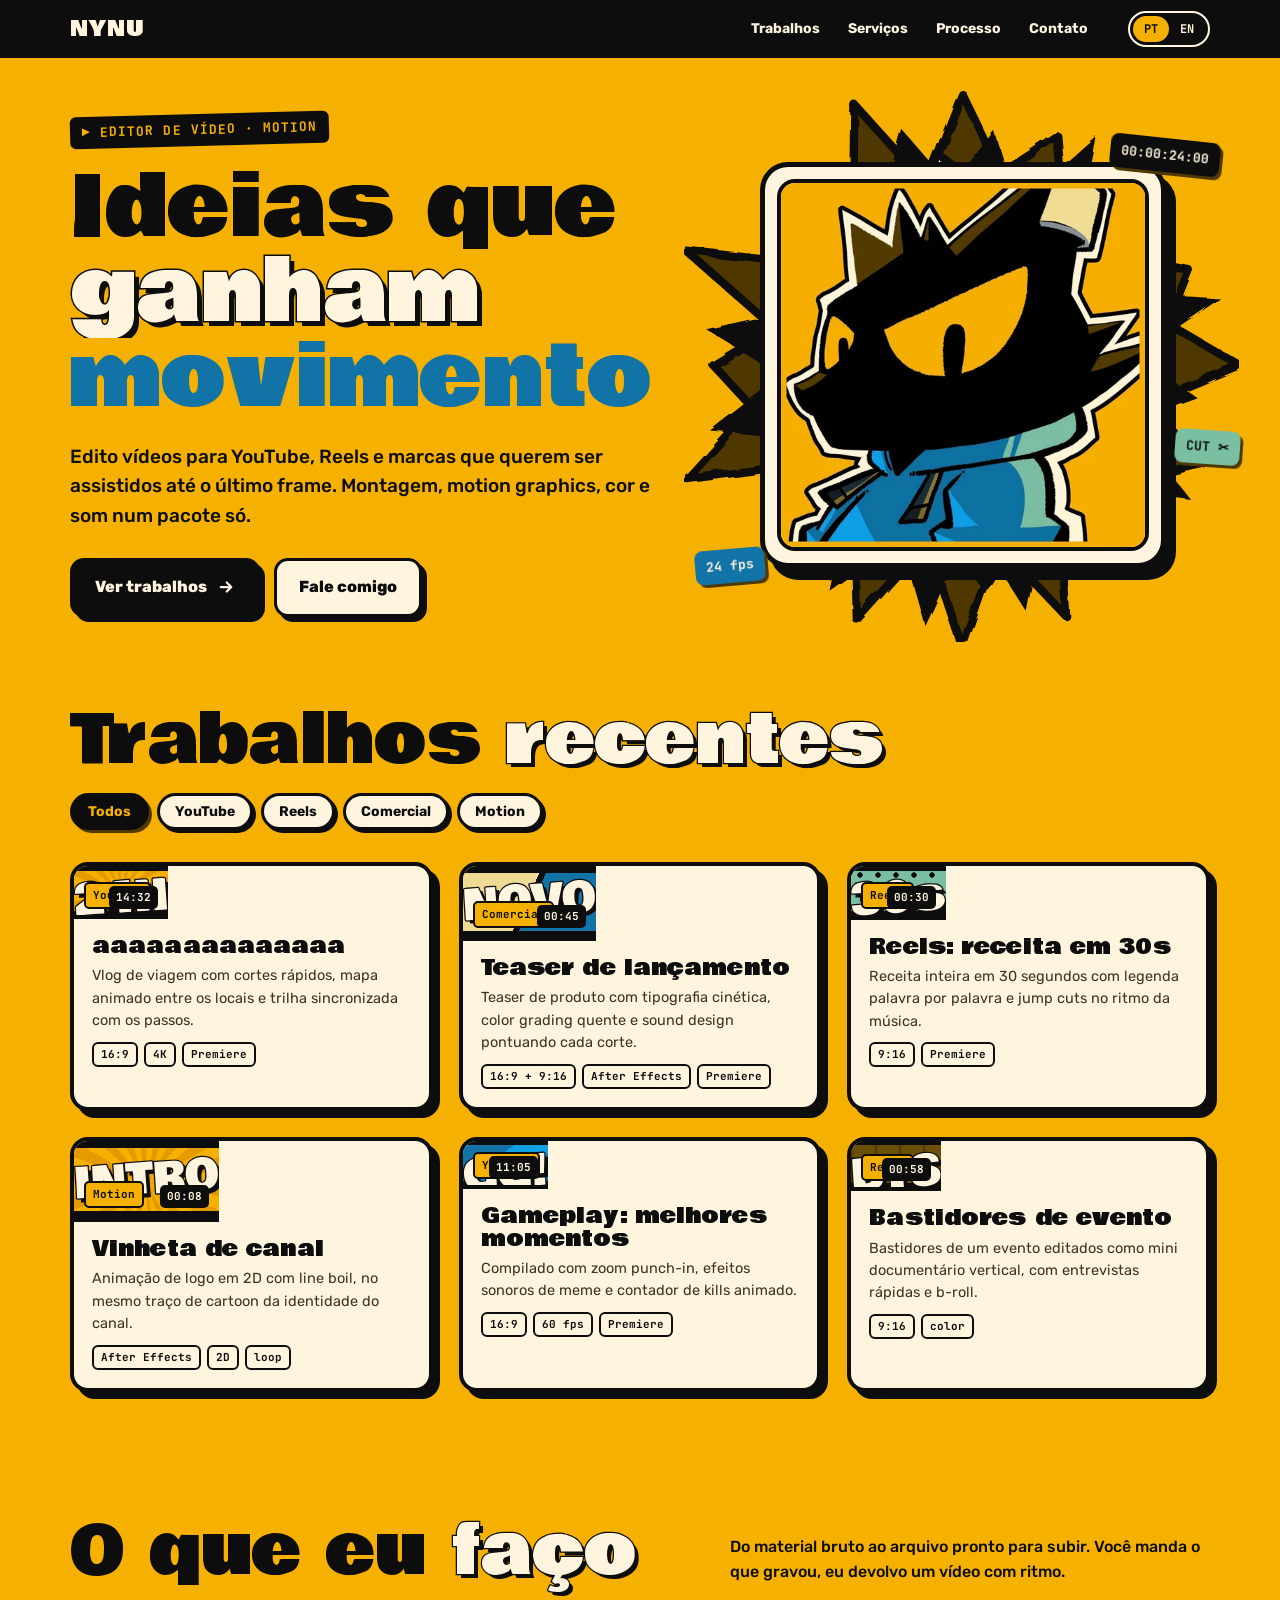
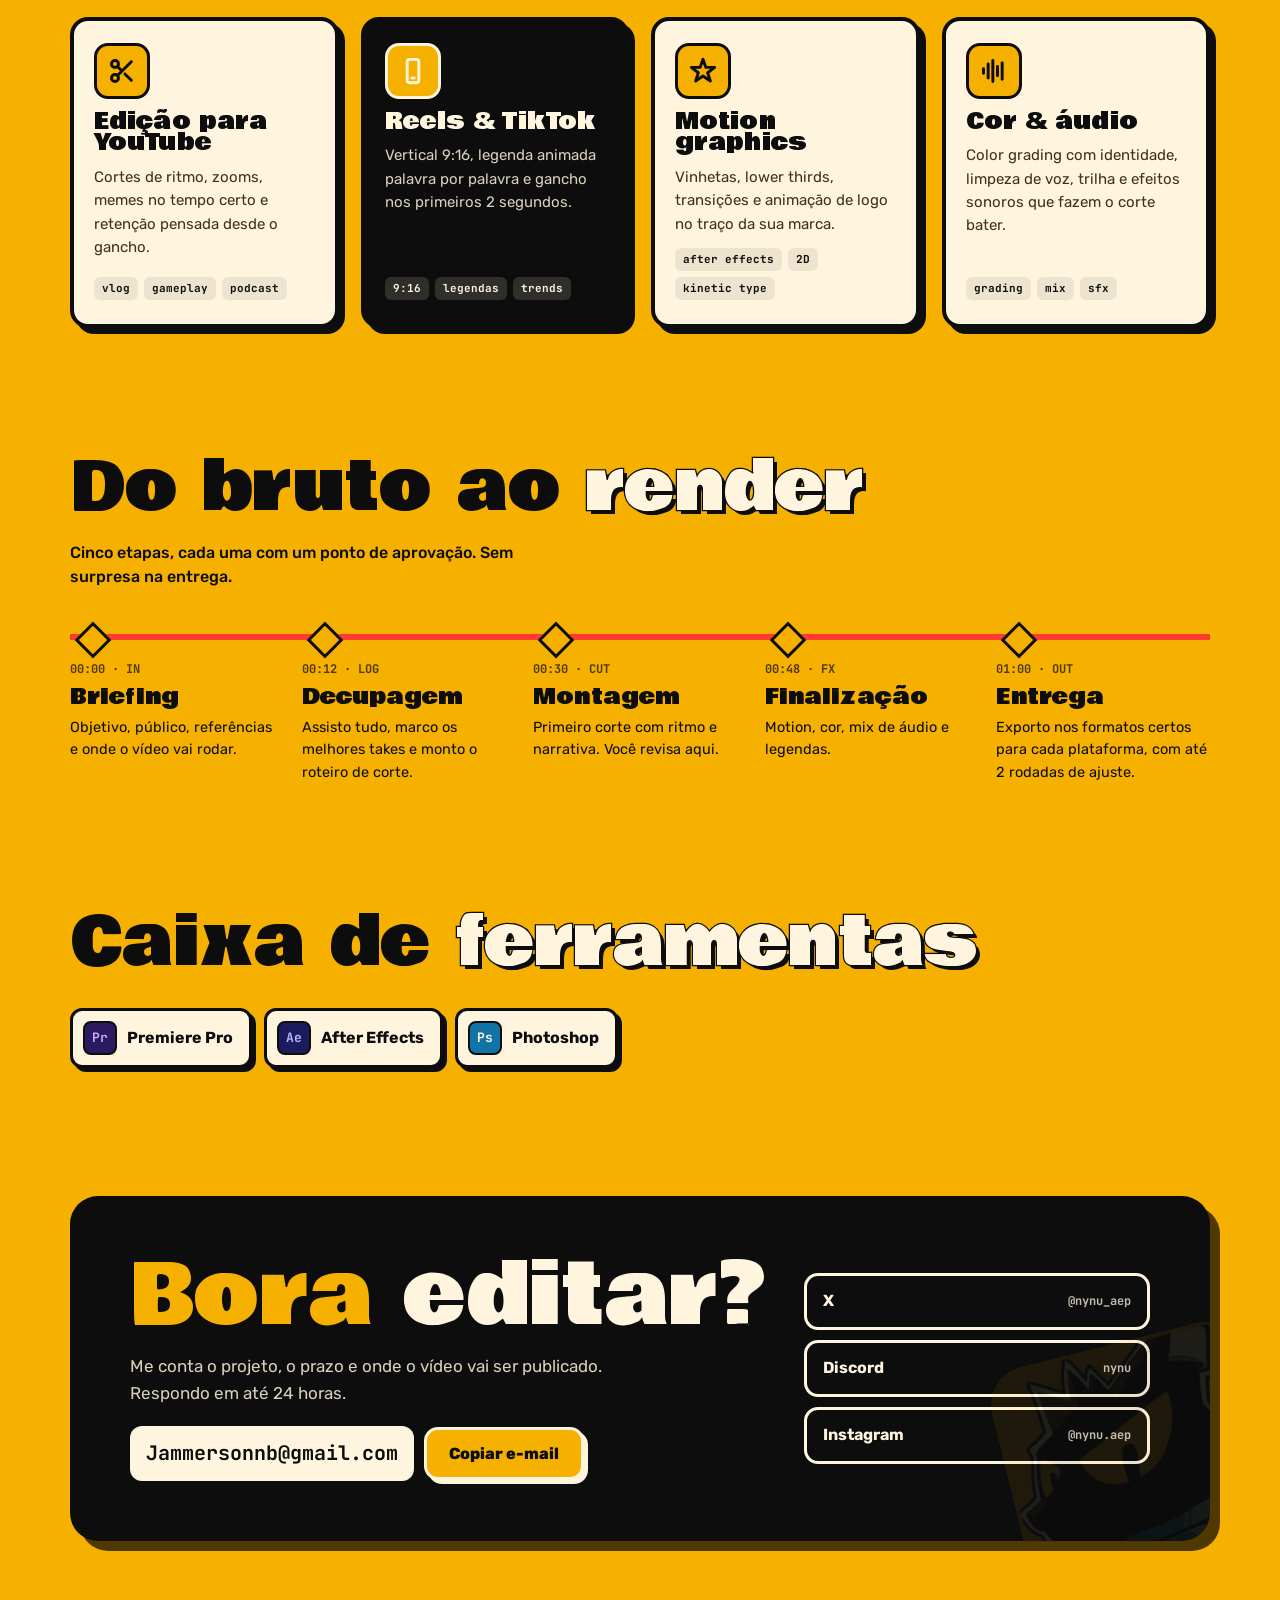
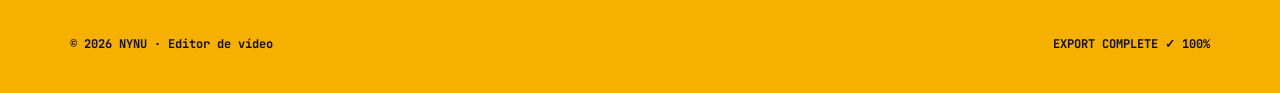
==== index.html @ 165b5ae9 "Add files via upload" ====
<!doctype html>
<html lang="pt-BR">
<head>
<meta charset="utf-8">
<meta name="viewport" content="width=device-width,initial-scale=1,viewport-fit=cover">
<title>NYNU | Editor de vídeo</title>
<meta name="description" content="NYNU, editor de vídeo: YouTube, Reels, motion graphics, cor e som.">
<meta property="og:title" content="NYNU | Editor de vídeo">
<meta property="og:image" content="assets/logo.webp">
<link rel="icon" type="image/png" href="assets/favicon.png">
<link rel="apple-touch-icon" href="assets/favicon.png">
<link rel="preconnect" href="https://fonts.googleapis.com">
<link rel="preconnect" href="https://fonts.gstatic.com" crossorigin>
<link rel="stylesheet" href="https://fonts.googleapis.com/css2?family=Bowlby+One&family=Rubik:wght@400;500;700;800&family=JetBrains+Mono:wght@500;700&display=swap">
<link rel="stylesheet" href="assets/site.css">
</head>
<body>

<svg width="0" height="0" style="position:absolute" aria-hidden="true">
  <filter id="boil"><feTurbulence id="boilNoise" type="fractalNoise" baseFrequency="0.035" numOctaves="2" seed="1"/><feDisplacementMap in="SourceGraphic" scale="7"/></filter>
</svg>

<header>
  <div class="wrap">
    <a class="brand" href="#top"><b>NYNU</b></a>
    <nav aria-label="Seções">
      <a href="#trabalhos" data-en="Work">Trabalhos</a>
      <a href="#servicos" data-en="Services">Serviços</a>
      <a href="#processo" data-en="Process">Processo</a>
      <a href="#contato" data-en="Contact">Contato</a>
    </nav>
    <button class="lang" id="lang" type="button" aria-label="Switch to English"><i class="knob" aria-hidden="true"></i><span>PT</span><span>EN</span></button>
  </div>
</header>

<main id="top">
  <section class="hero">
    <div class="wrap">
      <div>
        <span class="eyebrow" data-en="▶ Video editor · Motion">▶ Editor de vídeo · Motion</span>
        <h1>
          <span class="ln"><span data-en="Ideas">Ideias que</span></span>
          <span class="ln"><span class="stroke" data-en="set in">ganham</span></span>
          <span class="ln"><span class="blue" data-en="motion">movimento</span></span>
        </h1>
        <p class="lede" data-en="I edit videos for YouTube, Reels and brands that want to be watched to the very end. Editing, motion graphics, color and sound in one package.">Edito vídeos para YouTube, Reels e marcas que querem ser assistidos até o último frame. Montagem, motion graphics, cor e som num pacote só.</p>
        <div class="ctas">
          <a class="btn magnet" href="#trabalhos" data-en="See my work &lt;svg viewBox=&quot;0 0 24 24&quot; fill=&quot;none&quot; stroke=&quot;currentColor&quot; stroke-width=&quot;3&quot; stroke-linecap=&quot;round&quot; stroke-linejoin=&quot;round&quot;&gt;&lt;path d=&quot;M5 12h14M13 6l6 6-6 6&quot;/&gt;&lt;/svg&gt;">Ver trabalhos <svg viewBox="0 0 24 24" fill="none" stroke="currentColor" stroke-width="3" stroke-linecap="round" stroke-linejoin="round"><path d="M5 12h14M13 6l6 6-6 6"/></svg></a>
          <a class="btn alt magnet" href="#contato" data-en="Talk to me">Fale comigo</a>
        </div>
      </div>
      <div class="stage" id="stage">
        <svg class="burst" id="burst" viewBox="-100 -100 200 200" aria-hidden="true"></svg>
        <div class="sticker"><img src="assets/logo.webp" alt="Logo NYNU: personagem preto de olho amarelo e moletom azul"></div>
        <span class="tag t1">00:00:24:00</span>
        <span class="tag t2">24 fps</span>
        <span class="tag t3">CUT ✂</span>
      </div>
    </div>
  </section>

  <section class="block" id="trabalhos">
    <div class="wrap">
      <div class="sec-head reveal">
        <h2 data-en="Recent &lt;em&gt;work&lt;/em&gt;">Trabalhos <em>recentes</em></h2>
        <div class="chips" role="group" aria-label="Filtrar trabalhos">
          <button class="chip" type="button" data-f="all" aria-pressed="true" data-en="All">Todos</button>
          <button class="chip" type="button" data-f="youtube" aria-pressed="false">YouTube</button>
          <button class="chip" type="button" data-f="reels" aria-pressed="false">Reels</button>
          <button class="chip" type="button" data-f="comercial" aria-pressed="false" data-en="Commercial">Comercial</button>
          <button class="chip" type="button" data-f="motion" aria-pressed="false">Motion</button>
        </div>
      </div>
      <div class="grid" id="grid"></div>
    </div>
  </section>

  <section class="block" id="servicos">
    <div class="wrap">
      <div class="sec-head reveal">
        <h2 data-en="What I &lt;em&gt;do&lt;/em&gt;">O que eu <em>faço</em></h2>
        <p data-en="From raw footage to a file ready to upload. You send what you shot, I send back a video with rhythm.">Do material bruto ao arquivo pronto para subir. Você manda o que gravou, eu devolvo um vídeo com ritmo.</p>
      </div>
      <div class="svc">
        <article class="reveal">
          <div class="ico"><svg viewBox="0 0 24 24" fill="none" stroke="currentColor" stroke-width="2.5" stroke-linecap="round" stroke-linejoin="round"><circle cx="6" cy="6" r="3"/><circle cx="6" cy="18" r="3"/><path d="M20 4 8.1 15.9M14.5 14.5 20 20M8.1 8.1 12 12"/></svg></div>
          <h3 data-en="YouTube editing">Edição para YouTube</h3>
          <p data-en="Rhythmic cuts, zooms, perfectly timed memes and retention planned from the hook.">Cortes de ritmo, zooms, memes no tempo certo e retenção pensada desde o gancho.</p>
          <ul><li>vlog</li><li>gameplay</li><li>podcast</li></ul>
        </article>
        <article class="reveal hl">
          <div class="ico"><svg viewBox="0 0 24 24" fill="none" stroke="currentColor" stroke-width="2.5" stroke-linecap="round" stroke-linejoin="round"><rect x="7" y="2" width="10" height="20" rx="2"/><path d="M11 18h2"/></svg></div>
          <h3>Reels &amp; TikTok</h3>
          <p data-en="Vertical 9:16, word-by-word animated captions and a hook in the first 2 seconds.">Vertical 9:16, legenda animada palavra por palavra e gancho nos primeiros 2 segundos.</p>
          <ul><li>9:16</li><li data-en="captions">legendas</li><li>trends</li></ul>
        </article>
        <article class="reveal">
          <div class="ico"><svg viewBox="0 0 24 24" fill="none" stroke="currentColor" stroke-width="2.5" stroke-linecap="round" stroke-linejoin="round"><path d="M12 2l2.4 6.9H22l-6 4.6 2.3 7.1L12 16.3 5.7 20.6 8 13.5 2 8.9h7.6z"/></svg></div>
          <h3>Motion graphics</h3>
          <p data-en="Intros, lower thirds, transitions and logo animation in your brand’s style.">Vinhetas, lower thirds, transições e animação de logo no traço da sua marca.</p>
          <ul><li>after effects</li><li>2D</li><li>kinetic type</li></ul>
        </article>
        <article class="reveal">
          <div class="ico"><svg viewBox="0 0 24 24" fill="none" stroke="currentColor" stroke-width="2.5" stroke-linecap="round" stroke-linejoin="round"><path d="M3 10v4M7 6v12M11 3v18M15 8v8M19 5v14"/></svg></div>
          <h3 data-en="Color &amp;amp; audio">Cor &amp; áudio</h3>
          <p data-en="Color grading with identity, voice cleanup, music and sound effects that make every cut land.">Color grading com identidade, limpeza de voz, trilha e efeitos sonoros que fazem o corte bater.</p>
          <ul><li>grading</li><li>mix</li><li>sfx</li></ul>
        </article>
      </div>
    </div>
  </section>

  <section class="block" id="processo">
    <div class="wrap">
      <div class="sec-head reveal">
        <h2 data-en="From raw to &lt;em&gt;render&lt;/em&gt;">Do bruto ao <em>render</em></h2>
        <p data-en="Five stages, each with an approval point. No surprises at delivery.">Cinco etapas, cada uma com um ponto de aprovação. Sem surpresa na entrega.</p>
      </div>
      <div class="process">
        <span class="fill" aria-hidden="true"></span>
        <div class="step reveal"><span class="tcode">00:00 · IN</span><h3>Briefing</h3><p data-en="Goal, audience, references and where the video will run.">Objetivo, público, referências e onde o vídeo vai rodar.</p></div>
        <div class="step reveal"><span class="tcode">00:12 · LOG</span><h3 data-en="Logging">Decupagem</h3><p data-en="I watch everything, mark the best takes and build the cut plan.">Assisto tudo, marco os melhores takes e monto o roteiro de corte.</p></div>
        <div class="step reveal"><span class="tcode">00:30 · CUT</span><h3 data-en="Rough cut">Montagem</h3><p data-en="First cut with pacing and story. You review here.">Primeiro corte com ritmo e narrativa. Você revisa aqui.</p></div>
        <div class="step reveal"><span class="tcode">00:48 · FX</span><h3 data-en="Finishing">Finalização</h3><p data-en="Motion, color, audio mix and captions.">Motion, cor, mix de áudio e legendas.</p></div>
        <div class="step reveal"><span class="tcode">01:00 · OUT</span><h3 data-en="Delivery">Entrega</h3><p data-en="Exported in the right formats for each platform, with up to 2 rounds of revisions.">Exporto nos formatos certos para cada plataforma, com até 2 rodadas de ajuste.</p></div>
      </div>
    </div>
  </section>

  <section class="block" id="ferramentas">
    <div class="wrap">
      <div class="sec-head reveal"><h2 data-en="My &lt;em&gt;toolbox&lt;/em&gt;">Caixa de <em>ferramentas</em></h2></div>
      <div class="tools reveal">
        <span class="tool"><i style="background:#2A1B5E;color:#C9A8FF">Pr</i>Premiere Pro</span>
        <span class="tool"><i style="background:#1B1B5E;color:#B6B6FF">Ae</i>After Effects</span>
        <span class="tool"><i style="background:var(--hoodie);color:var(--cream)">Ps</i>Photoshop</span>
      </div>
    </div>
  </section>

  <section class="block" id="contato">
    <div class="wrap">
      <div class="contact reveal">
        <img class="ghost" src="assets/logo.webp" alt="">
        <div>
          <h2 data-en="Let’s &lt;span&gt;edit?&lt;/span&gt;">Bora <span>editar?</span></h2>
          <p data-en="Tell me about the project, the deadline and where the video will be posted. I reply within 24 hours.">Me conta o projeto, o prazo e onde o vídeo vai ser publicado. Respondo em até 24 horas.</p>
          <div class="mail">
            <code id="email">Jammersonnb@gmail.com</code>
            <button class="btn magnet" type="button" id="copy" data-en="Copy email">Copiar e-mail</button>
          </div>
        </div>
        <div class="socials">
          <a href="https://x.com/nynu_aep" target="_blank" rel="noopener">X <span>@nynu_aep</span></a>
          <a href="https://discord.com/users/1232013955065581739" target="_blank" rel="noopener">Discord <span>nynu</span></a>
          <a href="https://www.instagram.com/nynu.aep?obrf=MTV1MzViaDh2anFpdQ==" target="_blank" rel="noopener">Instagram <span>@nynu.aep</span></a>
        </div>
      </div>
    </div>
  </section>
</main>

<footer><div class="wrap"><span data-en="© 2026 NYNU · Video editor">© 2026 NYNU · Editor de vídeo</span><span class="mono">EXPORT COMPLETE ✓ 100%</span></div></footer>

<div class="modal" id="modal" hidden role="dialog" aria-modal="true" aria-labelledby="mTitle">
  <div class="player" id="player" style="position:relative">
    <button class="close" id="close" type="button" aria-label="Fechar">✕</button>
    <div class="thumb" id="mThumb"></div>
    <div class="ctrl"><button type="button" id="mPlay" aria-label="Pausar"><svg width="14" height="14" viewBox="0 0 14 14"><rect x="2" y="1" width="3.5" height="12" fill="#0D0D0D"/><rect x="8.5" y="1" width="3.5" height="12" fill="#0D0D0D"/></svg></button><span id="mTime">00:00</span><div class="bar"><i id="mBar"></i></div><span id="mDur">00:00</span></div>
    <div class="pbody">
      <h3 id="mTitle"></h3>
      <p id="mDesc"></p>
      <div class="row" id="mFacts"></div>
      <div class="row"><a class="btn" id="mLink" href="#" target="_blank" rel="noopener" data-en="Watch full video">Assistir completo</a></div>
    </div>
  </div>
</div>
<div class="toast" id="toast" role="status" aria-live="polite"></div>

<script>
(function(){
const reduce = matchMedia('(prefers-reduced-motion: reduce)').matches;

/* ---------- burst behind the logo ---------- */
(function(){
  const svg=document.getElementById('burst');
  function star(n,rOut,rIn,jit,seed){
    let s=seed,pts=[];
    const rnd=()=>{s=(s*9301+49297)%233280;return s/233280};
    for(let i=0;i<n*2;i++){
      const a=(Math.PI*i)/n - Math.PI/2;
      const r=(i%2?rIn:rOut)*(1+(rnd()-.5)*jit);
      pts.push((Math.cos(a)*r).toFixed(1)+','+(Math.sin(a)*r).toFixed(1));
    }
    return pts.join(' ');
  }
  svg.innerHTML=
    '<polygon points="'+star(16,98,70,.22,7)+'" fill="#4F3900" stroke="#0D0D0D" stroke-width="3" stroke-linejoin="round"/>'+
    '<polygon points="'+star(16,88,64,.2,3)+'" fill="#0D0D0D" transform="rotate(8)"/>'+
    '<polygon points="'+star(12,74,58,.18,11)+'" fill="#FFF5DF" stroke="#0D0D0D" stroke-width="3" stroke-linejoin="round" transform="rotate(-6)"/>';
})();

/* line boil: re-seed the turbulence a few times a second, like hand-drawn animation */
if(!reduce){
  const noise=document.getElementById('boilNoise');let seed=1;
  setInterval(()=>{seed=(seed%4)+1;noise.setAttribute('seed',seed)},160);
}

/* ---------- projects: loaded from projects.json (edited at /admin.html) ---------- */
let projects=[];
const grid=document.getElementById('grid');
let lang='pt';
const esc=s=>String(s==null?'':s).replace(/[&<>"']/g,c=>({'&':'&amp;','<':'&lt;','>':'&gt;','"':'&quot;',"'":'&#39;'}[c]));
const L=(p,f)=>{const v=p[f]||{};return (lang==='en'&&v.en)?v.en:(v.pt||v.en||'')};
const CATS={youtube:{pt:'YouTube',en:'YouTube'},reels:{pt:'Reels',en:'Reels'},comercial:{pt:'Comercial',en:'Commercial'},motion:{pt:'Motion',en:'Motion'}};
const catLabel=c=>(CATS[c]||{pt:c,en:c})[lang];
const facts=p=>(p.facts||[]).filter(Boolean);

/* YouTube: a video link gives its own thumbnail when no image was uploaded */
function ytId(u){const m=String(u||'').match(/(?:youtu\.be\/|youtube\.com\/(?:watch\?(?:.*&)?v=|shorts\/|embed\/|live\/|v\/))([\w-]{11})/i);return m?m[1]:''}
function ytImg(id){return '<img class="art" src="https://i.ytimg.com/vi/'+id+'/maxresdefault.jpg" data-yt="'+id+'" alt="" loading="lazy" onload="ytFix(this)" onerror="ytFix(this,1)">'}
window.ytFix=function(img,err){const hq='https://i.ytimg.com/vi/'+img.dataset.yt+'/hqdefault.jpg';if(err&&img.src===hq){const d=document.createElement('div');d.className='art a-burst';img.replaceWith(d);return}if((err||img.naturalWidth<=120)&&img.src!==hq)img.src=hq};
function thumbHTML(p){
  const yt=!p.thumb&&ytId(p.url);
  const art=p.thumb?'<img class="art" src="'+esc(p.thumb)+'" alt="">':yt?ytImg(yt):'<div class="art '+esc(p.art||'a-burst')+'"></div>';
  return art+'<span class="lb t"></span><span class="lb b"></span>'+(p.word?'<span class="word">'+esc(p.word)+'</span>':'')+'<span class="play"></span><span class="cat">'+esc(catLabel(p.cat))+'</span>'+(p.dur?'<span class="dur">'+esc(p.dur)+'</span>':'')+'<span class="prog"></span>';
}
function renderCards(){
  grid.innerHTML='';
  if(!projects.length){grid.innerHTML='<p class="empty">'+(lang==='en'?'New videos coming soon.':'Novos vídeos em breve.')+'</p>';return}
  projects.forEach((p,i)=>{
    const b=document.createElement('button');
    b.type='button';b.className='card reveal';b.dataset.cat=p.cat;b.dataset.i=i;
    const d=L(p,'desc');const short=d.split('. ')[0];
    b.innerHTML='<div class="thumb">'+thumbHTML(p)+'</div><div class="meta"><h3>'+esc(L(p,'title'))+'</h3>'+(d?'<p>'+esc(short.endsWith('.')?short:short+'.')+'</p>':'')+(facts(p).length?'<div class="facts">'+facts(p).map(f=>'<span>'+esc(f)+'</span>').join('')+'</div>':'')+'</div>';
    b.addEventListener('click',()=>openModal(i,b));
    grid.appendChild(b);
  });
  const active=document.querySelector('.chip[aria-pressed="true"]');
  const f=active?active.dataset.f:'all';
  [...grid.children].forEach(c=>{if(c.dataset.cat)c.hidden=!(f==='all'||c.dataset.cat===f)});
}
grid.innerHTML='<p class="empty">'+(document.documentElement.lang==='en'?'Loading videos…':'Carregando vídeos…')+'</p>';
fetch('projects.json?v='+Date.now(),{cache:'no-store'}).then(r=>{if(!r.ok)throw r;return r.json()})
  .then(d=>{projects=Array.isArray(d.projects)?d.projects:[];renderCards()})
  .catch(()=>{projects=[];renderCards()});

/* filters with a springy FLIP shuffle */
document.querySelectorAll('.chip').forEach(ch=>ch.addEventListener('click',()=>{
  document.querySelectorAll('.chip').forEach(c=>c.setAttribute('aria-pressed',String(c===ch)));
  const f=ch.dataset.f, cards=[...grid.children];
  const first=new Map(cards.map(c=>[c,c.getBoundingClientRect()]));
  cards.forEach(c=>{c.hidden=!(f==='all'||c.dataset.cat===f)});
  if(reduce)return;
  cards.forEach(c=>{
    if(c.hidden)return;
    const a=first.get(c),b=c.getBoundingClientRect();
    if(a.width===0){c.animate([{transform:'scale(.6) rotate(-6deg)',opacity:0},{transform:'none',opacity:1}],{duration:520,easing:'cubic-bezier(.34,1.56,.64,1)'});return}
    const dx=a.left-b.left,dy=a.top-b.top;
    if(dx||dy)c.animate([{transform:'translate('+dx+'px,'+dy+'px)'},{transform:'none'}],{duration:560,easing:'cubic-bezier(.22,1,.36,1)'});
  });
}));

/* modal "player" */
const modal=document.getElementById('modal'),player=document.getElementById('player'),mBar=document.getElementById('mBar'),mTime=document.getElementById('mTime'),mPlay=document.getElementById('mPlay');
let raf=null,opener=null,pPlaying=true,prog=0,pLast=null,durSec=0;
const toSec=s=>{const n=String(s||'').split(':').map(Number);if(n.some(isNaN)||!n.length)return 60;return n.reduce((a,v)=>a*60+v,0)||60};
const mmss=s=>String(Math.floor(s/60)).padStart(2,'0')+':'+String(Math.floor(s%60)).padStart(2,'0');
function tick(ts){
  if(pLast!==null&&pPlaying){prog=(prog+(ts-pLast)/1000*(durSec/12))%durSec}
  pLast=ts;mBar.style.width=(prog/durSec*100)+'%';mTime.textContent=mmss(prog);
  raf=requestAnimationFrame(tick);
}
function openModal(i,from){
  const p=projects[i];opener=from;
  const yt=ytId(p.url),mt=document.getElementById('mThumb'),ctrl=document.querySelector('.player .ctrl');
  if(yt){
    // YouTube link: play the real video right here
    mt.className='thumb yt'+(/\/shorts\//i.test(p.url)?' short':'');
    mt.innerHTML='<iframe src="https://www.youtube-nocookie.com/embed/'+yt+'?autoplay=1&rel=0&playsinline=1" title="'+esc(L(p,'title'))+'" allow="autoplay; encrypted-media; picture-in-picture; fullscreen" allowfullscreen></iframe>';
    ctrl.hidden=true;
  }else{
    mt.className='thumb';mt.innerHTML=thumbHTML(p);ctrl.hidden=false;
  }
  document.getElementById('mTitle').textContent=L(p,'title');
  document.getElementById('mDesc').textContent=L(p,'desc');
  document.getElementById('mDur').textContent=p.dur||'';
  const ml=document.getElementById('mLink');ml.hidden=!p.url;if(p.url)ml.href=p.url;
  ml.textContent=ytId(p.url)?(lang==='en'?'Open on YouTube':'Abrir no YouTube'):(lang==='en'?'Watch full video':'Assistir completo');
  document.getElementById('mFacts').innerHTML=facts(p).map(f=>'<span class="chip" style="cursor:default">'+esc(f)+'</span>').join('');
  durSec=toSec(p.dur);prog=0;pLast=null;pPlaying=true;
  modal.hidden=false;document.body.style.overflow='hidden';
  if(!reduce){
    const r=from.getBoundingClientRect(),pr=player.getBoundingClientRect();
    const sx=r.width/pr.width,dx=(r.left+r.width/2)-(pr.left+pr.width/2),dy=(r.top+r.height/2)-(pr.top+pr.height/2);
    player.animate([{transform:'translate('+dx+'px,'+dy+'px) scale('+sx+')',opacity:.4},{transform:'none',opacity:1}],{duration:560,easing:'cubic-bezier(.34,1.3,.64,1)'});
    modal.animate([{opacity:0},{opacity:1}],{duration:300});
  }
  if(!yt)raf=requestAnimationFrame(tick);
  document.getElementById('close').focus();
}
function closeModal(){
  if(modal.hidden)return;
  const done=()=>{modal.hidden=true;document.getElementById('mThumb').innerHTML='';document.body.style.overflow='';cancelAnimationFrame(raf);opener&&opener.focus()};
  if(reduce)return done();
  player.animate([{transform:'none',opacity:1},{transform:'scale(.85) rotate(3deg)',opacity:0}],{duration:260,easing:'ease-in'}).onfinish=done;
  modal.animate([{opacity:1},{opacity:0}],{duration:260});
}
document.getElementById('close').addEventListener('click',closeModal);
modal.addEventListener('click',e=>{if(e.target===modal)closeModal()});
document.addEventListener('keydown',e=>{if(e.key==='Escape')closeModal()});
mPlay.addEventListener('click',()=>{pPlaying=!pPlaying;mPlay.setAttribute('aria-label',pPlaying?'Pausar':'Reproduzir');mPlay.innerHTML=pPlaying?'<svg width="14" height="14" viewBox="0 0 14 14"><rect x="2" y="1" width="3.5" height="12" fill="#0D0D0D"/><rect x="8.5" y="1" width="3.5" height="12" fill="#0D0D0D"/></svg>':'<svg width="14" height="14" viewBox="0 0 14 14"><path d="M3 1l10 6-10 6z" fill="#0D0D0D"/></svg>'});

/* magnetic buttons */
if(!reduce&&matchMedia('(pointer:fine)').matches){
  document.querySelectorAll('.magnet').forEach(el=>{
    el.addEventListener('pointermove',e=>{const r=el.getBoundingClientRect();const x=(e.clientX-r.left-r.width/2)*.25,y=(e.clientY-r.top-r.height/2)*.35;el.style.transform='translate('+x+'px,'+y+'px)'});
    el.addEventListener('pointerleave',()=>{el.animate([{transform:el.style.transform||'none'},{transform:'none'}],{duration:500,easing:'cubic-bezier(.34,1.56,.64,1)'});el.style.transform=''});
  });
  /* logo sticker follows the pointer a little */
  const stage=document.getElementById('stage'),st=stage.querySelector('.sticker');
  stage.addEventListener('pointermove',e=>{const r=stage.getBoundingClientRect();const x=(e.clientX-r.left)/r.width-.5,y=(e.clientY-r.top)/r.height-.5;st.style.translate=(x*18)+'px '+(y*18)+'px'});
  stage.addEventListener('pointerleave',()=>{st.style.translate=''});
  st.style.transition='transform .5s cubic-bezier(.34,1.56,.64,1), translate .4s cubic-bezier(.22,1,.36,1)';
}

/* language toggle */
const i18n=[...document.querySelectorAll('[data-en]')];
i18n.forEach(el=>{el.dataset.pt=el.innerHTML});
const langBtn=document.getElementById('lang');
function setLang(l,animate){
  lang=l;document.documentElement.lang=l==='en'?'en':'pt-BR';
  const swap=()=>{i18n.forEach(el=>{el.innerHTML=l==='en'?el.dataset.en:el.dataset.pt});renderCards();
    langBtn.setAttribute('aria-label',l==='en'?'Mudar para português':'Switch to English');document.title=l==='en'?'NYNU Edits':'NYNU Edits'};
  if(!animate||reduce)return swap();
  const main=document.querySelector('main');
  main.animate([{opacity:1,filter:'blur(0)'},{opacity:.15,filter:'blur(6px)'}],{duration:180,easing:'ease-in'}).onfinish=()=>{swap();
    main.animate([{opacity:.15,filter:'blur(6px)',transform:'translateY(8px)'},{opacity:1,filter:'blur(0)',transform:'none'}],{duration:380,easing:'cubic-bezier(.22,1,.36,1)'})};
}
langBtn.addEventListener('click',()=>{const n=lang==='en'?'pt':'en';setLang(n,true);try{localStorage.setItem('nynu-lang',n)}catch(e){}});
document.documentElement.lang='pt-BR';
try{const s=localStorage.getItem('nynu-lang');if(s==='en')setLang('en',false)}catch(e){}

/* copy email */
const toast=document.getElementById('toast');let tt;
function showToast(m){toast.textContent=m;toast.classList.add('show');clearTimeout(tt);tt=setTimeout(()=>toast.classList.remove('show'),2200)}
document.getElementById('copy').addEventListener('click',()=>{
  const em=document.getElementById('email');
  navigator.clipboard.writeText(em.textContent).then(()=>showToast(lang==='en'?'Email copied ✓':'E-mail copiado ✓')).catch(()=>{const s=getSelection(),r=document.createRange();r.selectNodeContents(em);s.removeAllRanges();s.addRange(r);showToast(lang==='en'?'Email selected, just copy it':'E-mail selecionado, é só copiar')});
});
})();
</script>
</body>
</html>
---- assets/site.css ----
/* Layout: a "sticker sheet" on mustard yellow — cream sticker cards with thick ink outlines and hard offset shadows,
   tied together by an editing timeline that runs through the page. Single committed look (the logo's world). */
:root{
  --mustard:#F5B000;   /* logo background */
  --ink:#0D0D0D;       /* outlines + silhouette */
  --cream:#FFF5DF;     /* sticker border */
  --cocoa:#4F3900;     /* spike shadows */
  --hoodie:#1173A6;    /* hoodie blue */
  --sky:#11A0E4;       /* hoodie highlight */
  --mint:#7ABFA2;      /* hood lining */
  --khaki:#EFDB94;     /* horn */
  --font-display:"Bowlby One","Arial Black",Impact,sans-serif;
  --font-body:"Rubik",system-ui,-apple-system,"Segoe UI",sans-serif;
  --font-mono:"JetBrains Mono",ui-monospace,Menlo,Consolas,monospace;
  --pop:cubic-bezier(.34,1.56,.64,1);
  --smooth:cubic-bezier(.22,1,.36,1);
  color-scheme:light;
}
*{box-sizing:border-box}
html{-webkit-text-size-adjust:100%}
img{max-width:100%}
[hidden]{display:none!important}
html{scroll-behavior:smooth}
body{margin:0;padding-top:env(safe-area-inset-top,0px);background:var(--mustard);position:relative;isolation:isolate;color:var(--ink);font-family:var(--font-body);font-size:16px;line-height:1.55;overflow-x:hidden}
body::before{content:"";position:fixed;inset:0 0 auto;height:env(safe-area-inset-top,0px);z-index:60;background:var(--ink)}
::selection{background:var(--ink);color:var(--mustard)}
a{color:inherit}
.wrap{max-width:1180px;margin:0 auto;padding-left:max(20px,env(safe-area-inset-left,0px));padding-right:max(20px,env(safe-area-inset-right,0px))}
:focus-visible{outline:3px dashed var(--ink);outline-offset:4px}
h1,h2,h3{font-family:var(--font-display);font-weight:400;line-height:.95;text-wrap:balance;margin:0;letter-spacing:.005em}
.mono{font-family:var(--font-mono);font-variant-numeric:tabular-nums}

/* ---------- header ---------- */
header{position:sticky;top:env(safe-area-inset-top,0px);z-index:50;background:var(--ink);color:var(--cream)}
header .wrap{display:flex;align-items:center;gap:20px;padding-block:10px}
.brand{display:flex;align-items:center;gap:10px;text-decoration:none}
.brand b{display:inline-block;transition:transform .45s var(--pop),color .2s}
.brand:hover b{transform:rotate(-4deg) scale(1.06);color:var(--mustard)}
.lang{position:relative;display:grid;grid-template-columns:1fr 1fr;align-items:center;background:transparent;border:2px solid var(--cream);border-radius:999px;padding:3px;cursor:pointer;font-family:var(--font-mono);font-weight:700;font-size:12px;color:var(--cream);margin-left:8px;flex:none}
.lang span{position:relative;z-index:1;padding:5px 11px;transition:color .3s}
.lang .knob{position:absolute;top:3px;bottom:3px;left:3px;width:calc(50% - 3px);border-radius:999px;background:var(--mustard);transition:transform .45s var(--pop)}
.lang span:nth-of-type(1){color:var(--ink)}
html[lang="en"] .lang .knob{transform:translateX(100%)}
html[lang="en"] .lang span:nth-of-type(1){color:var(--cream)}
html[lang="en"] .lang span:nth-of-type(2){color:var(--ink)}
.lang:hover .knob{filter:brightness(1.1)}
.brand b{font-family:var(--font-display);font-size:22px;letter-spacing:.04em;font-weight:400}
nav{display:flex;gap:4px;margin-left:auto;flex-wrap:wrap}
nav a{text-decoration:none;font-weight:700;font-size:14px;padding:8px 12px;border-radius:999px;position:relative;transition:color .25s}
nav a::after{content:"";position:absolute;inset:0;border-radius:inherit;background:var(--mustard);transform:scale(.4);opacity:0;transition:transform .35s var(--pop),opacity .2s;z-index:-1}
nav a:hover{color:var(--ink)}
nav a:hover::after{transform:scale(1);opacity:1}

/* ---------- hero ---------- */
.hero .wrap{display:grid;grid-template-columns:1.1fr .9fr;gap:40px;align-items:center;padding-block:56px 28px}
.eyebrow{display:inline-flex;align-items:center;gap:10px;font-family:var(--font-mono);font-size:13px;font-weight:700;letter-spacing:.08em;text-transform:uppercase;background:var(--ink);color:var(--mustard);padding:6px 12px;border-radius:6px;transform:rotate(-1.5deg)}
.hero h1{font-size:clamp(40px,6.6vw,88px);margin:22px 0 18px}
.hero h1 .ln{display:block;overflow:hidden;padding-bottom:.06em}
.hero h1 .ln span{display:inline-block;animation:rise .9s var(--smooth) both}
.hero h1 .ln:nth-child(2) span{animation-delay:.12s}
.hero h1 .ln:nth-child(3) span{animation-delay:.24s}
@keyframes rise{from{transform:translateY(105%) rotate(4deg)}to{transform:none}}
.hero h1 .stroke{color:var(--cream);-webkit-text-stroke:3px var(--ink);paint-order:stroke fill;text-shadow:5px 5px 0 var(--ink)}
.hero h1 .blue{color:var(--hoodie)}
.lede{font-size:clamp(17px,1.6vw,19px);max-width:34em;margin:0 0 28px;font-weight:500;animation:fadeUp .8s .35s var(--smooth) both}
@keyframes fadeUp{from{transform:translateY(16px);opacity:.01}to{transform:none;opacity:1}}
.ctas{display:flex;gap:14px;flex-wrap:wrap;animation:fadeUp .8s .45s var(--smooth) both}
.btn{--bg:var(--ink);--fg:var(--cream);display:inline-flex;align-items:center;gap:10px;font-family:var(--font-body);font-weight:800;font-size:16px;text-decoration:none;background:var(--bg);color:var(--fg);border:3px solid var(--ink);border-radius:14px;padding:14px 22px;box-shadow:5px 5px 0 var(--ink);cursor:pointer;transition:box-shadow .25s var(--smooth),background .2s;will-change:transform}
.btn.alt{--bg:var(--cream);--fg:var(--ink)}
.btn:hover{box-shadow:8px 8px 0 var(--ink)}
.btn:active{box-shadow:1px 1px 0 var(--ink)}
.btn svg{width:18px;height:18px;transition:transform .35s var(--pop)}
.btn:hover svg{transform:translateX(4px)}

.stage{position:relative;aspect-ratio:1;max-width:520px;width:100%;justify-self:center}
.burst{position:absolute;inset:-6%;width:112%;height:112%;animation:spin 38s linear infinite;filter:url(#boil)}
@keyframes spin{to{transform:rotate(360deg)}}
.sticker{position:absolute;inset:9%;border-radius:28px;background:var(--cream);padding:12px;border:5px solid var(--ink);box-shadow:10px 12px 0 var(--ink);animation:pop 1s .15s var(--pop) both,float 6s 1.2s ease-in-out infinite;transition:transform .5s var(--pop)}
.sticker img{display:block;width:100%;height:100%;object-fit:cover;border-radius:18px;border:4px solid var(--ink)}
.sticker:hover{animation-play-state:paused;transform:rotate(-5deg) scale(1.04)}
@keyframes pop{from{transform:scale(.6) rotate(-14deg)}}
@keyframes float{0%,100%{transform:translateY(0) rotate(-2deg)}50%{transform:translateY(-14px) rotate(2deg)}}
.tag{position:absolute;font-family:var(--font-mono);font-weight:700;font-size:13px;background:var(--ink);color:var(--cream);padding:7px 11px;border-radius:8px;white-space:nowrap;box-shadow:3px 3px 0 var(--cocoa)}
.tag.t1{top:4%;right:-2%;transform:rotate(6deg);animation:bob 4s ease-in-out infinite}
.tag.t2{bottom:6%;left:-4%;background:var(--hoodie);transform:rotate(-5deg);animation:bob 5s .6s ease-in-out infinite}
.tag.t3{bottom:30%;right:-6%;background:var(--mint);color:var(--ink);transform:rotate(4deg);animation:bob 4.6s 1.1s ease-in-out infinite}
@keyframes bob{50%{translate:0 -8px}}

/* ---------- sections ---------- */
section.block .wrap{padding-block:64px}
.sec-head{display:flex;align-items:end;justify-content:space-between;gap:20px;flex-wrap:wrap;margin-bottom:32px}
.sec-head h2{font-size:clamp(38px,5.4vw,68px)}
.sec-head h2 em{font-style:normal;color:var(--cream);-webkit-text-stroke:2.5px var(--ink);paint-order:stroke fill;text-shadow:4px 4px 0 var(--ink)}
.sec-head p{max-width:30em;margin:0;font-weight:500}
.reveal{animation:revealIn linear both;animation-timeline:view();animation-range:entry 0% entry 70%}
@keyframes revealIn{from{transform:translateY(60px) rotate(-1.5deg) scale(.96)}to{transform:none}}

/* filters */
.chips{display:flex;gap:8px;flex-wrap:wrap}
.chip{font-family:var(--font-body);font-weight:700;font-size:14px;background:var(--cream);color:var(--ink);border:3px solid var(--ink);border-radius:999px;padding:7px 15px;cursor:pointer;box-shadow:3px 3px 0 var(--ink);transition:transform .3s var(--pop),background .2s,box-shadow .2s}
.chip:hover{transform:translateY(-2px)}
.chip[aria-pressed="true"]{background:var(--ink);color:var(--mustard);box-shadow:3px 3px 0 var(--cocoa)}

/* work grid */
.grid{display:grid;grid-template-columns:repeat(3,1fr);gap:26px}
.card{position:relative;background:var(--cream);border:4px solid var(--ink);border-radius:18px;box-shadow:7px 7px 0 var(--ink);overflow:hidden;cursor:pointer;text-align:left;padding:0;font:inherit;color:inherit;display:flex;flex-direction:column;transition:transform .45s var(--pop),box-shadow .35s var(--smooth)}
.card:hover{transform:translate(-4px,-6px) rotate(-.8deg);box-shadow:12px 14px 0 var(--ink)}
.card:nth-child(even):hover{transform:translate(-4px,-6px) rotate(.8deg)}
.thumb{position:relative;aspect-ratio:16/9;max-width:100%;border-bottom:4px solid var(--ink);overflow:hidden;display:grid;place-items:center}
.thumb .art{position:absolute;inset:0;transition:transform .8s var(--smooth)}
.card:hover .thumb .art{transform:scale(1.08) rotate(1deg)}
.thumb .word{position:relative;font-family:var(--font-display);font-size:clamp(28px,3.4vw,42px);color:var(--cream);-webkit-text-stroke:2.5px var(--ink);paint-order:stroke fill;text-shadow:4px 4px 0 var(--ink);transform:rotate(-4deg);transition:transform .5s var(--pop)}
.card:hover .thumb .word{transform:rotate(2deg) scale(1.06)}
.thumb .lb{position:absolute;left:0;right:0;height:9%;background:var(--ink);transition:height .45s var(--smooth)}
.thumb .lb.t{top:0}.thumb .lb.b{bottom:0}
.card:hover .thumb .lb{height:13%}
.thumb .dur,.thumb .cat{position:absolute;bottom:13%;font-family:var(--font-mono);font-size:11px;font-weight:700;padding:3px 7px;border-radius:5px;z-index:2}
.thumb .dur{right:10px;background:var(--ink);color:var(--cream)}
.thumb .cat{left:10px;background:var(--mustard);color:var(--ink);border:2px solid var(--ink)}
.play{position:absolute;width:64px;height:64px;border-radius:50%;background:var(--mustard);border:4px solid var(--ink);display:grid;place-items:center;box-shadow:4px 4px 0 var(--ink);transform:scale(0) rotate(-90deg);transition:transform .45s var(--pop);z-index:3}
.play::after{content:"";margin-left:5px;border-left:18px solid var(--ink);border-top:11px solid transparent;border-bottom:11px solid transparent}
.card:hover .play,.card:focus-visible .play{transform:scale(1) rotate(0)}
.prog{position:absolute;left:0;bottom:0;height:5px;width:0;background:#FF3B30;z-index:4;transition:width 0s}
.card:hover .prog{width:100%;transition:width 3.2s linear}
.meta{padding:16px 18px 18px;display:flex;flex-direction:column;gap:6px}
.meta h3{font-size:22px;line-height:1.05}
.meta p{margin:0;font-size:14.5px;color:#3d3420}
.meta .facts{display:flex;gap:6px;flex-wrap:wrap;margin-top:4px}
.meta .facts span{font-family:var(--font-mono);font-size:11px;font-weight:700;border:2px solid var(--ink);border-radius:6px;padding:2px 7px}

/* thumb art variants */
.a-stripes{background:repeating-linear-gradient(-35deg,var(--hoodie) 0 26px,var(--sky) 26px 52px)}
.a-dots{background:radial-gradient(circle,var(--ink) 2.4px,transparent 3px) 0 0/18px 18px,var(--mint)}
.a-burst{background:repeating-conic-gradient(from 0deg at 50% 55%,var(--mustard) 0 10deg,#E59A00 10deg 20deg)}
.a-split{background:linear-gradient(115deg,var(--khaki) 0 48%,var(--ink) 48% 52%,var(--hoodie) 52%)}
.a-grid{background:linear-gradient(var(--cocoa) 2px,transparent 2px) 0 0/24px 24px,linear-gradient(90deg,var(--cocoa) 2px,transparent 2px) 0 0/24px 24px,#6b4f07}
.a-wave{background:radial-gradient(120% 70% at 50% 120%,var(--sky) 40%,transparent 41%),radial-gradient(120% 70% at 50% 135%,var(--hoodie) 55%,transparent 56%),var(--khaki)}

/* services */
.svc{display:grid;grid-template-columns:repeat(4,1fr);gap:22px}
.svc article{background:var(--cream);border:4px solid var(--ink);border-radius:18px;padding:22px 20px 24px;box-shadow:6px 6px 0 var(--ink);display:flex;flex-direction:column;gap:12px;transition:transform .45s var(--pop),background .3s}
.svc article:hover{transform:translateY(-8px) rotate(-1deg)}
.svc article.hl{background:var(--ink);color:var(--cream)}
.svc article.hl p{color:#d9d0bb}
.svc .ico{width:56px;height:56px;border-radius:14px;border:3px solid var(--ink);display:grid;place-items:center;background:var(--mustard);transition:transform .5s var(--pop)}
.svc article.hl .ico{border-color:var(--cream)}
.svc article:hover .ico{transform:rotate(-12deg) scale(1.12)}
.svc .ico svg{width:28px;height:28px}
.svc h3{font-size:23px}
.svc p{margin:0;font-size:15px;color:#3d3420}
.svc ul{margin:auto 0 0;padding:0;list-style:none;display:flex;flex-wrap:wrap;gap:6px}
.svc li{font-family:var(--font-mono);font-size:11px;font-weight:700;padding:3px 8px;border-radius:6px;background:rgba(0,0,0,.07)}
.svc article.hl li{background:rgba(255,245,223,.14)}

/* process */
.process{position:relative;display:grid;grid-template-columns:repeat(5,1fr);gap:18px;padding-top:34px}
.process::before{content:"";position:absolute;left:0;right:0;top:12px;height:6px;border-radius:3px;background:var(--ink)}
.process .fill{position:absolute;left:0;top:12px;height:6px;border-radius:3px;background:#FF3B30;width:100%;transform-origin:left;animation:grow linear both;animation-timeline:view();animation-range:entry 20% cover 55%}
@keyframes grow{from{transform:scaleX(0)}to{transform:scaleX(1)}}
.step{position:relative}
.step::before{content:"";position:absolute;top:-29px;left:10px;width:20px;height:20px;background:var(--mustard);border:3px solid var(--ink);transform:rotate(45deg);transition:transform .4s var(--pop),background .2s}
.step:hover::before{transform:rotate(225deg) scale(1.25);background:var(--cream)}
.step .tcode{font-family:var(--font-mono);font-size:12px;font-weight:700;color:var(--cocoa)}
.step h3{font-size:22px;margin:6px 0 8px}
.step p{margin:0;font-size:14.5px}

/* tools */
.tools{display:flex;flex-wrap:wrap;gap:12px}
.tool{display:flex;align-items:center;gap:10px;background:var(--cream);border:3px solid var(--ink);border-radius:12px;padding:10px 16px 10px 10px;font-weight:700;box-shadow:4px 4px 0 var(--ink);transition:transform .4s var(--pop)}
.tool:hover{transform:translateY(-4px) rotate(-2deg)}
.tool i{width:34px;height:34px;border-radius:8px;border:2px solid var(--ink);display:grid;place-items:center;font-style:normal;font-family:var(--font-mono);font-size:13px;font-weight:700}

/* contact */
.contact{position:relative;background:var(--ink);color:var(--cream);border-radius:28px;padding:clamp(28px,5vw,60px);display:grid;grid-template-columns:1.3fr .7fr;gap:30px;align-items:center;box-shadow:10px 10px 0 var(--cocoa);overflow:hidden}
.contact h2{font-size:clamp(42px,6.6vw,88px);color:var(--mustard)}
.contact h2 span{color:var(--cream)}
.contact p{max-width:30em;color:#d9d0bb;font-size:17px}
.mail{display:flex;align-items:center;gap:10px;flex-wrap:wrap;margin-top:20px}
.mail code{font-family:var(--font-mono);font-size:clamp(15px,2vw,20px);font-weight:700;background:var(--cream);color:var(--ink);padding:12px 16px;border-radius:12px;user-select:all;overflow-wrap:anywhere}
.mail .btn{--bg:var(--mustard);--fg:var(--ink);border-color:var(--cream);box-shadow:4px 4px 0 var(--cream)}
.socials{display:flex;flex-direction:column;gap:10px}
.socials a{display:flex;align-items:center;justify-content:space-between;gap:12px;text-decoration:none;border:3px solid var(--cream);border-radius:14px;padding:13px 16px;font-weight:700;transition:background .25s,color .25s,transform .4s var(--pop)}
.socials a:hover{background:var(--mustard);color:var(--ink);border-color:var(--mustard);transform:translateX(6px)}
.socials a span{font-family:var(--font-mono);font-size:12px;opacity:.75}
.contact .ghost{position:absolute;right:-60px;bottom:-60px;width:260px;opacity:.08;transform:rotate(-14deg);pointer-events:none;border-radius:40px}
footer .wrap{display:flex;justify-content:space-between;gap:16px;flex-wrap:wrap;padding-block:30px 40px;font-family:var(--font-mono);font-size:12px;font-weight:700}

/* modal */
.modal{position:fixed;inset:0;z-index:100;display:grid;place-items:center;padding:max(16px,env(safe-area-inset-top,0px)) max(16px,env(safe-area-inset-right,0px)) max(16px,env(safe-area-inset-bottom,0px)) max(16px,env(safe-area-inset-left,0px));background:rgba(13,13,13,.7);backdrop-filter:blur(6px)}
.modal[hidden]{display:none!important}
.player{width:min(860px,100%);max-height:100%;overflow:auto;background:var(--cream);border:5px solid var(--ink);border-radius:22px;box-shadow:12px 12px 0 var(--ink)}
.player .thumb{aspect-ratio:16/9}
.player .thumb .word{font-size:clamp(34px,7vw,72px)}
.ctrl{display:flex;align-items:center;gap:12px;padding:12px 18px;background:var(--ink);color:var(--cream);font-family:var(--font-mono);font-size:13px}
.ctrl button{background:var(--mustard);border:0;border-radius:8px;width:36px;height:30px;cursor:pointer;display:grid;place-items:center}
.ctrl .bar{flex:1;height:8px;background:#333;border-radius:4px;overflow:hidden}
.ctrl .bar i{display:block;height:100%;width:0;background:#FF3B30}
.pbody{padding:20px 22px 24px;display:flex;flex-direction:column;gap:10px}
.pbody h3{font-size:clamp(26px,3.6vw,36px)}
.pbody p{margin:0;max-width:60ch}
.pbody .row{display:flex;gap:10px;flex-wrap:wrap;margin-top:8px}
.close{position:absolute;top:12px;right:14px;background:var(--cream);border:3px solid var(--ink);border-radius:50%;width:42px;height:42px;font-size:20px;font-weight:800;cursor:pointer;z-index:5;box-shadow:3px 3px 0 var(--ink);transition:transform .35s var(--pop)}
.close:hover{transform:rotate(90deg)}
.toast{position:fixed;left:50%;bottom:calc(24px + env(safe-area-inset-bottom,0px));translate:-50% 0;background:var(--ink);color:var(--mustard);font-weight:800;padding:12px 18px;border-radius:12px;border:3px solid var(--cream);z-index:120;transition:transform .45s var(--pop),opacity .3s;transform:translateY(140%);opacity:0}
.toast.show{transform:none;opacity:1}

/* empty grid */
.empty{grid-column:1/-1;font-weight:700;font-size:18px;background:var(--cream);border:3px dashed var(--ink);border-radius:16px;padding:28px;text-align:center;margin:0}
img.art{width:100%;height:100%;object-fit:cover;display:block}

/* ---------- admin ---------- */
.admin-fab{position:fixed;right:calc(18px + env(safe-area-inset-right,0px));bottom:calc(18px + env(safe-area-inset-bottom,0px));z-index:90;display:flex;align-items:center;gap:8px;font-family:var(--font-body);font-weight:800;font-size:15px;background:var(--ink);color:var(--mustard);border:3px solid var(--cream);border-radius:999px;padding:12px 18px;box-shadow:4px 4px 0 var(--cocoa);cursor:pointer;transition:transform .4s var(--pop)}
.admin-fab:hover{transform:translateY(-3px) rotate(-2deg)}
.admin-fab .dot{width:9px;height:9px;border-radius:50%;background:#FF3B30}
.drawer{position:fixed;top:0;right:0;bottom:0;z-index:110;width:min(480px,100%);background:var(--cream);border-left:4px solid var(--ink);box-shadow:-10px 0 0 rgba(13,13,13,.25);overflow-y:auto;overscroll-behavior:contain;
  padding:calc(18px + env(safe-area-inset-top,0px)) max(18px,env(safe-area-inset-right,0px)) calc(24px + env(safe-area-inset-bottom,0px)) 18px;display:flex;flex-direction:column;gap:14px}
.drawer.open{animation:drIn .5s var(--smooth)}
@keyframes drIn{from{transform:translateX(100%)}}
.dr-head{display:flex;justify-content:space-between;align-items:flex-start;gap:12px}
.dr-head h2{font-size:34px}
.dr-eyebrow{font-family:var(--font-mono);font-size:11px;font-weight:700;text-transform:uppercase;letter-spacing:.08em;color:var(--cocoa)}
.dr-close{position:static;flex:none}
.dr-bar{position:sticky;top:calc(-18px - env(safe-area-inset-top,0px));z-index:2;display:flex;align-items:center;justify-content:space-between;gap:10px;flex-wrap:wrap;background:var(--ink);color:var(--cream);border-radius:14px;padding:10px 10px 10px 14px;font-weight:700;font-size:14px}
.dr-bar.dirty #drStatus::before{content:"";display:inline-block;width:9px;height:9px;border-radius:50%;background:var(--mustard);margin-right:8px;vertical-align:1px}
.dr-bar .btn{--bg:var(--mustard);--fg:var(--ink);border-color:var(--cream);box-shadow:3px 3px 0 var(--cream);padding:9px 14px;font-size:14px}
.dr-bar .btn:disabled{opacity:.45;cursor:not-allowed;box-shadow:none}
.dr-list{display:flex;flex-direction:column;gap:10px}
.dr-item{display:grid;grid-template-columns:84px minmax(0,1fr) auto;gap:12px;align-items:center;background:#fff;border:3px solid var(--ink);border-radius:14px;padding:8px;box-shadow:3px 3px 0 var(--ink)}
.dr-item .mini{position:relative;aspect-ratio:16/9;width:84px;max-width:100%;border:2px solid var(--ink);border-radius:8px;overflow:hidden}
.dr-item .mini .art{position:absolute;inset:0}
.dr-item b{display:block;font-size:14.5px;line-height:1.2;overflow:hidden;text-overflow:ellipsis;white-space:nowrap}
.dr-item small{font-family:var(--font-mono);font-size:11px;color:#5c5240}
.dr-acts{display:flex;gap:4px;flex-wrap:wrap;justify-content:flex-end}
.ib{width:32px;height:32px;border-radius:8px;border:2px solid var(--ink);background:var(--cream);font-weight:800;cursor:pointer;display:grid;place-items:center;font-size:14px;transition:transform .3s var(--pop),background .2s}
.ib:hover{transform:translateY(-2px);background:var(--mustard)}
.ib:disabled{opacity:.3;cursor:default;transform:none;background:var(--cream)}
.ib.del.confirm{width:auto;padding:0 8px;background:#FF3B30;color:#fff;font-size:12px}
.dr-add{align-self:flex-start;margin-top:4px}
.dr-hint{margin:0;font-size:13.5px;color:#5c5240}
.dr-back{align-self:flex-start;background:none;border:0;font:inherit;font-weight:700;cursor:pointer;padding:0;text-decoration:underline}
#drForm{display:flex;flex-direction:column;gap:14px}
#drForm[hidden]{display:none!important}
#drForm h3{font-size:26px}
.fld{display:flex;flex-direction:column;gap:6px;min-width:0}
.fld>span{font-weight:800;font-size:14px}
.fld em{font-style:normal;font-weight:500;color:#5c5240}
.fld small{font-size:12.5px;color:#5c5240}
.fld input,.fld textarea,.fld select{font:inherit;font-size:15px;color:var(--ink);background:#fff;border:3px solid var(--ink);border-radius:10px;padding:9px 11px;width:100%;min-width:0}
.fld textarea{resize:vertical}
.fld input:focus,.fld textarea:focus,.fld select:focus{outline:none;box-shadow:3px 3px 0 var(--mustard)}
.row2{display:grid;grid-template-columns:1fr 1fr;gap:12px}
.thumb-pick{display:grid;grid-template-columns:minmax(0,1fr) auto;gap:12px;align-items:center}
.thumb-pick .thumb{border:3px solid var(--ink);border-radius:10px}
.thumb-pick .thumb .word{font-size:26px}
.tp-actions{display:flex;flex-direction:column;gap:8px}
.btn.sm{padding:8px 12px;font-size:13px;box-shadow:3px 3px 0 var(--ink);border-radius:10px;justify-content:center}
.swatches{display:flex;gap:8px;flex-wrap:wrap}
.swatch{width:54px;height:34px;border-radius:8px;border:3px solid var(--ink);cursor:pointer;position:relative;padding:0}
.swatch[aria-checked="true"]{box-shadow:0 0 0 3px var(--cream),0 0 0 6px var(--ink)}
.dr-error{margin:0;background:#FFE0DC;border:2px solid #C4281C;color:#7a160d;border-radius:10px;padding:8px 12px;font-weight:700;font-size:14px}
.dr-form-actions{display:flex;gap:10px;flex-wrap:wrap}
@media (max-width:480px){.row2{grid-template-columns:1fr}.dr-item{grid-template-columns:64px minmax(0,1fr)}.dr-item .mini{width:64px}.dr-acts{grid-column:1/-1;justify-content:flex-start}}

/* responsive */
@media (max-width:980px){
  .grid{grid-template-columns:repeat(2,1fr)}
  .svc{grid-template-columns:repeat(2,1fr)}
  .process{grid-template-columns:1fr;padding-top:0;padding-left:44px;gap:26px}
  .process::before,.process .fill{left:12px;right:auto;top:0;bottom:0;width:6px;height:auto}
  .process .fill{transform-origin:top;animation-name:growY}
  .step::before{left:-42px;top:4px}
}
@keyframes growY{from{transform:scaleY(0)}to{transform:scaleY(1)}}
@media (max-width:760px){
  .hero .wrap{grid-template-columns:1fr;padding-block:34px 16px}
  .stage{max-width:380px;order:-1}
  nav{display:none}
  .lang{margin-left:auto}
  .contact{grid-template-columns:1fr}
}
@media (max-width:560px){
  .grid,.svc{grid-template-columns:1fr}
  .tag.t3{display:none}
  .tag.t1{right:0}.tag.t2{left:0}
}
@media (prefers-reduced-motion:reduce){
  *,*::before,*::after{animation:none!important;transition-duration:.01ms!important;scroll-behavior:auto!important}
}
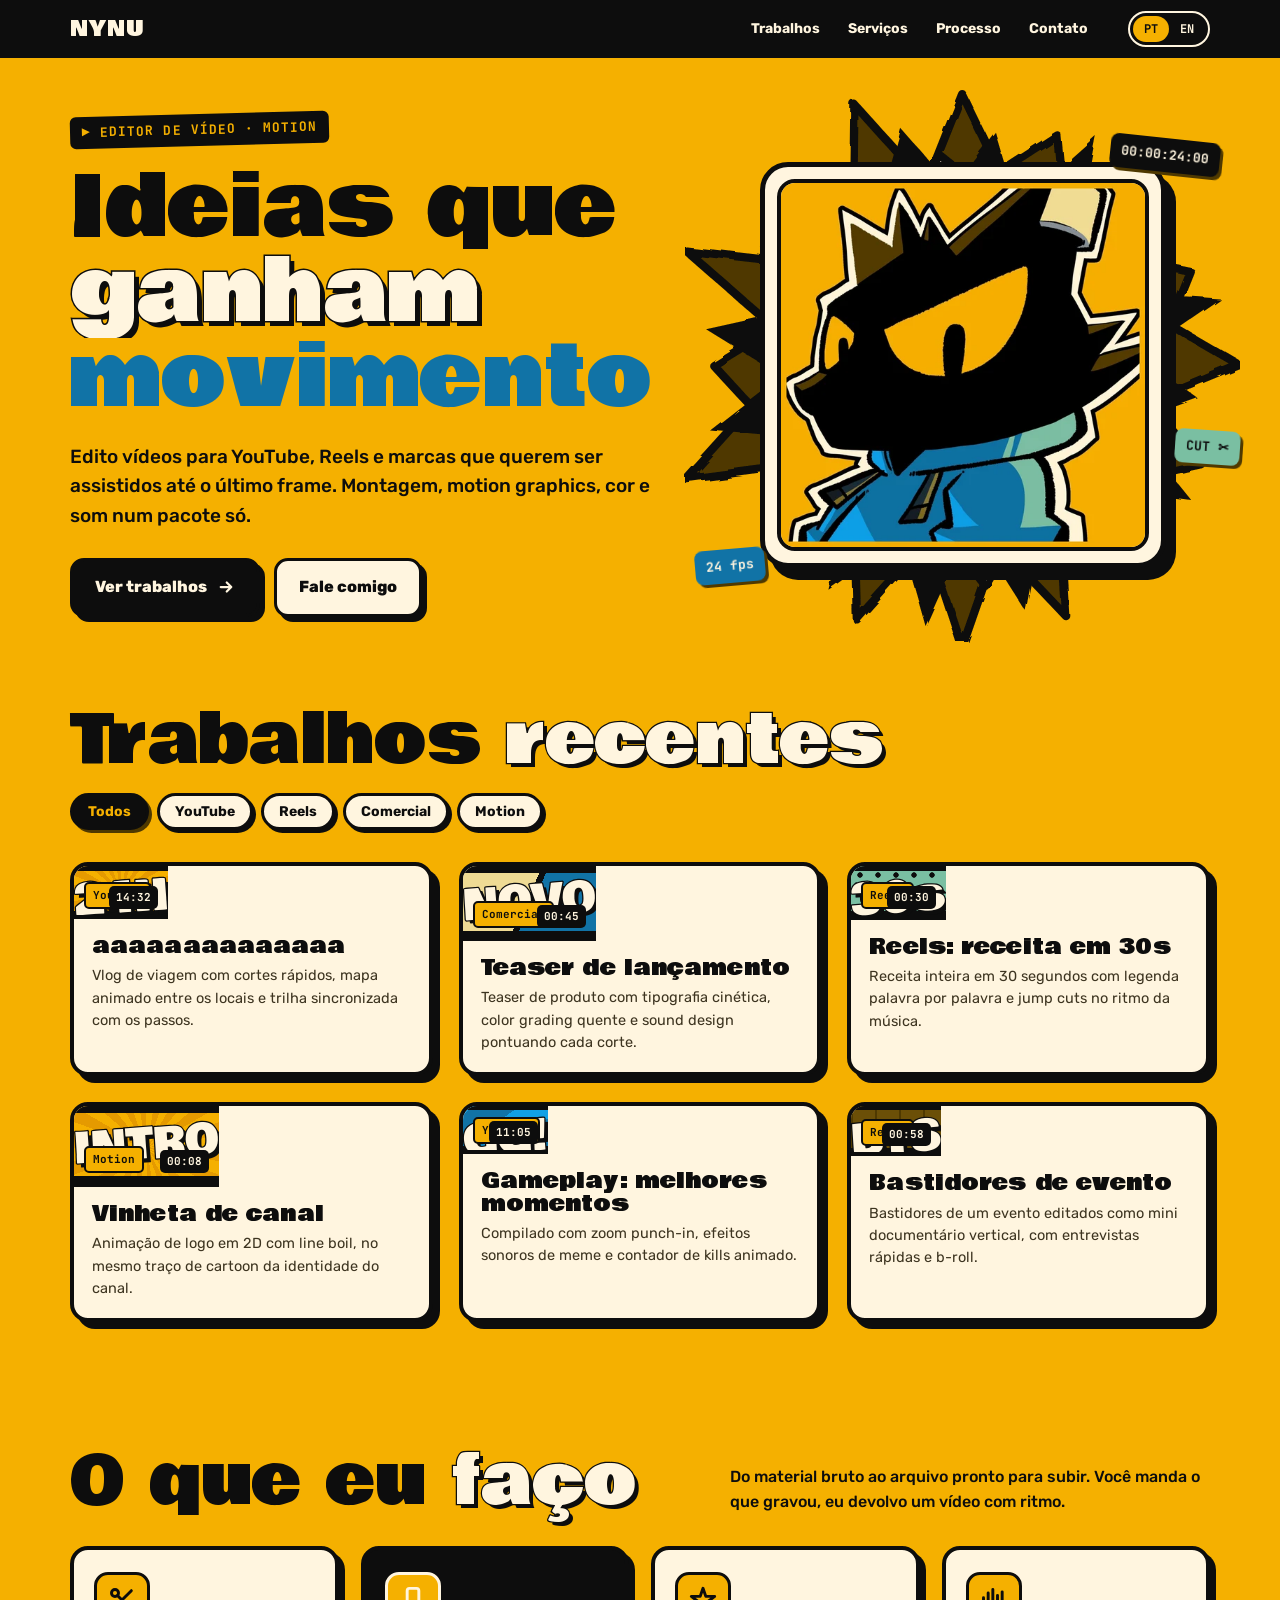
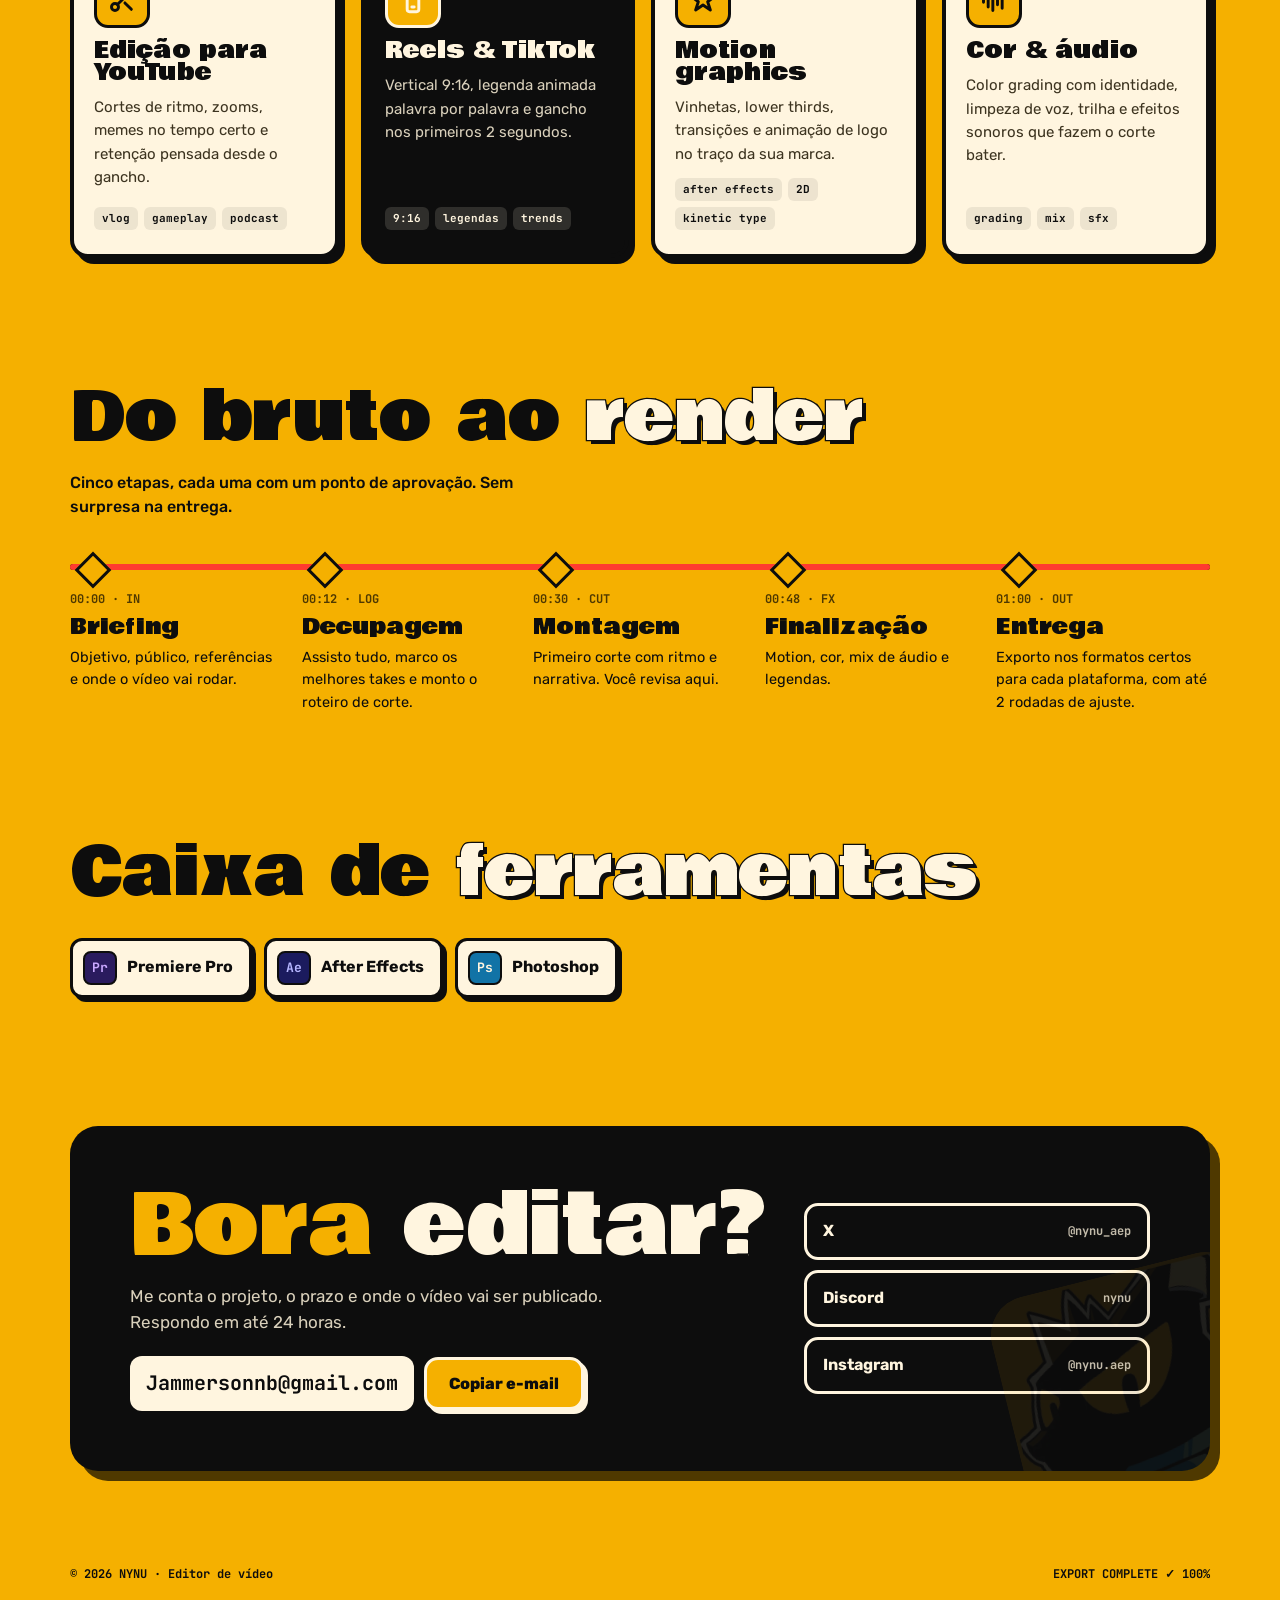
==== commit 14155a53: "Add files via upload" ====
--- a/index.html
+++ b/index.html
@@ -214,7 +214,7 @@
 const L=(p,f)=>{const v=p[f]||{};return (lang==='en'&&v.en)?v.en:(v.pt||v.en||'')};
 const CATS={youtube:{pt:'YouTube',en:'YouTube'},reels:{pt:'Reels',en:'Reels'},comercial:{pt:'Comercial',en:'Commercial'},motion:{pt:'Motion',en:'Motion'}};
 const catLabel=c=>(CATS[c]||{pt:c,en:c})[lang];
-const facts=p=>(p.facts||[]).filter(Boolean);
+const facts=p=>[]; // details chips removed
 
 /* YouTube: a video link gives its own thumbnail when no image was uploaded */
 function ytId(u){const m=String(u||'').match(/(?:youtu\.be\/|youtube\.com\/(?:watch\?(?:.*&)?v=|shorts\/|embed\/|live\/|v\/))([\w-]{11})/i);return m?m[1]:''}
@@ -276,18 +276,21 @@
   const yt=ytId(p.url),mt=document.getElementById('mThumb'),ctrl=document.querySelector('.player .ctrl');
   if(yt){
     // YouTube link: play the real video right here
-    mt.className='thumb yt'+(/\/shorts\//i.test(p.url)?' short':'');
-    mt.innerHTML='<iframe src="https://www.youtube-nocookie.com/embed/'+yt+'?autoplay=1&rel=0&playsinline=1" title="'+esc(L(p,'title'))+'" allow="autoplay; encrypted-media; picture-in-picture; fullscreen" allowfullscreen></iframe>';
+    const short=/\/shorts\//i.test(p.url);
+    mt.className='thumb yt'+(short?' short':'');
+    mt.style.cssText='position:relative;display:block;background:#000;overflow:hidden;'+(short?'aspect-ratio:auto;height:min(70vh,640px);':'aspect-ratio:16/9;');
+    const fs=short?'position:absolute;top:0;bottom:0;left:50%;height:100%;width:auto;aspect-ratio:9/16;transform:translateX(-50%);border:0;':'position:absolute;top:0;left:0;width:100%;height:100%;border:0;';
+    mt.innerHTML='<iframe style="'+fs+'" src="https://www.youtube-nocookie.com/embed/'+yt+'?autoplay=1&rel=0&playsinline=1" title="'+esc(L(p,'title'))+'" allow="autoplay; encrypted-media; picture-in-picture; fullscreen" allowfullscreen></iframe>';
     ctrl.hidden=true;
   }else{
-    mt.className='thumb';mt.innerHTML=thumbHTML(p);ctrl.hidden=false;
+    mt.className='thumb';mt.style.cssText='';mt.innerHTML=thumbHTML(p);ctrl.hidden=false;
   }
   document.getElementById('mTitle').textContent=L(p,'title');
   document.getElementById('mDesc').textContent=L(p,'desc');
   document.getElementById('mDur').textContent=p.dur||'';
   const ml=document.getElementById('mLink');ml.hidden=!p.url;if(p.url)ml.href=p.url;
   ml.textContent=ytId(p.url)?(lang==='en'?'Open on YouTube':'Abrir no YouTube'):(lang==='en'?'Watch full video':'Assistir completo');
-  document.getElementById('mFacts').innerHTML=facts(p).map(f=>'<span class="chip" style="cursor:default">'+esc(f)+'</span>').join('');
+  const mf=document.getElementById('mFacts');mf.innerHTML='';mf.hidden=true;
   durSec=toSec(p.dur);prog=0;pLast=null;pPlaying=true;
   modal.hidden=false;document.body.style.overflow='hidden';
   if(!reduce){
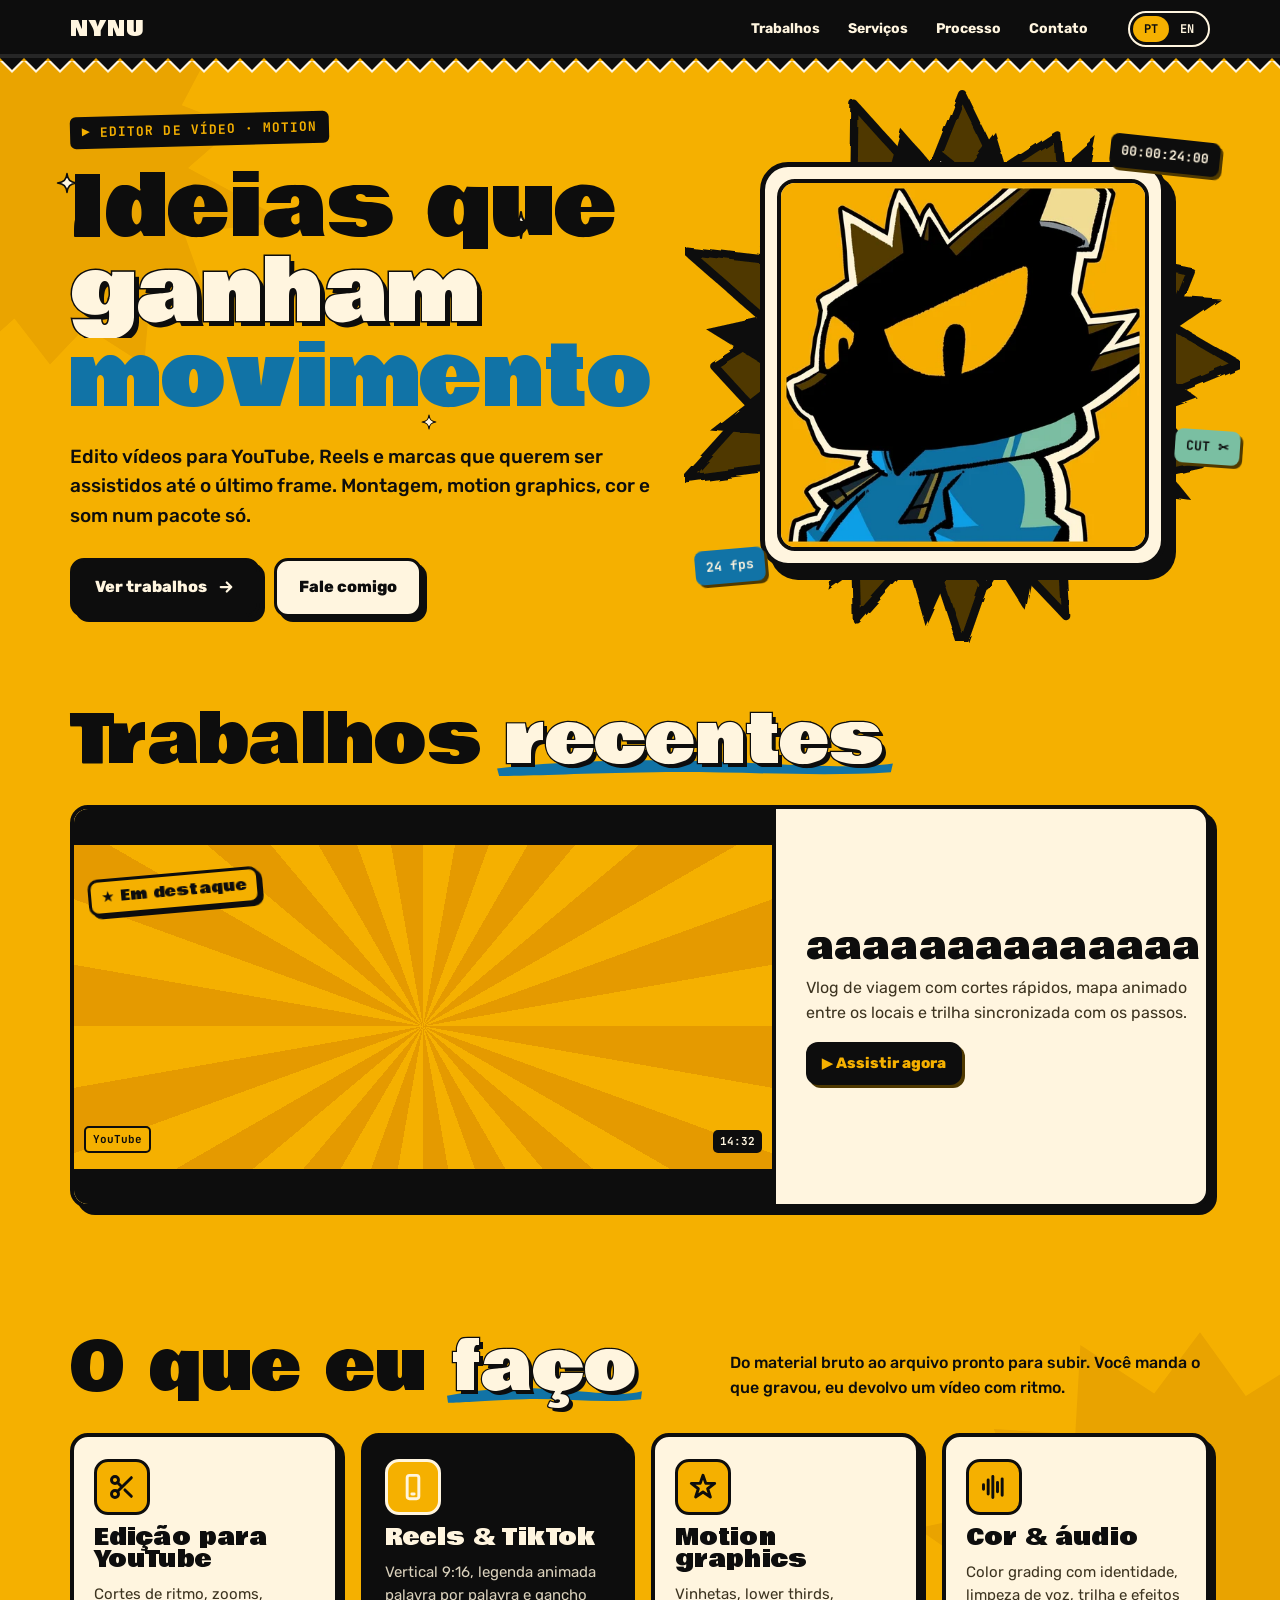
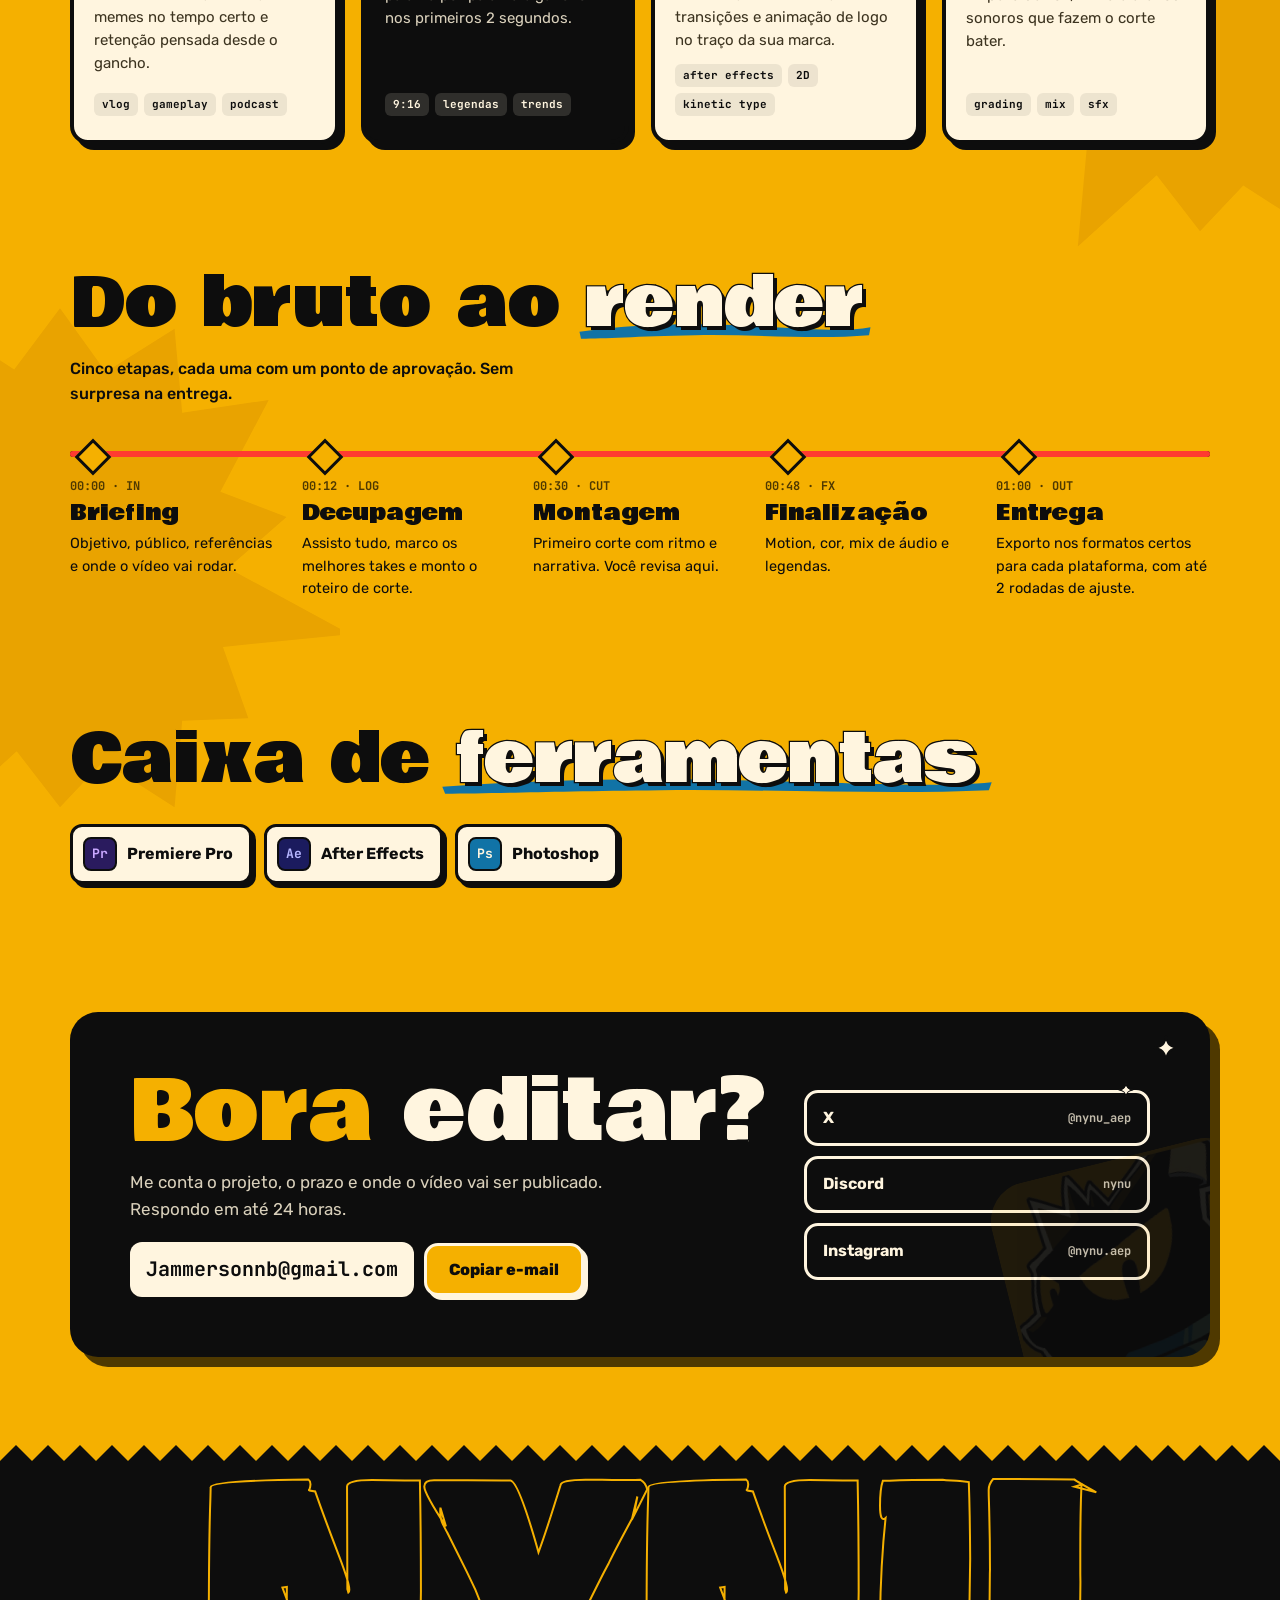
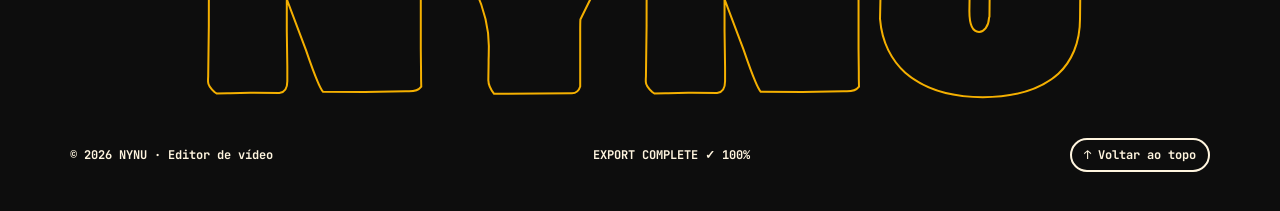
==== commit 7b3a3ae2: "Add files via upload" ====
--- a/index.html
+++ b/index.html
@@ -31,12 +31,17 @@
     </nav>
     <button class="lang" id="lang" type="button" aria-label="Switch to English"><i class="knob" aria-hidden="true"></i><span>PT</span><span>EN</span></button>
   </div>
+  <div class="playbar" aria-hidden="true"><i id="playbar"></i></div>
 </header>
 
 <main id="top">
   <section class="hero">
-    <div class="wrap">
-      <div>
+    <i class="blob blob-hero" aria-hidden="true"></i>
+    <div class="wrap">
+      <div class="hero-copy">
+        <i class="spark" style="--x:-14px;--y:58px;--s:22px;--d:0s" aria-hidden="true"></i>
+        <i class="spark" style="--x:72%;--y:96px;--s:30px;--d:.8s" aria-hidden="true"></i>
+        <i class="spark" style="--x:58%;--y:300px;--s:16px;--d:1.6s" aria-hidden="true"></i>
         <span class="eyebrow" data-en="▶ Video editor · Motion">▶ Editor de vídeo · Motion</span>
         <h1>
           <span class="ln"><span data-en="Ideas">Ideias que</span></span>
@@ -76,6 +81,7 @@
   </section>
 
   <section class="block" id="servicos">
+    <i class="blob blob-right" aria-hidden="true"></i>
     <div class="wrap">
       <div class="sec-head reveal">
         <h2 data-en="What I &lt;em&gt;do&lt;/em&gt;">O que eu <em>faço</em></h2>
@@ -111,6 +117,7 @@
   </section>
 
   <section class="block" id="processo">
+    <i class="blob blob-left" aria-hidden="true"></i>
     <div class="wrap">
       <div class="sec-head reveal">
         <h2 data-en="From raw to &lt;em&gt;render&lt;/em&gt;">Do bruto ao <em>render</em></h2>
@@ -142,6 +149,8 @@
     <div class="wrap">
       <div class="contact reveal">
         <img class="ghost" src="assets/logo.webp" alt="">
+        <i class="spark" style="--x:auto;--y:22px;--r:30px;--s:28px;--d:.4s" aria-hidden="true"></i>
+        <i class="spark" style="--x:auto;--y:70px;--r:76px;--s:16px;--d:1.2s" aria-hidden="true"></i>
         <div>
           <h2 data-en="Let’s &lt;span&gt;edit?&lt;/span&gt;">Bora <span>editar?</span></h2>
           <p data-en="Tell me about the project, the deadline and where the video will be posted. I reply within 24 hours.">Me conta o projeto, o prazo e onde o vídeo vai ser publicado. Respondo em até 24 horas.</p>
@@ -160,7 +169,16 @@
   </section>
 </main>
 
-<footer><div class="wrap"><span data-en="© 2026 NYNU · Video editor">© 2026 NYNU · Editor de vídeo</span><span class="mono">EXPORT COMPLETE ✓ 100%</span></div></footer>
+<footer>
+  <div class="wrap">
+    <div class="foot-word" aria-hidden="true">NYNU</div>
+    <div class="foot-row">
+      <span data-en="© 2026 NYNU · Video editor">© 2026 NYNU · Editor de vídeo</span>
+      <span class="mono">EXPORT COMPLETE ✓ 100%</span>
+      <a class="totop" href="#top" data-en="↑ Back to top">↑ Voltar ao topo</a>
+    </div>
+  </div>
+</footer>
 
 <div class="modal" id="modal" hidden role="dialog" aria-modal="true" aria-labelledby="mTitle">
   <div class="player" id="player" style="position:relative">
@@ -228,11 +246,21 @@
 function renderCards(){
   grid.innerHTML='';
   if(!projects.length){grid.innerHTML='<p class="empty">'+(lang==='en'?'New videos coming soon.':'Novos vídeos em breve.')+'</p>';return}
+  grid.dataset.count=Math.min(projects.length,3);
+  const solo=projects.length===1;
+  // show only the filters that have videos; hide the row when there is nothing to filter
+  const used=new Set(projects.map(p=>p.cat));
+  document.querySelectorAll('.chip').forEach(c=>{if(c.dataset.f!=='all')c.hidden=!used.has(c.dataset.f)});
+  const chipRow=document.querySelector('.chips');if(chipRow)chipRow.hidden=used.size<2;
   projects.forEach((p,i)=>{
     const b=document.createElement('button');
-    b.type='button';b.className='card reveal';b.dataset.cat=p.cat;b.dataset.i=i;
+    b.type='button';b.className='card reveal'+(solo?' featured':'');b.dataset.cat=p.cat;b.dataset.i=i;
     const d=L(p,'desc');const short=d.split('. ')[0];
     b.innerHTML='<div class="thumb">'+thumbHTML(p)+'</div><div class="meta"><h3>'+esc(L(p,'title'))+'</h3>'+(d?'<p>'+esc(short.endsWith('.')?short:short+'.')+'</p>':'')+(facts(p).length?'<div class="facts">'+facts(p).map(f=>'<span>'+esc(f)+'</span>').join('')+'</div>':'')+'</div>';
+    if(solo){
+      b.querySelector('.thumb').insertAdjacentHTML('beforeend','<span class="feat-badge">'+(lang==='en'?'★ Featured':'★ Em destaque')+'</span>');
+      b.querySelector('.meta').insertAdjacentHTML('beforeend','<span class="watch">'+(ytId(p.url)?(lang==='en'?'▶ Watch now':'▶ Assistir agora'):(lang==='en'?'▶ See project':'▶ Ver projeto'))+'</span>');
+    }
     b.addEventListener('click',()=>openModal(i,b));
     grid.appendChild(b);
   });
@@ -244,6 +272,11 @@
 fetch('projects.json?v='+Date.now(),{cache:'no-store'}).then(r=>{if(!r.ok)throw r;return r.json()})
   .then(d=>{projects=Array.isArray(d.projects)?d.projects:[];renderCards()})
   .catch(()=>{projects=[];renderCards()});
+
+/* scroll progress shown as a timeline playhead under the header */
+(function(){const bar=document.getElementById('playbar');let t=0;
+  function upd(){t=0;const max=document.documentElement.scrollHeight-innerHeight;bar.style.transform='scaleX('+(max>0?Math.min(1,scrollY/max):0)+')'}
+  addEventListener('scroll',()=>{if(!t)t=requestAnimationFrame(upd)},{passive:true});addEventListener('resize',upd);upd();})();
 
 /* filters with a springy FLIP shuffle */
 document.querySelectorAll('.chip').forEach(ch=>ch.addEventListener('click',()=>{
--- a/assets/site.css
+++ b/assets/site.css
@@ -21,8 +21,25 @@
 html{-webkit-text-size-adjust:100%}
 img{max-width:100%}
 [hidden]{display:none!important}
-html{scroll-behavior:smooth}
-body{margin:0;padding-top:env(safe-area-inset-top,0px);background:var(--mustard);position:relative;isolation:isolate;color:var(--ink);font-family:var(--font-body);font-size:16px;line-height:1.55;overflow-x:hidden}
+html{scroll-behavior:smooth;overflow-x:hidden;overflow-x:clip;background:var(--ink)}
+
+/* ---------- scrollbar ---------- */
+/* Desktop (mouse): ink track with a mustard handle in the site's sticker style */
+@media (pointer:fine){
+  html{scrollbar-color:var(--mustard) var(--ink);scrollbar-width:auto}
+  ::-webkit-scrollbar{width:14px;height:14px}
+  ::-webkit-scrollbar-track{background:var(--ink)}
+  ::-webkit-scrollbar-thumb{background:var(--mustard);border:3px solid var(--ink);border-radius:999px;box-shadow:inset 0 0 0 2px var(--cream)}
+  ::-webkit-scrollbar-thumb:hover{background:#FFC629}
+  ::-webkit-scrollbar-thumb:active{background:var(--cream)}
+  ::-webkit-scrollbar-corner{background:var(--ink)}
+}
+/* Phones and tablets (touch): no visible scrollbar */
+@media (pointer:coarse){
+  html,body{scrollbar-width:none}
+  ::-webkit-scrollbar{display:none;width:0;height:0}
+}
+body{margin:0;padding-top:env(safe-area-inset-top,0px);background:var(--mustard);position:relative;isolation:isolate;color:var(--ink);font-family:var(--font-body);font-size:16px;line-height:1.55;overflow-x:hidden;overflow-x:clip}
 body::before{content:"";position:fixed;inset:0 0 auto;height:env(safe-area-inset-top,0px);z-index:60;background:var(--ink)}
 ::selection{background:var(--ink);color:var(--mustard)}
 a{color:inherit}
@@ -192,6 +209,10 @@
 .player{width:min(860px,100%);max-height:100%;overflow:auto;background:var(--cream);border:5px solid var(--ink);border-radius:22px;box-shadow:12px 12px 0 var(--ink)}
 .player .thumb{aspect-ratio:16/9}
 .player .thumb .word{font-size:clamp(34px,7vw,72px)}
+.player .thumb.yt{background:#000;display:block}
+.player .thumb.yt iframe{position:absolute;inset:0;width:100%;height:100%;border:0}
+.player .thumb.yt.short{aspect-ratio:auto;height:min(70vh,640px)}
+.player .thumb.yt.short iframe{left:50%;right:auto;width:auto;aspect-ratio:9/16;transform:translateX(-50%)}
 .ctrl{display:flex;align-items:center;gap:12px;padding:12px 18px;background:var(--ink);color:var(--cream);font-family:var(--font-mono);font-size:13px}
 .ctrl button{background:var(--mustard);border:0;border-radius:8px;width:36px;height:30px;cursor:pointer;display:grid;place-items:center}
 .ctrl .bar{flex:1;height:8px;background:#333;border-radius:4px;overflow:hidden}
@@ -280,10 +301,79 @@
   .contact{grid-template-columns:1fr}
 }
 @media (max-width:560px){
+  .stage{max-width:320px}
+  .burst{inset:-4%;width:108%;height:108%}
+  .hero h1{font-size:clamp(40px,12.5vw,60px)}
+  .sec-head{margin-bottom:22px}
+  section.block .wrap{padding-block:44px}
+  .ctas .btn{flex:1 1 auto;justify-content:center}
+  .contact .ghost{width:200px;right:-50px;bottom:-50px}
+  .player{border-width:4px;border-radius:18px;box-shadow:6px 6px 0 var(--ink)}
+  .close{top:8px;right:8px;width:38px;height:38px}
   .grid,.svc{grid-template-columns:1fr}
   .tag.t3{display:none}
   .tag.t1{right:0}.tag.t2{left:0}
 }
+/* ================= design details ================= */
+/* header: timeline playhead for scroll progress + spiky bottom edge like the logo's spikes */
+header::after{content:"";position:absolute;left:0;right:0;top:100%;height:15px;pointer-events:none;
+  background:url("data:image/svg+xml,%3Csvg xmlns='http://www.w3.org/2000/svg' width='24' height='12'%3E%3Cpath d='M0 0h24L12 12z' fill='%230D0D0D'/%3E%3C/svg%3E") 0 0/24px 12px repeat-x,url("data:image/svg+xml,%3Csvg xmlns='http://www.w3.org/2000/svg' width='24' height='12'%3E%3Cpath d='M0 0h24L12 12z' fill='%23FFF5DF'/%3E%3C/svg%3E") 0 3px/24px 12px repeat-x}
+.playbar{position:absolute;left:0;right:0;bottom:0;height:4px;background:#262626;overflow:visible}
+.playbar i{position:absolute;inset:0;background:var(--mustard);transform-origin:left;transform:scaleX(0)}
+.playbar i::after{content:"";position:absolute;right:-1px;top:-4px;width:3px;height:12px;background:#FF3B30;border-radius:2px}
+
+/* soft spiky shapes behind sections */
+section{position:relative}
+.blob{position:absolute;z-index:-1;pointer-events:none;width:min(560px,70vw);aspect-ratio:1;background:url("data:image/svg+xml,%3Csvg xmlns='http://www.w3.org/2000/svg' viewBox='-110 -110 220 220'%3E%3Cpolygon points='0,-102 18,-77 45,-94 48,-61 82,-66 63,-30 89,-20 66,0 114,26 64,31 74,59 48,60 45,94 17,76 0,94 -17,72 -48,100 -44,56 -75,60 -62,30 -94,21 -75,0 -111,-25 -70,-34 -81,-64 -49,-62 -47,-97 -18,-78' fill='%23E9A300'/%3E%3C/svg%3E") center/contain no-repeat;animation:blobSpin 90s linear infinite}
+.blob-hero{left:-180px;top:-120px;width:min(460px,70vw);opacity:.9}
+.blob-right{right:-200px;top:40px}
+.blob-left{left:-220px;top:80px;animation-direction:reverse}
+@keyframes blobSpin{to{rotate:360deg}}
+
+/* twinkling sparkles */
+.hero-copy{position:relative}
+.spark{position:absolute;left:var(--x,auto);right:var(--r,auto);top:var(--y,0);width:var(--s,20px);height:var(--s,20px);pointer-events:none;
+  background:url("data:image/svg+xml,%3Csvg xmlns='http://www.w3.org/2000/svg' viewBox='-2 -2 28 28'%3E%3Cpath d='M12 0C13 8 16 11 24 12C16 13 13 16 12 24C11 16 8 13 0 12C8 11 11 8 12 0Z' fill='%23FFF5DF' stroke='%230D0D0D' stroke-width='2' stroke-linejoin='round'/%3E%3C/svg%3E") center/contain no-repeat;animation:twinkle 2.8s var(--d,0s) ease-in-out infinite}
+@keyframes twinkle{0%,100%{transform:scale(1) rotate(0)}50%{transform:scale(.55) rotate(45deg)}}
+
+/* brush stroke under the highlighted word of each section title, painted on as it scrolls in */
+.sec-head h2 em{position:relative;display:inline-block;z-index:0}
+.sec-head h2 em::after{content:"";position:absolute;z-index:-1;left:-4%;right:-4%;bottom:-.06em;height:.34em;
+  background:url("data:image/svg+xml,%3Csvg xmlns='http://www.w3.org/2000/svg' viewBox='0 0 200 20' preserveAspectRatio='none'%3E%3Cpath d='M3 12C40 5 80 4 120 7S180 12 197 8L196 15C160 19 120 14 80 15S20 18 4 18Z' fill='%231173A6'/%3E%3C/svg%3E") center/100% 100% no-repeat;transform-origin:left;
+  animation:brushIn linear both;animation-timeline:view();animation-range:entry 40% cover 35%}
+@keyframes brushIn{from{transform:scaleX(0)}to{transform:scaleX(1)}}
+
+/* featured card when there is a single video */
+.grid[data-count="1"]{grid-template-columns:1fr}
+.grid[data-count="2"]{grid-template-columns:repeat(2,1fr)}
+.feat-badge{position:absolute;top:16%;left:14px;z-index:3;font-family:var(--font-display);font-size:15px;letter-spacing:.02em;background:var(--mustard);color:var(--ink);
+  border:3px solid var(--ink);border-radius:10px;padding:4px 10px;box-shadow:3px 3px 0 var(--ink);transform:rotate(-5deg)}
+.card.featured .meta{gap:10px}
+.card.featured .watch{align-self:flex-start;margin-top:6px;font-weight:800;font-size:15px;background:var(--ink);color:var(--mustard);border-radius:12px;padding:10px 16px;box-shadow:3px 3px 0 var(--cocoa);transition:transform .35s var(--pop)}
+.card.featured:hover .watch{transform:translateX(4px)}
+@media (min-width:760px){
+  .card.featured{flex-direction:row;align-items:stretch}
+  .card.featured .thumb{flex:0 0 62%;border-bottom:0;border-right:4px solid var(--ink);aspect-ratio:16/9}
+  .card.featured .meta{justify-content:center;padding:28px 30px}
+  .card.featured .meta h3{font-size:clamp(26px,2.8vw,38px)}
+  .card.featured .meta p{font-size:16px}
+}
+
+/* footer: ink band with spiky top edge and a big outlined wordmark */
+footer{position:relative;margin-top:40px;background:var(--ink);color:var(--cream)}
+footer::before{content:"";position:absolute;left:0;right:0;bottom:100%;height:16px;background:url("data:image/svg+xml,%3Csvg xmlns='http://www.w3.org/2000/svg' width='32' height='16'%3E%3Cpath d='M0 16h32L16 0z' fill='%230D0D0D'/%3E%3C/svg%3E") 0 0/32px 16px repeat-x}
+footer .wrap{display:block;padding-block:26px 34px}
+.foot-word{font-family:var(--font-display);font-size:clamp(84px,21vw,280px);line-height:.85;letter-spacing:.02em;color:transparent;-webkit-text-stroke:2px var(--mustard);text-align:center;user-select:none;transition:color .5s}
+footer:hover .foot-word{color:var(--mustard)}
+.foot-row{display:flex;justify-content:space-between;align-items:center;gap:12px 20px;flex-wrap:wrap;margin-top:22px;font-family:var(--font-mono);font-size:12px;font-weight:700}
+.totop{text-decoration:none;border:2px solid var(--cream);border-radius:999px;padding:6px 12px;transition:background .25s,color .25s}
+.totop:hover{background:var(--mustard);color:var(--ink);border-color:var(--mustard)}
+@media (max-width:560px){
+  .grid[data-count="2"]{grid-template-columns:1fr}
+  .blob{opacity:.7}
+  .foot-row{justify-content:center;text-align:center}
+}
+
 @media (prefers-reduced-motion:reduce){
   *,*::before,*::after{animation:none!important;transition-duration:.01ms!important;scroll-behavior:auto!important}
 }
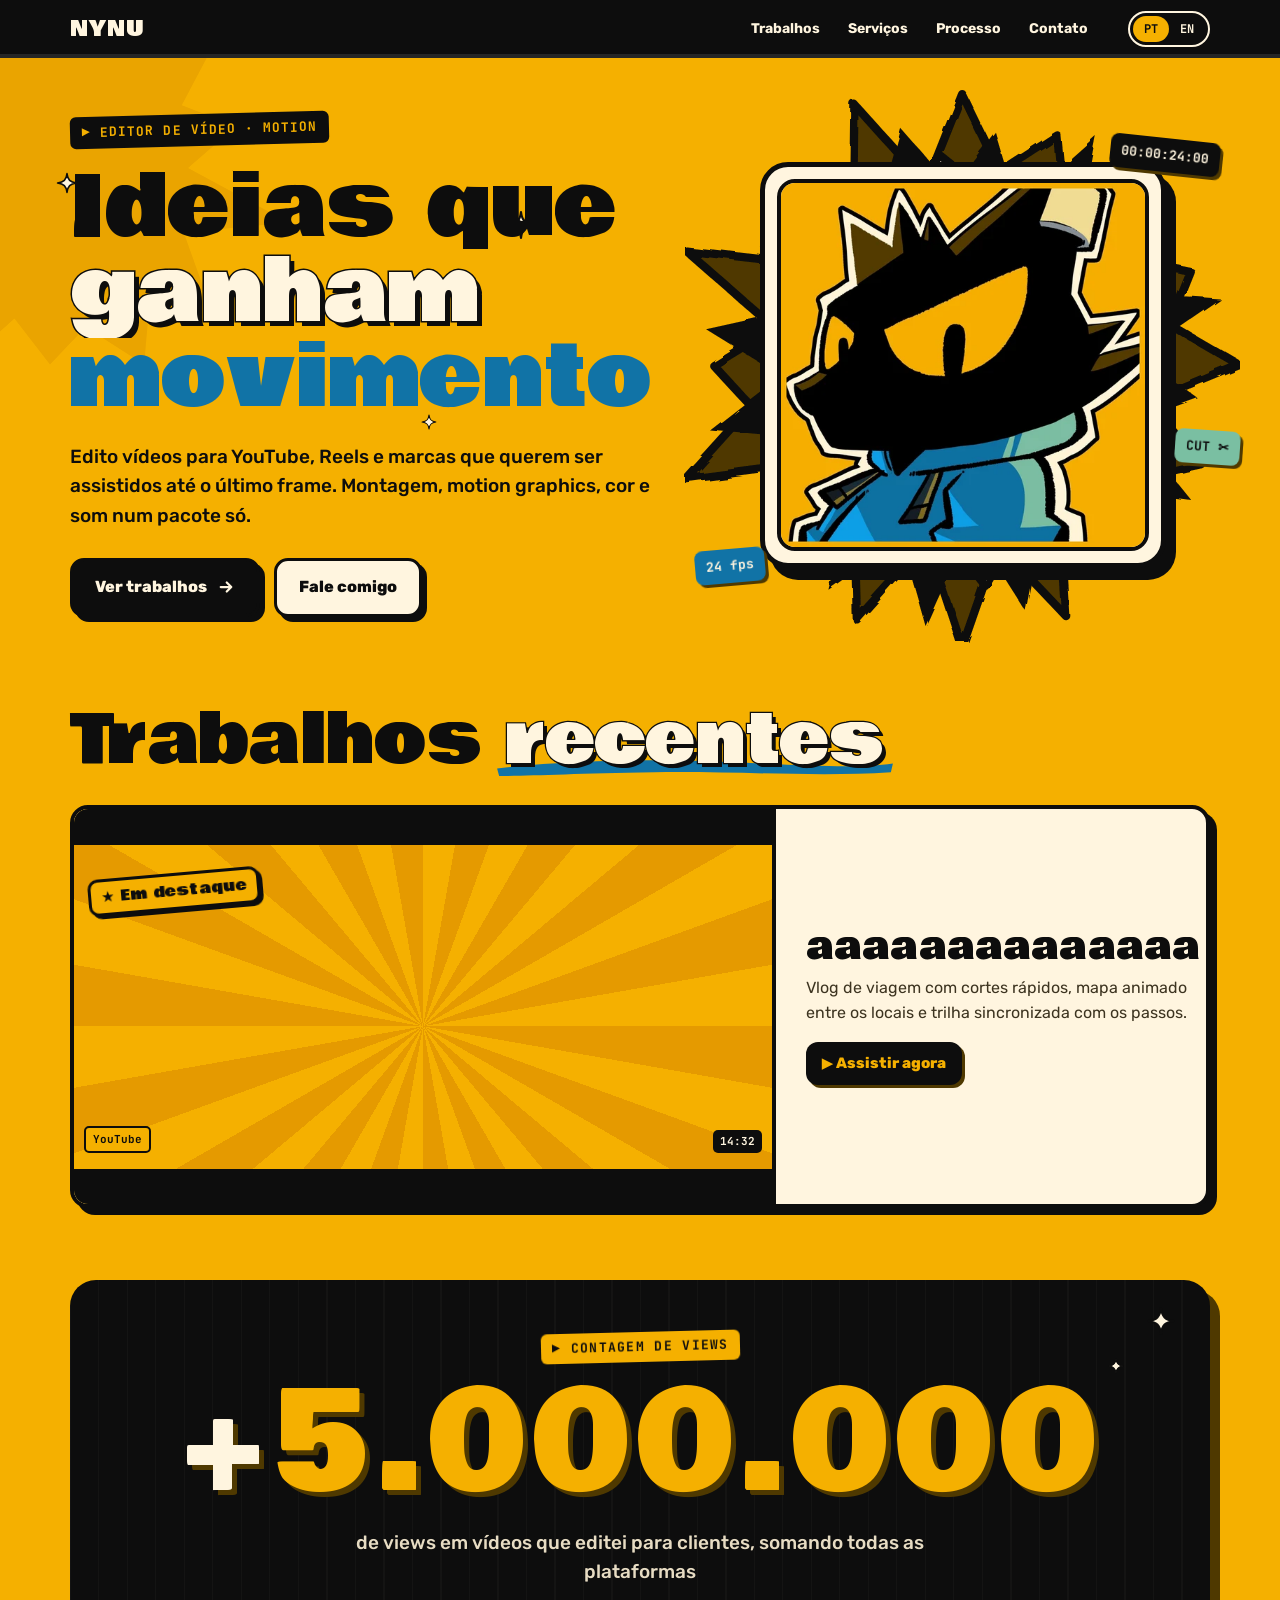
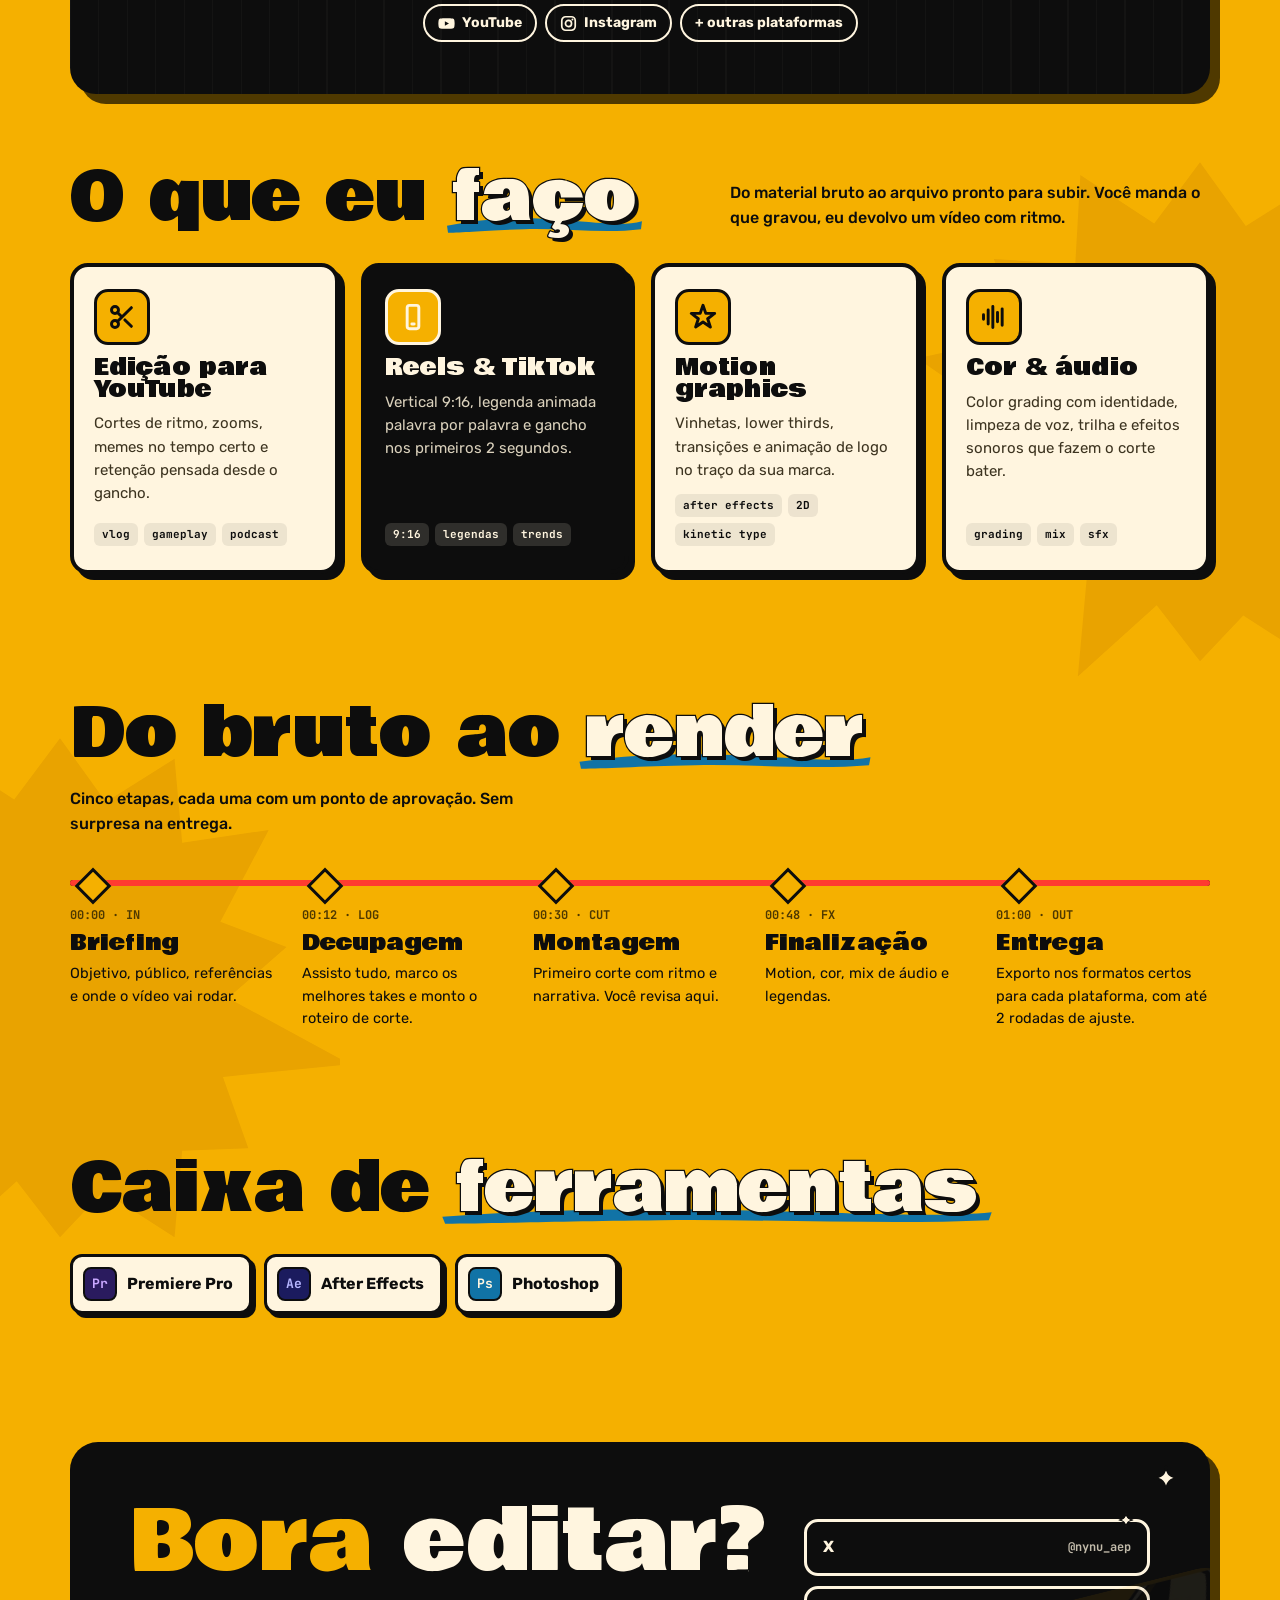
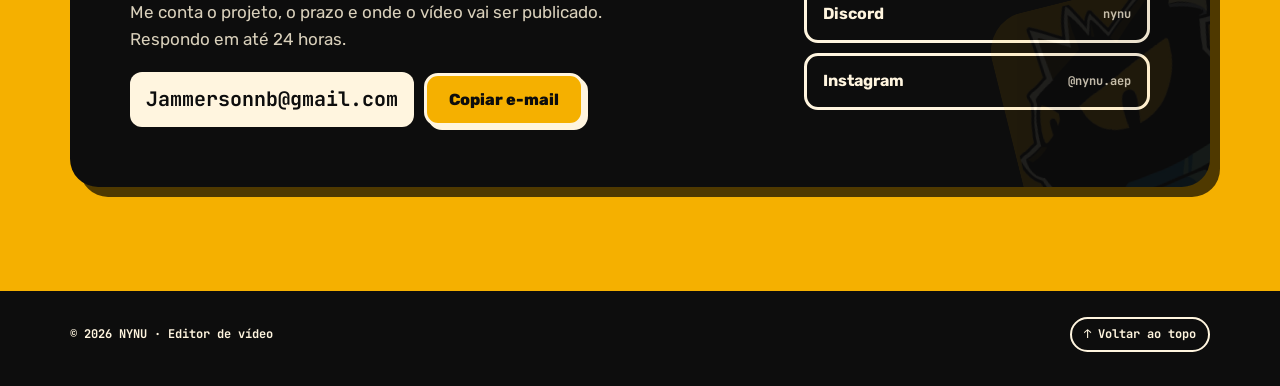
==== commit b05c93b2: "Add files via upload" ====
--- a/index.html
+++ b/index.html
@@ -77,6 +77,23 @@
         </div>
       </div>
       <div class="grid" id="grid"></div>
+    </div>
+  </section>
+
+  <section class="views" id="views" aria-labelledby="viewsTitle">
+    <div class="wrap">
+      <div class="views-card reveal">
+        <i class="spark" style="--x:auto;--r:34px;--y:26px;--s:30px;--d:.3s" aria-hidden="true"></i>
+        <i class="spark" style="--x:auto;--r:86px;--y:78px;--s:16px;--d:1.1s" aria-hidden="true"></i>
+        <span class="views-eyebrow" id="viewsTitle" data-en="▶ View count">▶ Contagem de views</span>
+        <div class="views-num" id="viewsBox" role="img" aria-label="+5.000.000"><span class="views-plus" aria-hidden="true">+</span><span id="viewsNum" class="odo" aria-hidden="true">5.000.000</span></div>
+        <p class="views-label" data-en="views on videos I edited for clients, across every platform">de views em vídeos que editei para clientes, somando todas as plataformas</p>
+        <div class="views-plats">
+          <span><svg viewBox="0 0 24 24" aria-hidden="true"><path d="M23 7.2a3 3 0 0 0-2.1-2.1C19 4.6 12 4.6 12 4.6s-7 0-8.9.5A3 3 0 0 0 1 7.2 31 31 0 0 0 .5 12 31 31 0 0 0 1 16.8a3 3 0 0 0 2.1 2.1c1.9.5 8.9.5 8.9.5s7 0 8.9-.5a3 3 0 0 0 2.1-2.1 31 31 0 0 0 .5-4.8 31 31 0 0 0-.5-4.8zM9.7 15.1V8.9l5.8 3.1z" fill="currentColor"/></svg>YouTube</span>
+          <span><svg viewBox="0 0 24 24" aria-hidden="true"><rect x="2.5" y="2.5" width="19" height="19" rx="5.5" fill="none" stroke="currentColor" stroke-width="2.4"/><circle cx="12" cy="12" r="4.3" fill="none" stroke="currentColor" stroke-width="2.4"/><circle cx="17.6" cy="6.4" r="1.4" fill="currentColor"/></svg>Instagram</span>
+          <span data-en="+ other platforms">+ outras plataformas</span>
+        </div>
+      </div>
     </div>
   </section>
 
@@ -171,10 +188,8 @@
 
 <footer>
   <div class="wrap">
-    <div class="foot-word" aria-hidden="true">NYNU</div>
     <div class="foot-row">
       <span data-en="© 2026 NYNU · Video editor">© 2026 NYNU · Editor de vídeo</span>
-      <span class="mono">EXPORT COMPLETE ✓ 100%</span>
       <a class="totop" href="#top" data-en="↑ Back to top">↑ Voltar ao topo</a>
     </div>
   </div>
@@ -243,9 +258,49 @@
   const art=p.thumb?'<img class="art" src="'+esc(p.thumb)+'" alt="">':yt?ytImg(yt):'<div class="art '+esc(p.art||'a-burst')+'"></div>';
   return art+'<span class="lb t"></span><span class="lb b"></span>'+(p.word?'<span class="word">'+esc(p.word)+'</span>':'')+'<span class="play"></span><span class="cat">'+esc(catLabel(p.cat))+'</span>'+(p.dur?'<span class="dur">'+esc(p.dur)+'</span>':'')+'<span class="prog"></span>';
 }
+/* ---------- view counter: rolling odometer digits ---------- */
+let VIEWS=5000000;
+const fmtN=n=>Math.round(n).toLocaleString(lang==='en'?'en-US':'pt-BR');
+function buildOdo(){
+  const el=document.getElementById('viewsNum');if(!el)return;
+  const txt=fmtN(VIEWS);
+  document.getElementById('viewsBox').setAttribute('aria-label','+'+txt);
+  let html='',k=0;
+  for(const ch of txt){
+    if(/\d/.test(ch)){
+      let strip='';for(let r=0;r<3;r++)for(let n=0;n<10;n++)strip+='<i>'+n+'</i>';
+      html+='<span class="odo-d" data-n="'+ch+'" style="--k:'+(k++)+'"><span class="odo-s">'+strip+'</span></span>';
+    }else html+='<span class="odo-sep">'+ch+'</span>';
+  }
+  el.innerHTML=html;setOdo(true);
+}
+// at rest the final number is shown; "spin" rolls every digit from zero to its value
+function setOdo(final){
+  document.querySelectorAll('#viewsNum .odo-d').forEach(d=>{
+    const s=d.firstChild,n=+d.dataset.n;
+    s.style.transition='none';s.style.transform='translateY(calc(-1.08em * '+(final?20+n:0)+'))';
+  });
+}
+function spinOdo(){
+  if(reduce)return;
+  setOdo(false);void document.getElementById('viewsNum').offsetWidth;
+  document.querySelectorAll('#viewsNum .odo-d').forEach(d=>{
+    const s=d.firstChild,n=+d.dataset.n,k=+d.style.getPropertyValue('--k');
+    s.style.transition='transform '+(1.4+k*.12)+'s cubic-bezier(.16,1,.3,1) '+(k*.07)+'s';
+    s.style.transform='translateY(calc(-1.08em * '+(20+n)+'))';
+  });
+}
+function showViews(){buildOdo()}
+buildOdo();
+if('IntersectionObserver' in window){
+  const vc=document.querySelector('.views-card');
+  // spin each time the card comes into view
+  if(vc)new IntersectionObserver(es=>{if(es[0].isIntersecting)spinOdo()},{threshold:.55}).observe(vc);
+}
 function renderCards(){
   grid.innerHTML='';
   if(!projects.length){grid.innerHTML='<p class="empty">'+(lang==='en'?'New videos coming soon.':'Novos vídeos em breve.')+'</p>';return}
+  if(document.getElementById('viewsNum').dataset.lang!==lang){document.getElementById('viewsNum').dataset.lang=lang;showViews()}
   grid.dataset.count=Math.min(projects.length,3);
   const solo=projects.length===1;
   // show only the filters that have videos; hide the row when there is nothing to filter
@@ -270,7 +325,7 @@
 }
 grid.innerHTML='<p class="empty">'+(document.documentElement.lang==='en'?'Loading videos…':'Carregando vídeos…')+'</p>';
 fetch('projects.json?v='+Date.now(),{cache:'no-store'}).then(r=>{if(!r.ok)throw r;return r.json()})
-  .then(d=>{projects=Array.isArray(d.projects)?d.projects:[];renderCards()})
+  .then(d=>{projects=Array.isArray(d.projects)?d.projects:[];if(Number(d.views)>0)VIEWS=Math.round(Number(d.views));document.getElementById('viewsNum').dataset.lang='';renderCards()})
   .catch(()=>{projects=[];renderCards()});
 
 /* scroll progress shown as a timeline playhead under the header */
--- a/assets/site.css
+++ b/assets/site.css
@@ -315,9 +315,7 @@
   .tag.t1{right:0}.tag.t2{left:0}
 }
 /* ================= design details ================= */
-/* header: timeline playhead for scroll progress + spiky bottom edge like the logo's spikes */
-header::after{content:"";position:absolute;left:0;right:0;top:100%;height:15px;pointer-events:none;
-  background:url("data:image/svg+xml,%3Csvg xmlns='http://www.w3.org/2000/svg' width='24' height='12'%3E%3Cpath d='M0 0h24L12 12z' fill='%230D0D0D'/%3E%3C/svg%3E") 0 0/24px 12px repeat-x,url("data:image/svg+xml,%3Csvg xmlns='http://www.w3.org/2000/svg' width='24' height='12'%3E%3Cpath d='M0 0h24L12 12z' fill='%23FFF5DF'/%3E%3C/svg%3E") 0 3px/24px 12px repeat-x}
+/* header: timeline playhead for scroll progress */
 .playbar{position:absolute;left:0;right:0;bottom:0;height:4px;background:#262626;overflow:visible}
 .playbar i{position:absolute;inset:0;background:var(--mustard);transform-origin:left;transform:scaleX(0)}
 .playbar i::after{content:"";position:absolute;right:-1px;top:-4px;width:3px;height:12px;background:#FF3B30;border-radius:2px}
@@ -359,13 +357,10 @@
   .card.featured .meta p{font-size:16px}
 }
 
-/* footer: ink band with spiky top edge and a big outlined wordmark */
+/* footer: ink band */
 footer{position:relative;margin-top:40px;background:var(--ink);color:var(--cream)}
-footer::before{content:"";position:absolute;left:0;right:0;bottom:100%;height:16px;background:url("data:image/svg+xml,%3Csvg xmlns='http://www.w3.org/2000/svg' width='32' height='16'%3E%3Cpath d='M0 16h32L16 0z' fill='%230D0D0D'/%3E%3C/svg%3E") 0 0/32px 16px repeat-x}
 footer .wrap{display:block;padding-block:26px 34px}
-.foot-word{font-family:var(--font-display);font-size:clamp(84px,21vw,280px);line-height:.85;letter-spacing:.02em;color:transparent;-webkit-text-stroke:2px var(--mustard);text-align:center;user-select:none;transition:color .5s}
-footer:hover .foot-word{color:var(--mustard)}
-.foot-row{display:flex;justify-content:space-between;align-items:center;gap:12px 20px;flex-wrap:wrap;margin-top:22px;font-family:var(--font-mono);font-size:12px;font-weight:700}
+.foot-row{display:flex;justify-content:space-between;align-items:center;gap:12px 20px;flex-wrap:wrap;font-family:var(--font-mono);font-size:12px;font-weight:700}
 .totop{text-decoration:none;border:2px solid var(--cream);border-radius:999px;padding:6px 12px;transition:background .25s,color .25s}
 .totop:hover{background:var(--mustard);color:var(--ink);border-color:var(--mustard)}
 @media (max-width:560px){
@@ -374,6 +369,29 @@
   .foot-row{justify-content:center;text-align:center}
 }
 
+/* view counter */
+.views .wrap{padding-block:8px 8px}
+.views-card{position:relative;overflow:hidden;background:var(--ink);color:var(--cream);border-radius:26px;box-shadow:10px 10px 0 var(--cocoa);
+  padding:clamp(26px,4.5vw,52px);display:grid;justify-items:center;text-align:center;gap:10px}
+.views-card::before{content:"";position:absolute;inset:0;pointer-events:none;opacity:.5;
+  background:repeating-linear-gradient(90deg,rgba(255,245,223,.06) 0 1px,transparent 1px 2.5%)}
+.views-eyebrow{position:relative;font-family:var(--font-mono);font-size:13px;font-weight:700;letter-spacing:.1em;text-transform:uppercase;color:var(--ink);background:var(--mustard);border-radius:6px;padding:5px 11px;transform:rotate(-1.5deg)}
+.views-num{position:relative;display:flex;align-items:center;justify-content:center;font-family:var(--font-display);font-size:clamp(46px,10.5vw,150px);line-height:1;color:var(--mustard);font-variant-numeric:tabular-nums;white-space:nowrap;filter:drop-shadow(5px 5px 0 var(--cocoa))}
+.odo{display:inline-flex;align-items:flex-start}
+.odo-d{display:inline-block;height:1.08em;overflow:hidden;position:relative}
+.odo-s{display:flex;flex-direction:column;will-change:transform}
+.odo-s i{display:block;height:1.08em;line-height:1.08;font-style:normal;text-align:center}
+.odo-sep{display:inline-block;line-height:1.08;height:1.08em}
+.views-plus{color:var(--cream);margin-right:.04em}
+.views-label{position:relative;margin:0;max-width:34em;font-size:clamp(16px,1.6vw,19px);font-weight:500;color:#e7dcc3}
+.views-plats{position:relative;display:flex;flex-wrap:wrap;justify-content:center;gap:8px;margin-top:8px}
+.views-plats span{display:inline-flex;align-items:center;gap:7px;font-weight:700;font-size:14px;border:2px solid var(--cream);border-radius:999px;padding:6px 13px}
+.views-plats svg{width:17px;height:17px}
+.views-card .spark{z-index:1}
+.views-fld{margin-top:4px}
+.views-fld input{max-width:280px;font-family:var(--font-mono);font-weight:700}
+@media (max-width:560px){.views-num{filter:drop-shadow(3px 3px 0 var(--cocoa))}.views-card .spark{display:none}}
+
 @media (prefers-reduced-motion:reduce){
   *,*::before,*::after{animation:none!important;transition-duration:.01ms!important;scroll-behavior:auto!important}
 }
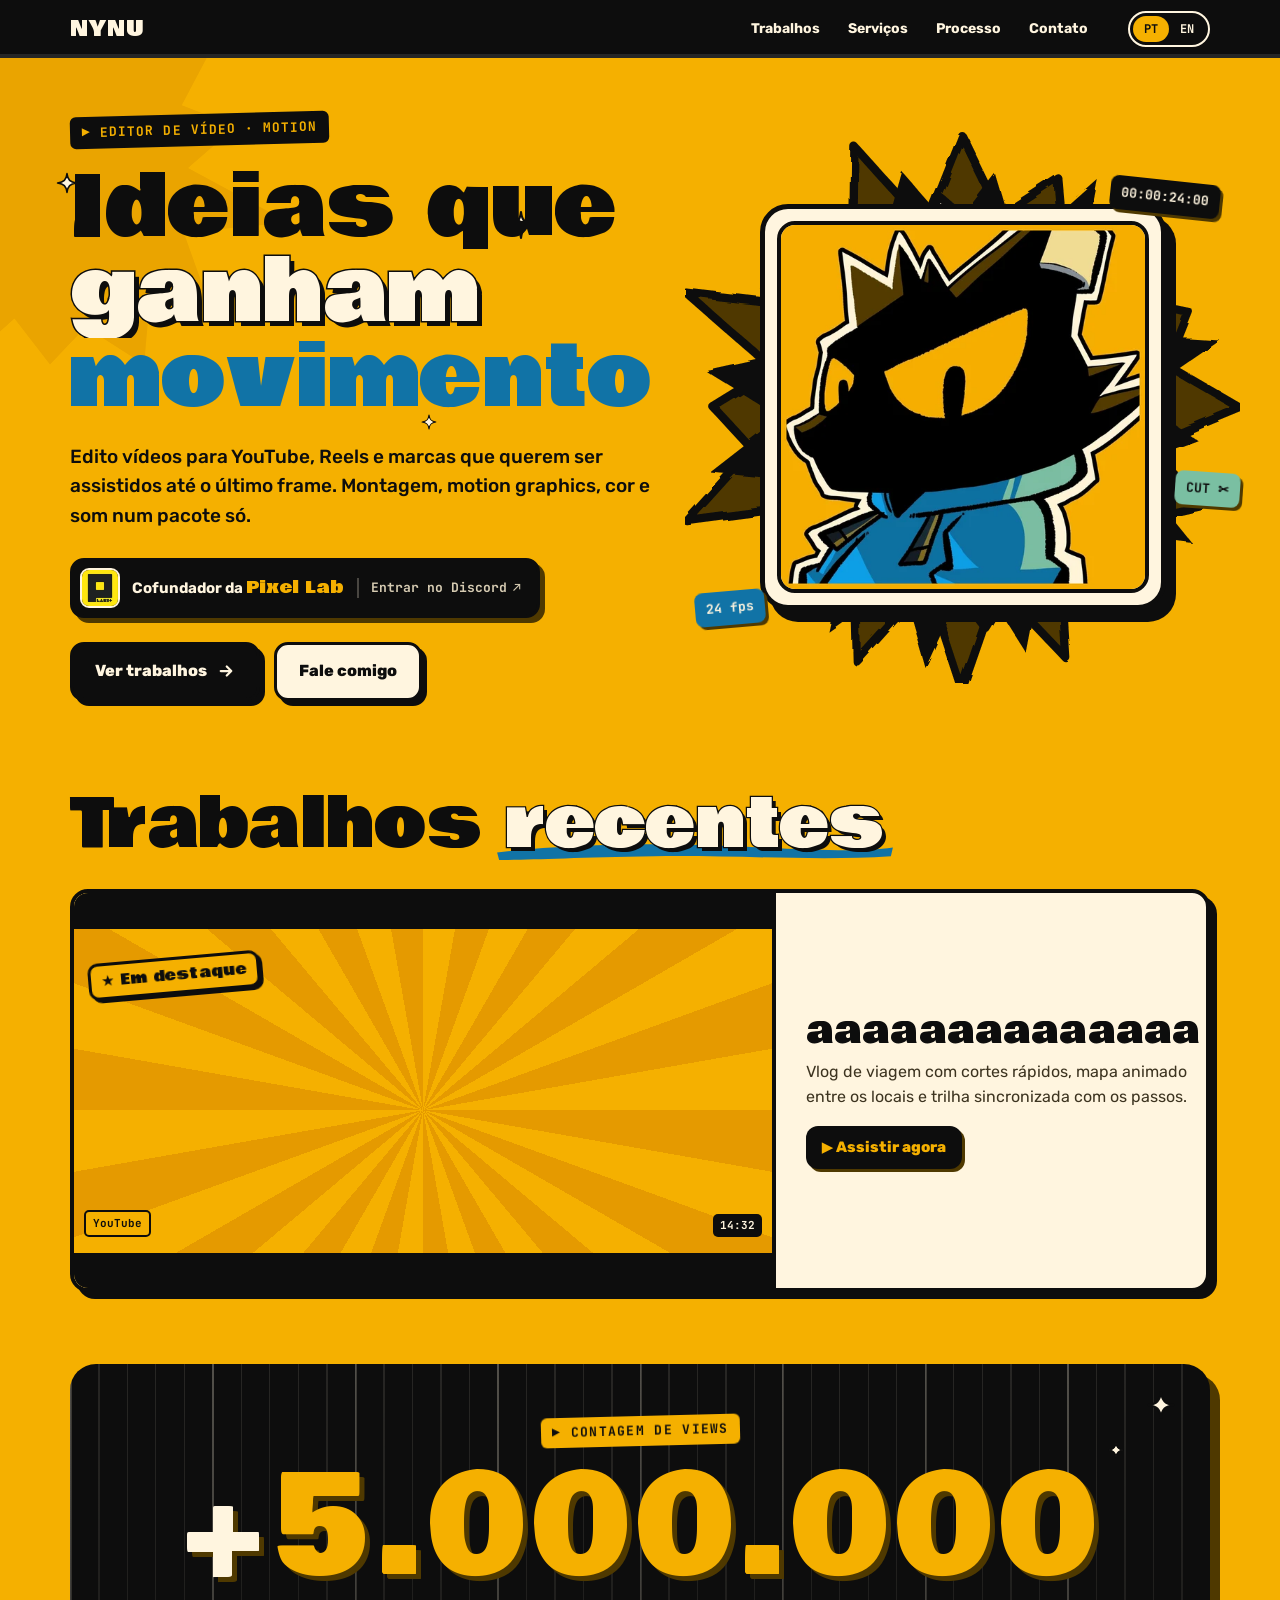
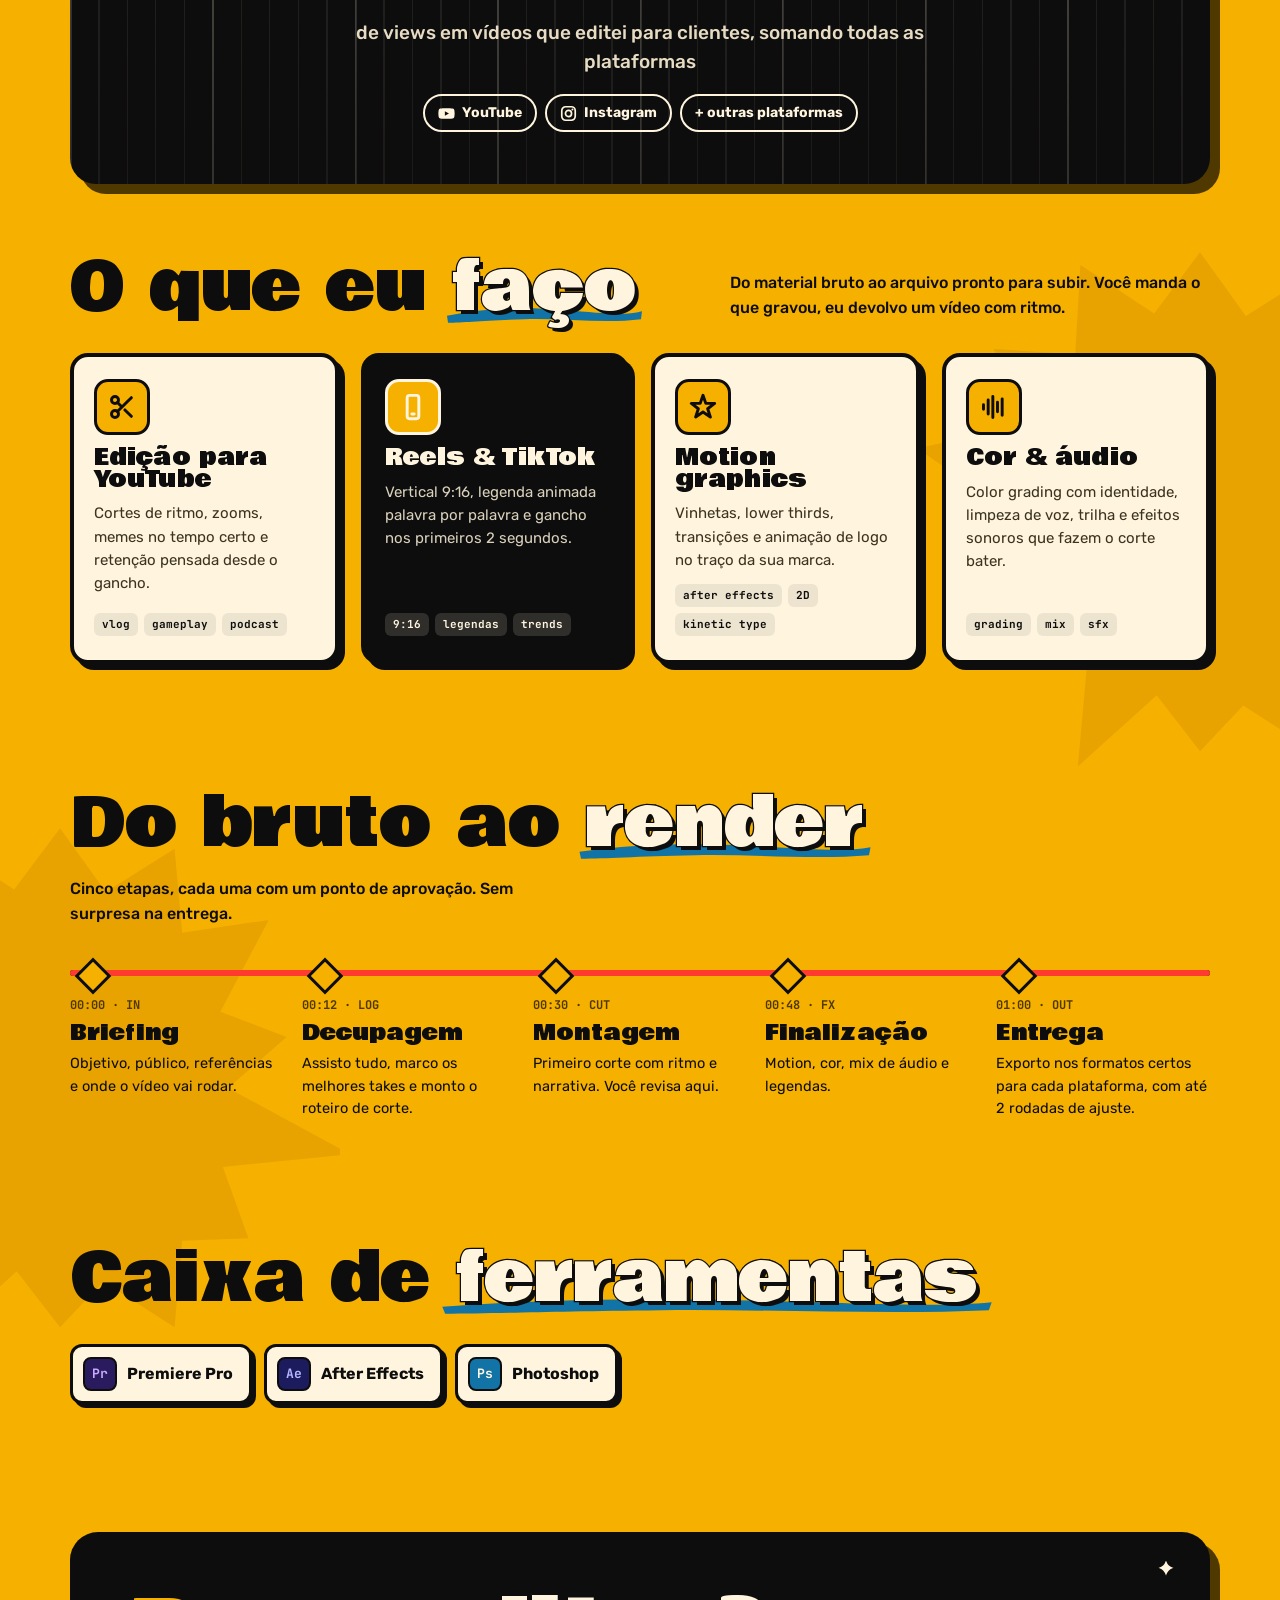
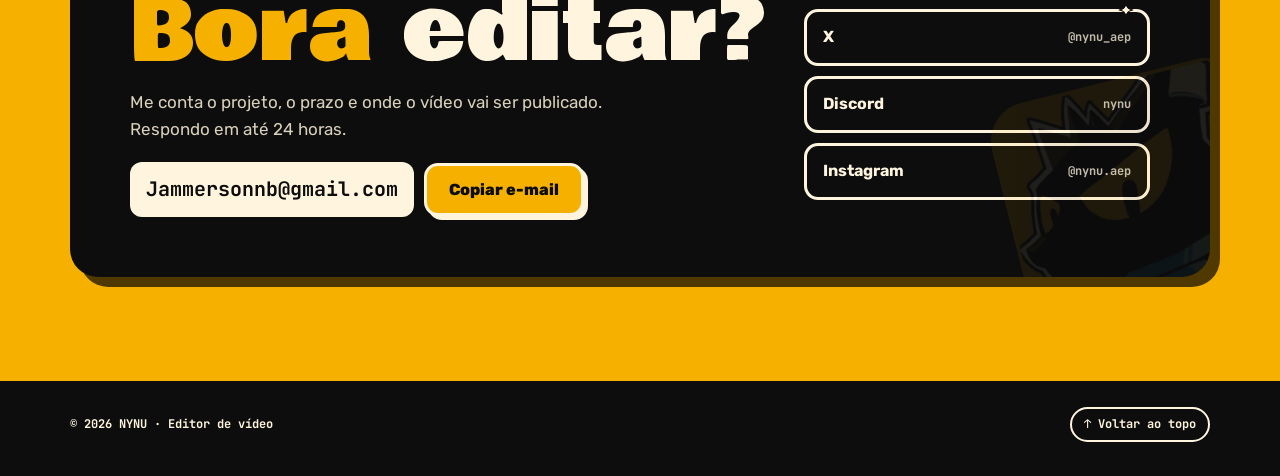
==== commit 74c91675: "Add files via upload" ====
--- a/index.html
+++ b/index.html
@@ -49,6 +49,11 @@
           <span class="ln"><span class="blue" data-en="motion">movimento</span></span>
         </h1>
         <p class="lede" data-en="I edit videos for YouTube, Reels and brands that want to be watched to the very end. Editing, motion graphics, color and sound in one package.">Edito vídeos para YouTube, Reels e marcas que querem ser assistidos até o último frame. Montagem, motion graphics, cor e som num pacote só.</p>
+        <a class="pixel" href="https://discord.gg/P6Qs3hAnWc" target="_blank" rel="noopener">
+          <img src="assets/pixellab.webp" alt="Logo da Pixel Lab" width="40" height="40">
+          <span class="pixel-name"><span data-en="Co-founder of">Cofundador da</span> <b>Pixel Lab</b></span>
+          <span class="pixel-cta"><span data-en="Join the Discord">Entrar no Discord</span> <i aria-hidden="true">↗</i></span>
+        </a>
         <div class="ctas">
           <a class="btn magnet" href="#trabalhos" data-en="See my work &lt;svg viewBox=&quot;0 0 24 24&quot; fill=&quot;none&quot; stroke=&quot;currentColor&quot; stroke-width=&quot;3&quot; stroke-linecap=&quot;round&quot; stroke-linejoin=&quot;round&quot;&gt;&lt;path d=&quot;M5 12h14M13 6l6 6-6 6&quot;/&gt;&lt;/svg&gt;">Ver trabalhos <svg viewBox="0 0 24 24" fill="none" stroke="currentColor" stroke-width="3" stroke-linecap="round" stroke-linejoin="round"><path d="M5 12h14M13 6l6 6-6 6"/></svg></a>
           <a class="btn alt magnet" href="#contato" data-en="Talk to me">Fale comigo</a>
--- a/assets/site.css
+++ b/assets/site.css
@@ -373,13 +373,14 @@
 .views .wrap{padding-block:8px 8px}
 .views-card{position:relative;overflow:hidden;background:var(--ink);color:var(--cream);border-radius:26px;box-shadow:10px 10px 0 var(--cocoa);
   padding:clamp(26px,4.5vw,52px);display:grid;justify-items:center;text-align:center;gap:10px}
-.views-card::before{content:"";position:absolute;inset:0;pointer-events:none;opacity:.5;
-  background:repeating-linear-gradient(90deg,rgba(255,245,223,.06) 0 1px,transparent 1px 2.5%)}
+.views-card::before{content:"";position:absolute;inset:0;pointer-events:none;
+  background:repeating-linear-gradient(90deg,rgba(255,245,223,.2) 0 2px,transparent 2px 12.5%),repeating-linear-gradient(90deg,rgba(255,245,223,.11) 0 1px,transparent 1px 2.5%);
+  -webkit-mask-image:linear-gradient(180deg,#000,rgba(0,0,0,.55));mask-image:linear-gradient(180deg,#000,rgba(0,0,0,.55))}
 .views-eyebrow{position:relative;font-family:var(--font-mono);font-size:13px;font-weight:700;letter-spacing:.1em;text-transform:uppercase;color:var(--ink);background:var(--mustard);border-radius:6px;padding:5px 11px;transform:rotate(-1.5deg)}
-.views-num{position:relative;display:flex;align-items:center;justify-content:center;font-family:var(--font-display);font-size:clamp(46px,10.5vw,150px);line-height:1;color:var(--mustard);font-variant-numeric:tabular-nums;white-space:nowrap;filter:drop-shadow(5px 5px 0 var(--cocoa))}
+.views-num{position:relative;display:flex;align-items:center;justify-content:center;font-family:var(--font-display);font-size:clamp(46px,10.5vw,150px);line-height:1;color:var(--mustard);font-variant-numeric:tabular-nums;white-space:nowrap;text-shadow:5px 5px 0 var(--cocoa)}
 .odo{display:inline-flex;align-items:flex-start}
-.odo-d{display:inline-block;height:1.08em;overflow:hidden;position:relative}
-.odo-s{display:flex;flex-direction:column;will-change:transform}
+.odo-d{display:inline-block;height:calc(1.08em + 6px);overflow:hidden;position:relative;padding-right:6px;margin-right:-6px}
+.odo-s{display:flex;flex-direction:column}
 .odo-s i{display:block;height:1.08em;line-height:1.08;font-style:normal;text-align:center}
 .odo-sep{display:inline-block;line-height:1.08;height:1.08em}
 .views-plus{color:var(--cream);margin-right:.04em}
@@ -390,7 +391,22 @@
 .views-card .spark{z-index:1}
 .views-fld{margin-top:4px}
 .views-fld input{max-width:280px;font-family:var(--font-mono);font-weight:700}
-@media (max-width:560px){.views-num{filter:drop-shadow(3px 3px 0 var(--cocoa))}.views-card .spark{display:none}}
+@media (max-width:560px){.views-num{text-shadow:3px 3px 0 var(--cocoa)}.views-card .spark{display:none}}
+
+/* Pixel Lab badge in the hero */
+.pixel{display:inline-flex;align-items:center;gap:12px;flex-wrap:wrap;max-width:100%;margin:0 0 24px;text-decoration:none;background:var(--ink);color:var(--cream);
+  border:3px solid var(--ink);border-radius:14px;padding:7px 16px 7px 7px;box-shadow:5px 5px 0 var(--cocoa);animation:fadeUp .8s .4s var(--smooth) both;
+  transition:transform .4s var(--pop),box-shadow .3s var(--smooth)}
+.pixel:hover{transform:translate(-2px,-3px);box-shadow:8px 8px 0 var(--cocoa)}
+.pixel img{width:40px;height:40px;border-radius:9px;border:2px solid var(--cream);flex:none;transition:transform .45s var(--pop)}
+.pixel:hover img{transform:rotate(-8deg) scale(1.06)}
+.pixel-name{font-weight:700;font-size:15px}
+.pixel-name b{font-family:var(--font-display);font-weight:400;font-size:17px;letter-spacing:.01em;color:var(--mustard)}
+.pixel-cta{display:inline-flex;align-items:center;gap:6px;font-family:var(--font-mono);font-size:13px;font-weight:700;color:#d6cbb2;padding-left:12px;border-left:2px solid rgba(255,245,223,.25)}
+.pixel-cta i{font-style:normal;display:inline-block;transition:transform .35s var(--pop)}
+.pixel:hover .pixel-cta{color:var(--cream)}
+.pixel:hover .pixel-cta i{transform:translate(3px,-3px)}
+@media (max-width:420px){.pixel-cta{border-left:0;padding-left:0;flex-basis:100%;padding-left:54px;margin-top:-6px}}
 
 @media (prefers-reduced-motion:reduce){
   *,*::before,*::after{animation:none!important;transition-duration:.01ms!important;scroll-behavior:auto!important}
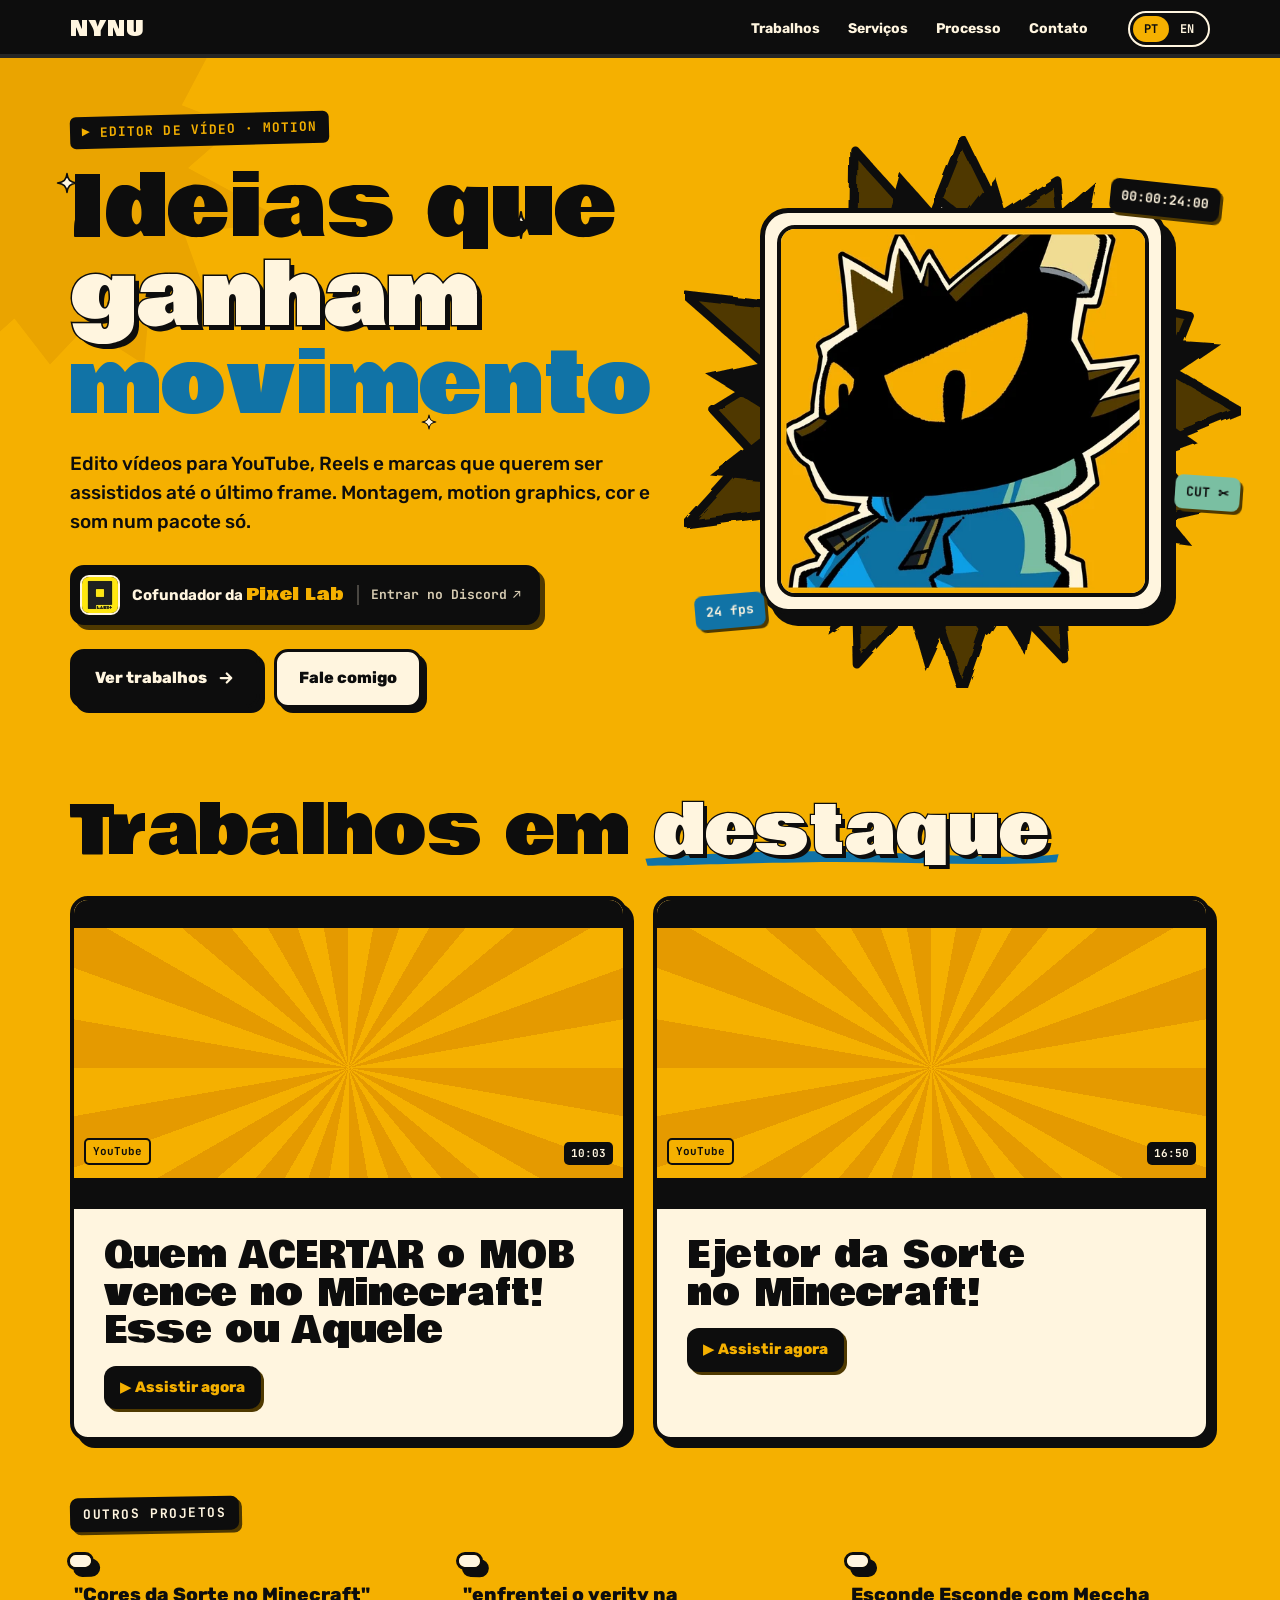
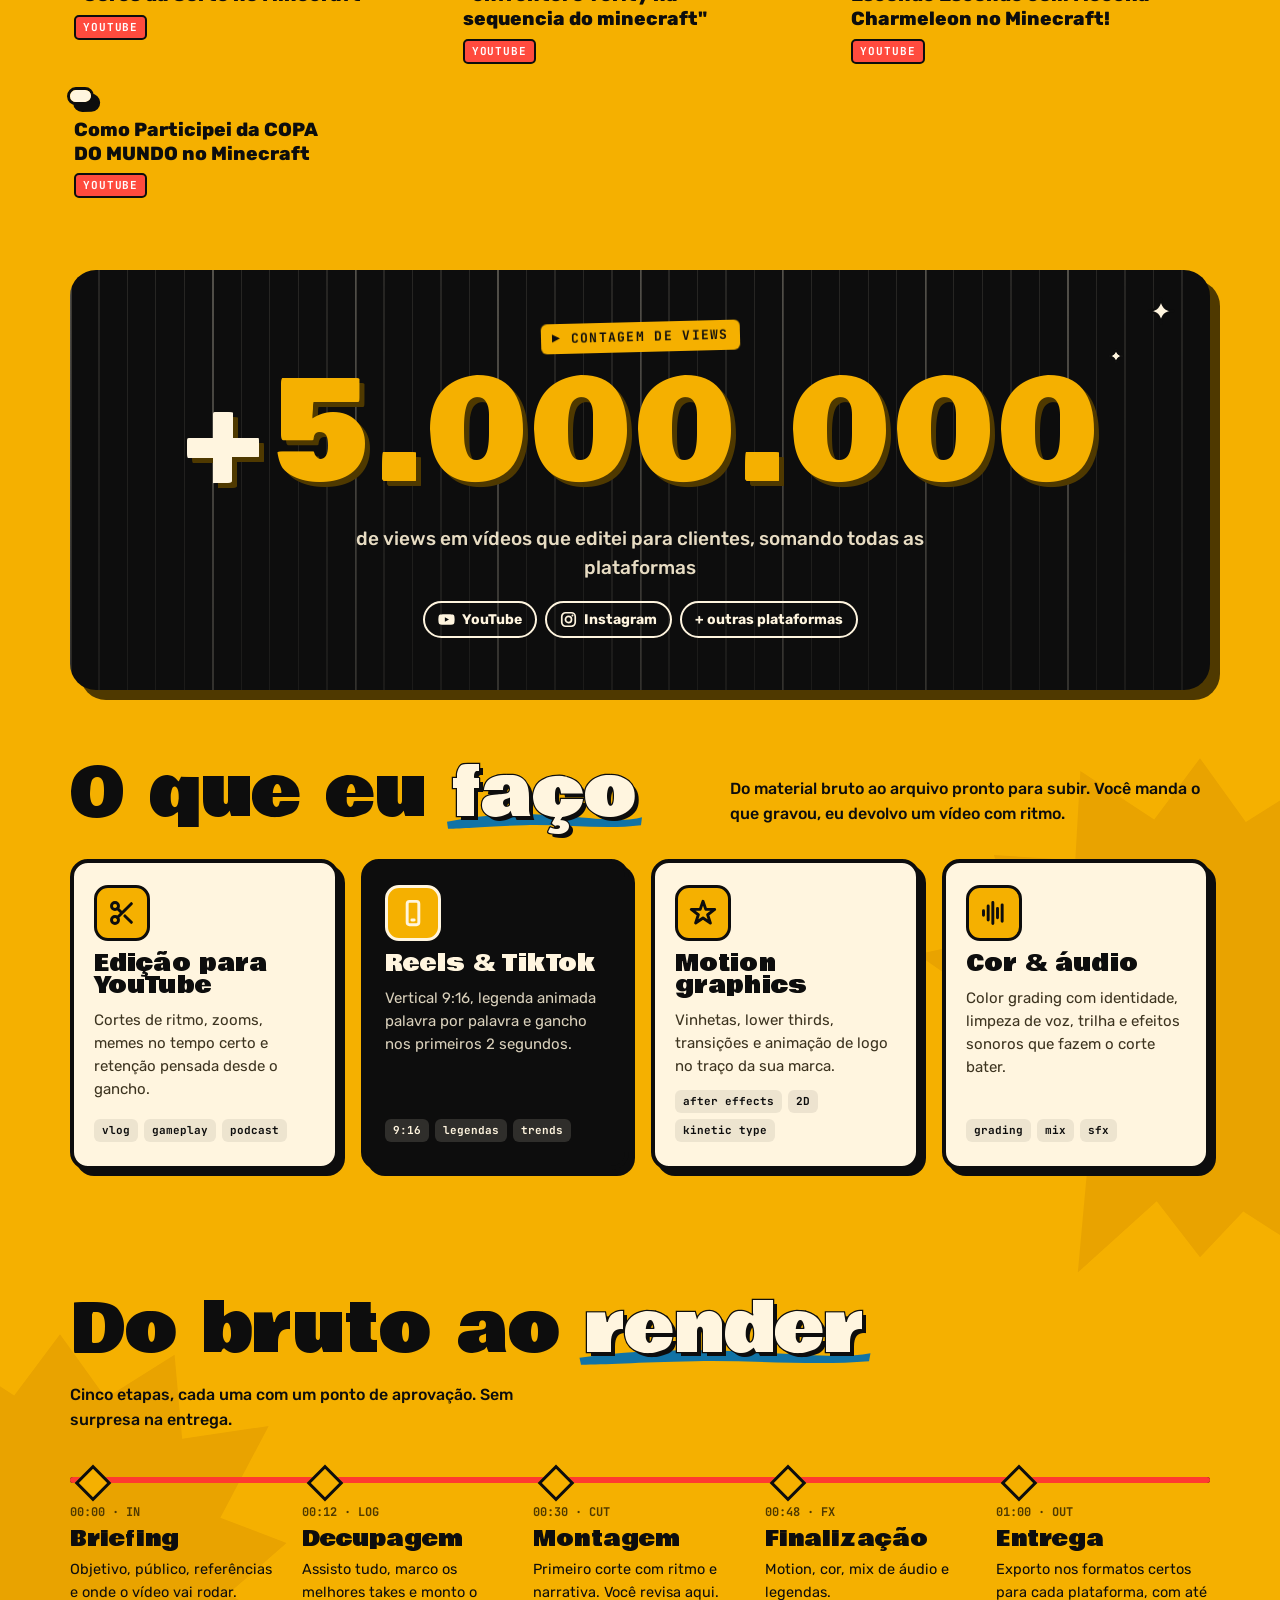
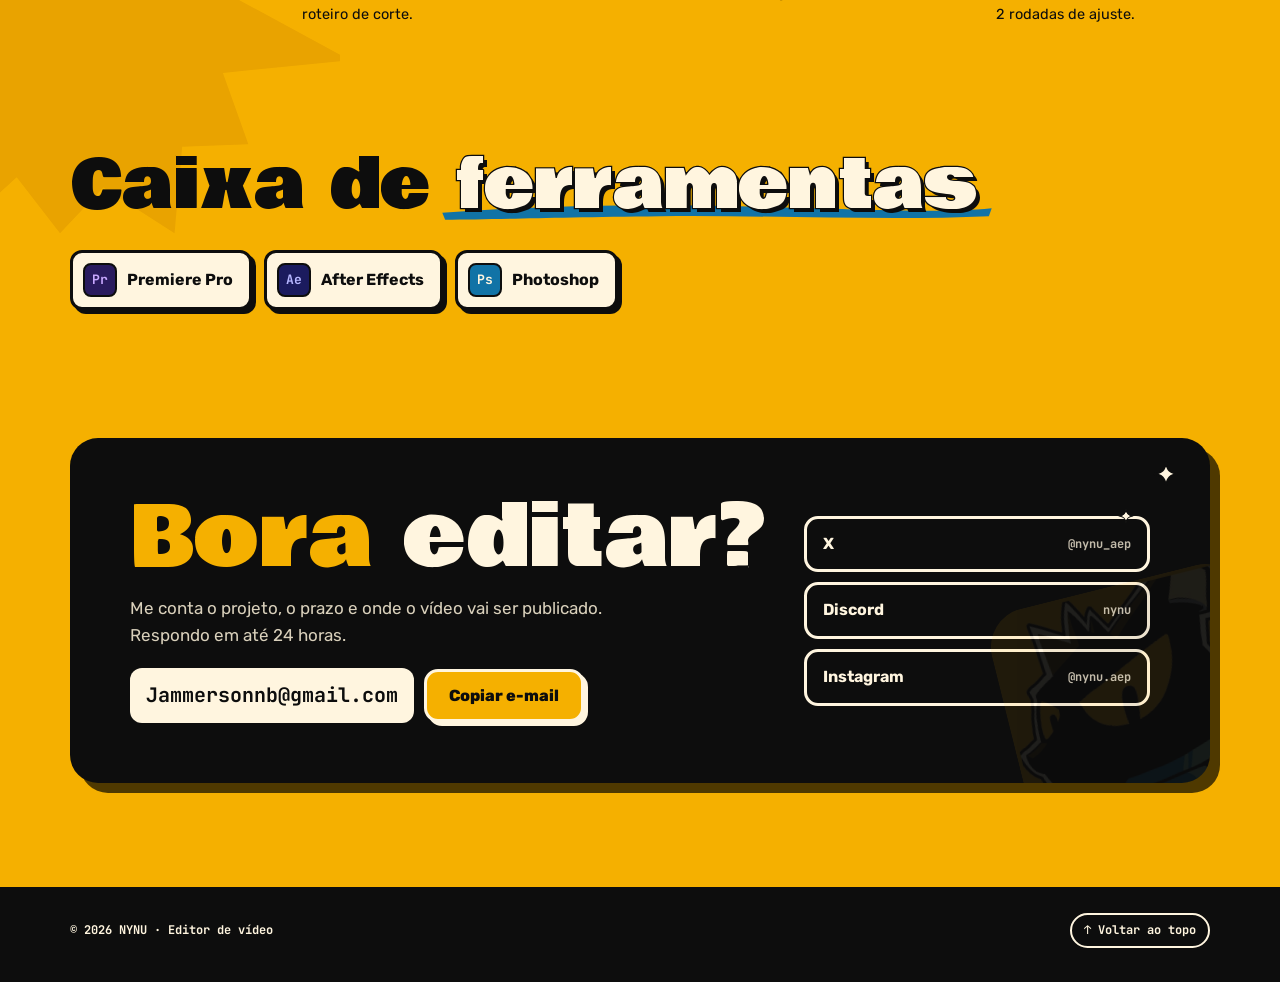
==== commit b1077be9: "Add files via upload" ====
--- a/index.html
+++ b/index.html
@@ -4,9 +4,26 @@
 <meta charset="utf-8">
 <meta name="viewport" content="width=device-width,initial-scale=1,viewport-fit=cover">
 <title>NYNU | Editor de vídeo</title>
-<meta name="description" content="NYNU, editor de vídeo: YouTube, Reels, motion graphics, cor e som.">
+<meta name="description" content="Editor de vídeo e motion. Montagem, motion graphics, cor e som para YouTube, Reels e marcas. +5 milhões de views com clientes.">
+<meta name="theme-color" content="#F5B000">
+<link rel="canonical" href="https://nynuaep.com.br/">
+<!-- link previews (Discord, WhatsApp, X, Instagram, LinkedIn...) -->
+<meta property="og:type" content="website">
+<meta property="og:site_name" content="NYNU">
+<meta property="og:url" content="https://nynuaep.com.br/">
 <meta property="og:title" content="NYNU | Editor de vídeo">
-<meta property="og:image" content="assets/logo.webp">
+<meta property="og:description" content="Ideias que ganham movimento. Montagem, motion graphics, cor e som para YouTube, Reels e marcas. +5 milhões de views com clientes.">
+<meta property="og:locale" content="pt_BR">
+<meta property="og:image" content="https://nynuaep.com.br/assets/og-image.jpg">
+<meta property="og:image:secure_url" content="https://nynuaep.com.br/assets/og-image.jpg">
+<meta property="og:image:type" content="image/jpeg">
+<meta property="og:image:width" content="1200">
+<meta property="og:image:height" content="630">
+<meta property="og:image:alt" content="Logo da NYNU numa moldura amarela, estilo cartoon">
+<meta name="twitter:card" content="summary_large_image">
+<meta name="twitter:title" content="NYNU | Editor de vídeo">
+<meta name="twitter:description" content="Ideias que ganham movimento. +5 milhões de views com clientes.">
+<meta name="twitter:image" content="https://nynuaep.com.br/assets/og-image.jpg">
 <link rel="icon" type="image/png" href="assets/favicon.png">
 <link rel="apple-touch-icon" href="assets/favicon.png">
 <link rel="preconnect" href="https://fonts.googleapis.com">
@@ -72,14 +89,18 @@
   <section class="block" id="trabalhos">
     <div class="wrap">
       <div class="sec-head reveal">
-        <h2 data-en="Recent &lt;em&gt;work&lt;/em&gt;">Trabalhos <em>recentes</em></h2>
-        <div class="chips" role="group" aria-label="Filtrar trabalhos">
+        <h2 id="workTitle" data-en="Recent &lt;em&gt;work&lt;/em&gt;">Trabalhos <em>recentes</em></h2>
+        <div class="chips" id="chips" role="group" aria-label="Filtrar trabalhos">
           <button class="chip" type="button" data-f="all" aria-pressed="true" data-en="All">Todos</button>
           <button class="chip" type="button" data-f="youtube" aria-pressed="false">YouTube</button>
           <button class="chip" type="button" data-f="reels" aria-pressed="false">Reels</button>
           <button class="chip" type="button" data-f="comercial" aria-pressed="false" data-en="Commercial">Comercial</button>
           <button class="chip" type="button" data-f="motion" aria-pressed="false">Motion</button>
         </div>
+      </div>
+      <div class="grid feat-grid" id="gridFeat" hidden></div>
+      <div class="others-head" id="othersHead" hidden>
+        <span class="others-label" data-en="Other projects">Outros projetos</span>
       </div>
       <div class="grid" id="grid"></div>
     </div>
@@ -302,30 +323,51 @@
   // spin each time the card comes into view
   if(vc)new IntersectionObserver(es=>{if(es[0].isIntersecting)spinOdo()},{threshold:.55}).observe(vc);
 }
+function cardEl(p,i,opts){
+  const b=document.createElement('button');
+  b.type='button';b.className='card reveal'+(opts.big?' featured':'')+(opts.tile?' tile':'');b.dataset.cat=p.cat;b.dataset.i=i;
+  const d=L(p,'desc');const short=d.split('. ')[0];
+  // category tag + channel/client, shown under the title
+  const tags='<div class="tile-tags"><span class="ctag ctag-'+esc(p.cat)+'">'+esc(catLabel(p.cat))+'</span>'+(p.client?'<span class="client">'+esc(p.client)+'</span>':'')+'</div>';
+  b.innerHTML='<div class="thumb">'+thumbHTML(p)+'</div><div class="meta"><h3>'+esc(L(p,'title'))+'</h3>'+(opts.tile?tags:(d?'<p>'+esc(short.endsWith('.')?short:short+'.')+'</p>':'')+(p.client?tags:''))+'</div>';
+  if(opts.big){
+    if(opts.badge)b.querySelector('.thumb').insertAdjacentHTML('beforeend','<span class="feat-badge">'+(lang==='en'?'★ Featured':'★ Em destaque')+'</span>');
+    b.querySelector('.meta').insertAdjacentHTML('beforeend','<span class="watch">'+(ytId(p.url)?(lang==='en'?'▶ Watch now':'▶ Assistir agora'):(lang==='en'?'▶ See project':'▶ Ver projeto'))+'</span>');
+  }
+  b.addEventListener('click',()=>openModal(i,b));
+  return b;
+}
+// swaps the section title in both languages (the language toggle reads data-pt / data-en)
+function setWorkTitle(feat){
+  const t=document.getElementById('workTitle');
+  const pt=feat?'Trabalhos em <em>destaque</em>':'Trabalhos <em>recentes</em>',en=feat?'Featured <em>work</em>':'Recent <em>work</em>';
+  t.dataset.pt=pt;t.dataset.en=en;t.innerHTML=lang==='en'?en:pt;
+}
 function renderCards(){
-  grid.innerHTML='';
-  if(!projects.length){grid.innerHTML='<p class="empty">'+(lang==='en'?'New videos coming soon.':'Novos vídeos em breve.')+'</p>';return}
+  const gf=document.getElementById('gridFeat'),oh=document.getElementById('othersHead'),chips=document.getElementById('chips');
+  grid.innerHTML='';gf.innerHTML='';
   if(document.getElementById('viewsNum').dataset.lang!==lang){document.getElementById('viewsNum').dataset.lang=lang;showViews()}
-  grid.dataset.count=Math.min(projects.length,3);
-  const solo=projects.length===1;
-  // show only the filters that have videos; hide the row when there is nothing to filter
-  const used=new Set(projects.map(p=>p.cat));
-  document.querySelectorAll('.chip').forEach(c=>{if(c.dataset.f!=='all')c.hidden=!used.has(c.dataset.f)});
-  const chipRow=document.querySelector('.chips');if(chipRow)chipRow.hidden=used.size<2;
-  projects.forEach((p,i)=>{
-    const b=document.createElement('button');
-    b.type='button';b.className='card reveal'+(solo?' featured':'');b.dataset.cat=p.cat;b.dataset.i=i;
-    const d=L(p,'desc');const short=d.split('. ')[0];
-    b.innerHTML='<div class="thumb">'+thumbHTML(p)+'</div><div class="meta"><h3>'+esc(L(p,'title'))+'</h3>'+(d?'<p>'+esc(short.endsWith('.')?short:short+'.')+'</p>':'')+(facts(p).length?'<div class="facts">'+facts(p).map(f=>'<span>'+esc(f)+'</span>').join('')+'</div>':'')+'</div>';
-    if(solo){
-      b.querySelector('.thumb').insertAdjacentHTML('beforeend','<span class="feat-badge">'+(lang==='en'?'★ Featured':'★ Em destaque')+'</span>');
-      b.querySelector('.meta').insertAdjacentHTML('beforeend','<span class="watch">'+(ytId(p.url)?(lang==='en'?'▶ Watch now':'▶ Assistir agora'):(lang==='en'?'▶ See project':'▶ Ver projeto'))+'</span>');
-    }
-    b.addEventListener('click',()=>openModal(i,b));
-    grid.appendChild(b);
-  });
-  const active=document.querySelector('.chip[aria-pressed="true"]');
-  const f=active?active.dataset.f:'all';
+  if(!projects.length){setWorkTitle(false);gf.hidden=true;oh.hidden=true;grid.innerHTML='<p class="empty">'+(lang==='en'?'New videos coming soon.':'Novos vídeos em breve.')+'</p>';return}
+  const all=projects.map((p,i)=>({p,i}));
+  let feat=all.filter(x=>x.p.featured),rest=all.filter(x=>!x.p.featured);
+  // nothing marked as featured and only one video: show that one big anyway
+  const soloAuto=!feat.length&&projects.length===1;
+  setWorkTitle(feat.length>0);
+  gf.hidden=!feat.length;gf.dataset.count=Math.min(feat.length,2);
+  feat.forEach(x=>gf.appendChild(cardEl(x.p,x.i,{big:true,badge:false})));
+  // the filters only act on the smaller grid; with featured videos they sit beside "Outros projetos"
+  const used=new Set(rest.map(x=>x.p.cat));
+  document.querySelectorAll('#chips .chip').forEach(c=>{if(c.dataset.f!=='all')c.hidden=!used.has(c.dataset.f)});
+  chips.hidden=used.size<2;
+  if(feat.length){if(chips.parentNode!==oh)oh.appendChild(chips)}
+  else{const sh=document.querySelector('#trabalhos .sec-head');if(chips.parentNode!==sh)sh.appendChild(chips)}
+  oh.hidden=!(feat.length&&rest.length);
+  grid.classList.toggle('is-others',feat.length>0);
+  grid.dataset.count=Math.min(rest.length,feat.length?4:3);grid.dataset.n=rest.length;
+  rest.forEach(x=>grid.appendChild(cardEl(x.p,x.i,{big:soloAuto,badge:soloAuto,tile:feat.length>0})));
+  const active=document.querySelector('#chips .chip[aria-pressed="true"]');
+  const f=active&&!active.hidden?active.dataset.f:'all';
+  if(!active||active.hidden)document.querySelectorAll('#chips .chip').forEach(c=>c.setAttribute('aria-pressed',String(c.dataset.f==='all')));
   [...grid.children].forEach(c=>{if(c.dataset.cat)c.hidden=!(f==='all'||c.dataset.cat===f)});
 }
 grid.innerHTML='<p class="empty">'+(document.documentElement.lang==='en'?'Loading videos…':'Carregando vídeos…')+'</p>';
--- a/assets/site.css
+++ b/assets/site.css
@@ -73,7 +73,7 @@
 .hero .wrap{display:grid;grid-template-columns:1.1fr .9fr;gap:40px;align-items:center;padding-block:56px 28px}
 .eyebrow{display:inline-flex;align-items:center;gap:10px;font-family:var(--font-mono);font-size:13px;font-weight:700;letter-spacing:.08em;text-transform:uppercase;background:var(--ink);color:var(--mustard);padding:6px 12px;border-radius:6px;transform:rotate(-1.5deg)}
 .hero h1{font-size:clamp(40px,6.6vw,88px);margin:22px 0 18px}
-.hero h1 .ln{display:block;overflow:hidden;padding-bottom:.06em}
+.hero h1 .ln{display:block;overflow:hidden;padding:.04em .12em .26em 0;margin:-.04em -.12em -.2em 0}
 .hero h1 .ln span{display:inline-block;animation:rise .9s var(--smooth) both}
 .hero h1 .ln:nth-child(2) span{animation-delay:.12s}
 .hero h1 .ln:nth-child(3) span{animation-delay:.24s}
@@ -408,6 +408,47 @@
 .pixel:hover .pixel-cta i{transform:translate(3px,-3px)}
 @media (max-width:420px){.pixel-cta{border-left:0;padding-left:0;flex-basis:100%;padding-left:54px;margin-top:-6px}}
 
+/* featured videos on top, other projects below */
+.grid.feat-grid{grid-template-columns:repeat(2,1fr)}
+.grid.feat-grid[data-count="1"]{grid-template-columns:1fr}
+.feat-grid .meta{padding:20px 22px 22px}
+.feat-grid[data-count="2"] .card.featured{flex-direction:column}
+.feat-grid[data-count="2"] .card.featured .thumb{flex:none;border-right:0;border-bottom:4px solid var(--ink)}
+.feat-grid[data-count="2"] .card.featured .meta{justify-content:flex-start}
+.feat-grid .meta h3{font-size:clamp(22px,2.2vw,30px)}
+.feat-grid .meta p{font-size:15.5px}
+.others-head{display:flex;align-items:center;justify-content:space-between;gap:14px;flex-wrap:wrap;margin:56px 0 24px}
+.others-label{font-family:var(--font-mono);font-size:13px;font-weight:700;letter-spacing:.12em;text-transform:uppercase;background:var(--ink);color:var(--cream);border-radius:8px;padding:7px 13px;box-shadow:3px 3px 0 var(--cocoa);transform:rotate(-1deg)}
+.grid.is-others[data-count]{grid-template-columns:repeat(3,1fr);gap:26px}
+.is-others .meta{padding:16px 18px 18px;gap:6px}
+.is-others .meta h3{font-size:clamp(19px,1.7vw,22px);line-height:1.08}
+.is-others .meta p{font-size:14.5px}
+.is-others .thumb .word{font-size:clamp(26px,3vw,38px)}
+.is-others .play{width:58px;height:58px}
+@media (max-width:980px){.grid.is-others[data-count]{grid-template-columns:repeat(2,1fr)}.grid.feat-grid{grid-template-columns:1fr}}
+@media (max-width:560px){.grid.is-others[data-count]{grid-template-columns:1fr}.others-head{margin-top:40px}}
+
+/* "Outros projetos" as framed thumbnails with the title on the page (no card box) */
+.is-others{row-gap:38px}
+.is-others .card.tile{background:none;border:0;box-shadow:none;overflow:visible;border-radius:0}
+.is-others .card.tile:hover,.is-others .card.tile:nth-child(even):hover{transform:none;box-shadow:none}
+.tile .thumb{border:6px solid var(--cream);border-radius:14px;box-shadow:0 0 0 3px var(--ink),6px 7px 0 3px var(--ink);transform:rotate(-1.4deg);transition:transform .45s var(--pop),box-shadow .35s var(--smooth)}
+.is-others .tile:nth-child(3n+2) .thumb{transform:rotate(1.1deg)}
+.is-others .tile:nth-child(3n) .thumb{transform:rotate(-.6deg)}
+.is-others .tile:hover .thumb{transform:rotate(0) translateY(-4px) scale(1.02);box-shadow:0 0 0 3px var(--ink),9px 11px 0 3px var(--ink)}
+.tile .thumb .lb,.tile .thumb .cat{display:none}
+.tile .thumb .dur{bottom:8px;right:8px}
+.is-others .tile .meta{background:none;padding:16px 4px 0;gap:8px}
+.is-others .tile .meta h3{font-family:var(--font-body);font-weight:800;font-size:clamp(17px,1.5vw,19px);line-height:1.25;letter-spacing:0}
+.tile-tags{display:flex;align-items:center;gap:10px;flex-wrap:wrap}
+.ctag{font-family:var(--font-mono);font-size:11px;font-weight:700;letter-spacing:.08em;text-transform:uppercase;border:2px solid var(--ink);border-radius:5px;padding:2px 7px;color:var(--ink);background:var(--cream)}
+.ctag-youtube{background:#FF4B3E;color:#fff}
+.ctag-reels{background:var(--mint)}
+.ctag-comercial{background:var(--khaki)}
+.ctag-motion{background:var(--sky);color:#fff}
+.client{font-size:14.5px;font-weight:600;color:#3d3420}
+.featured .tile-tags{margin-top:2px}
+
 @media (prefers-reduced-motion:reduce){
   *,*::before,*::after{animation:none!important;transition-duration:.01ms!important;scroll-behavior:auto!important}
 }
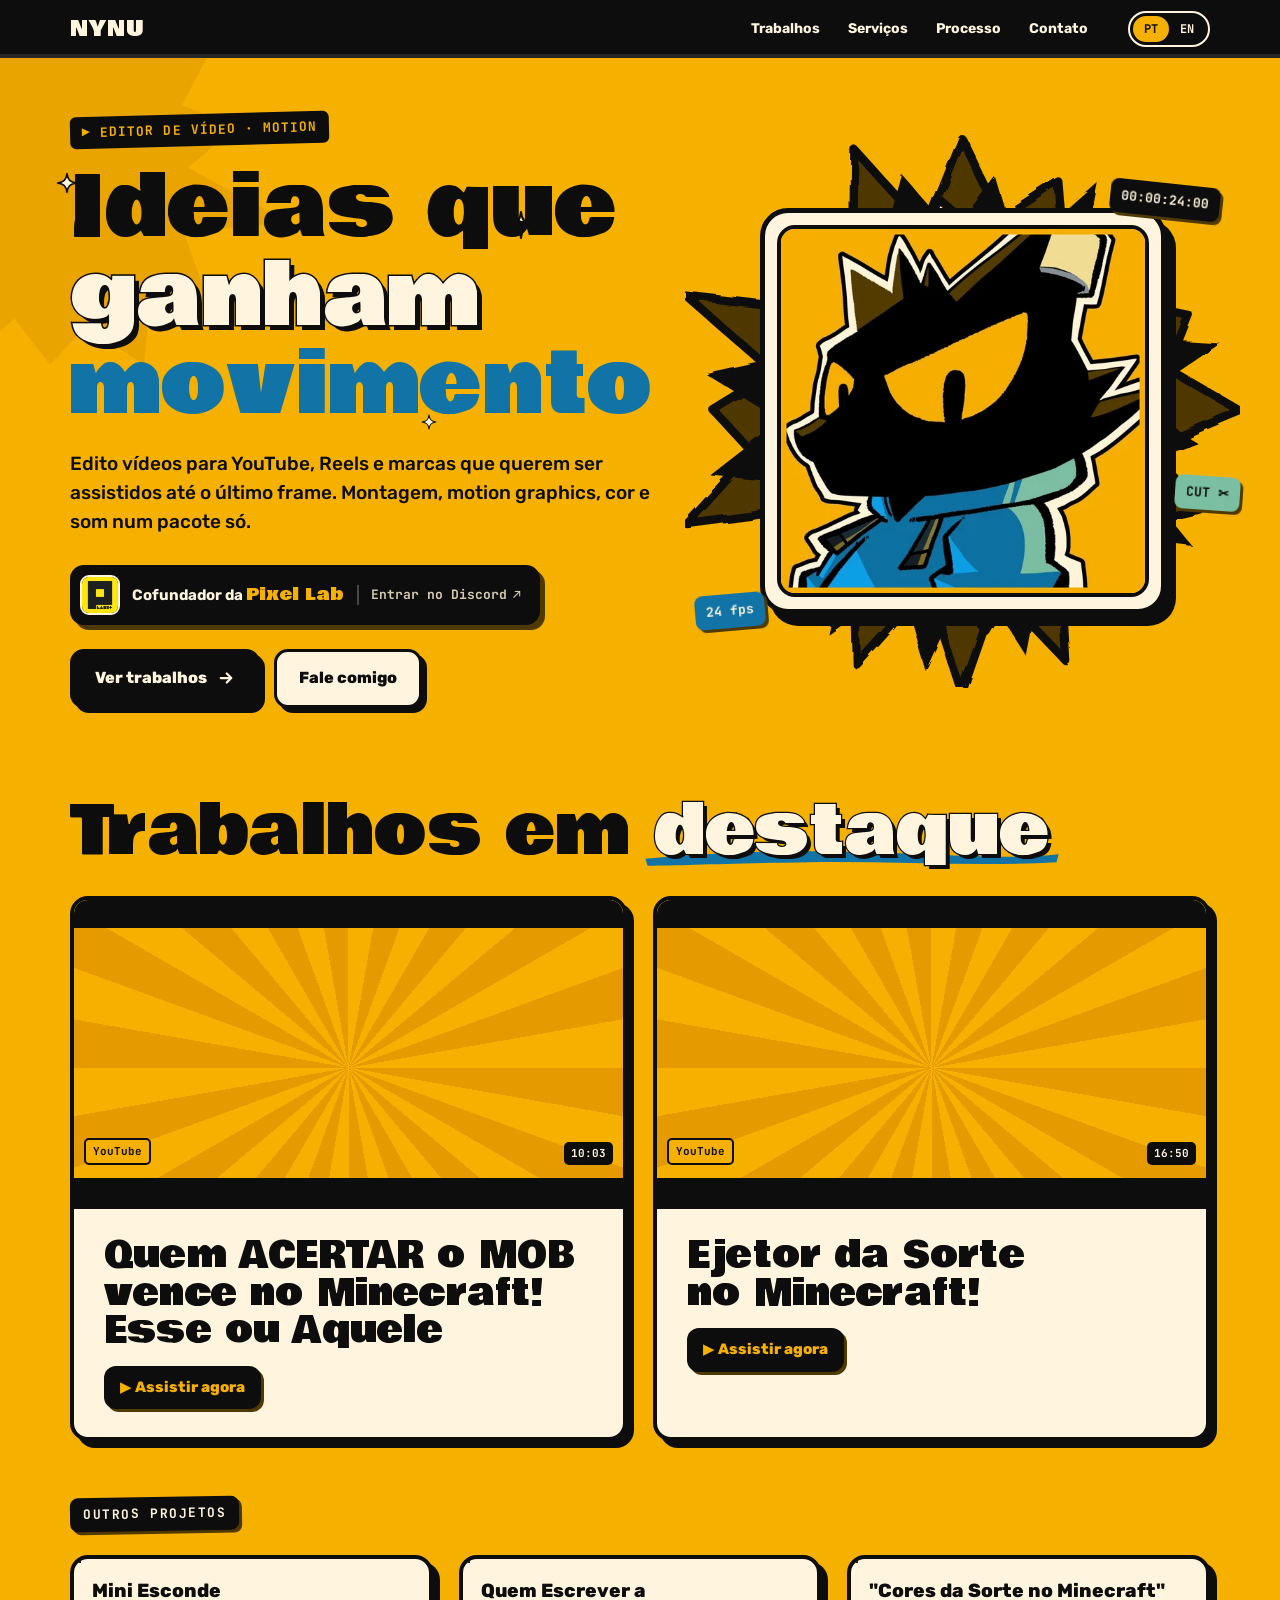
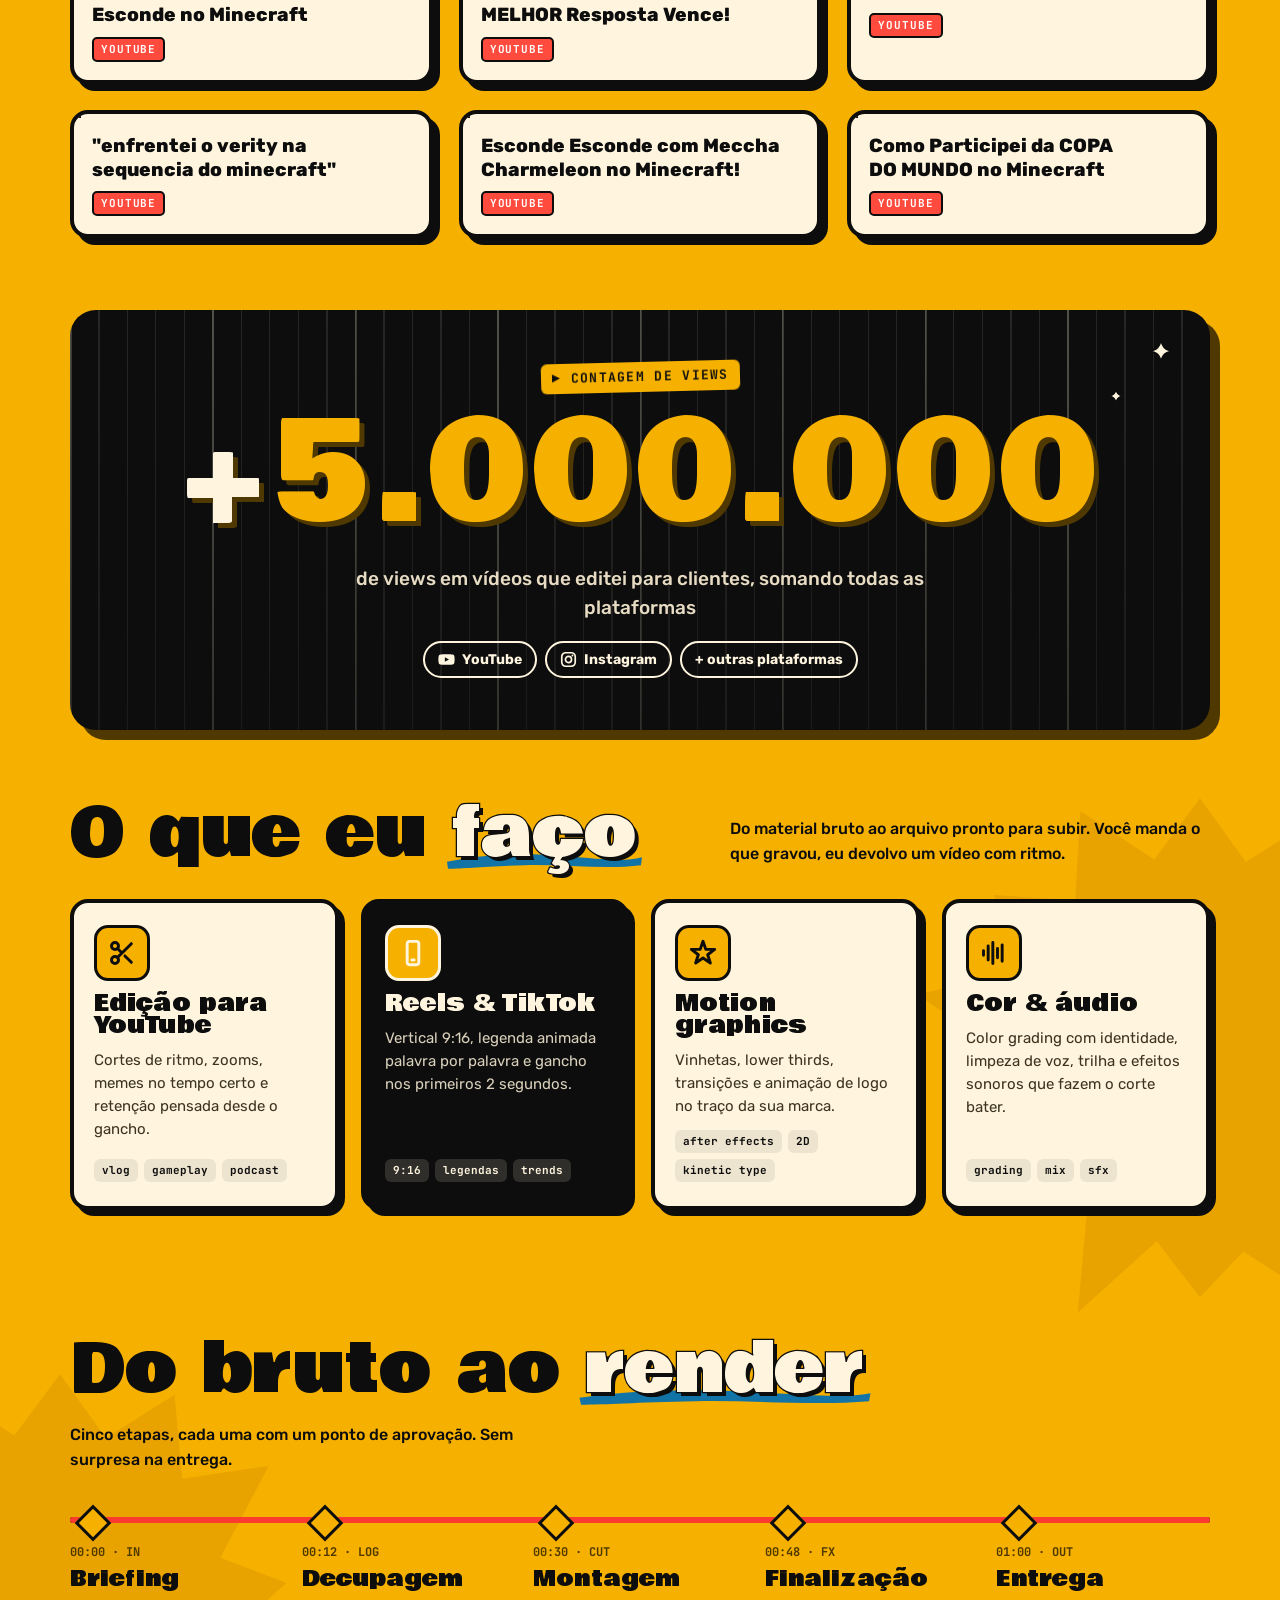
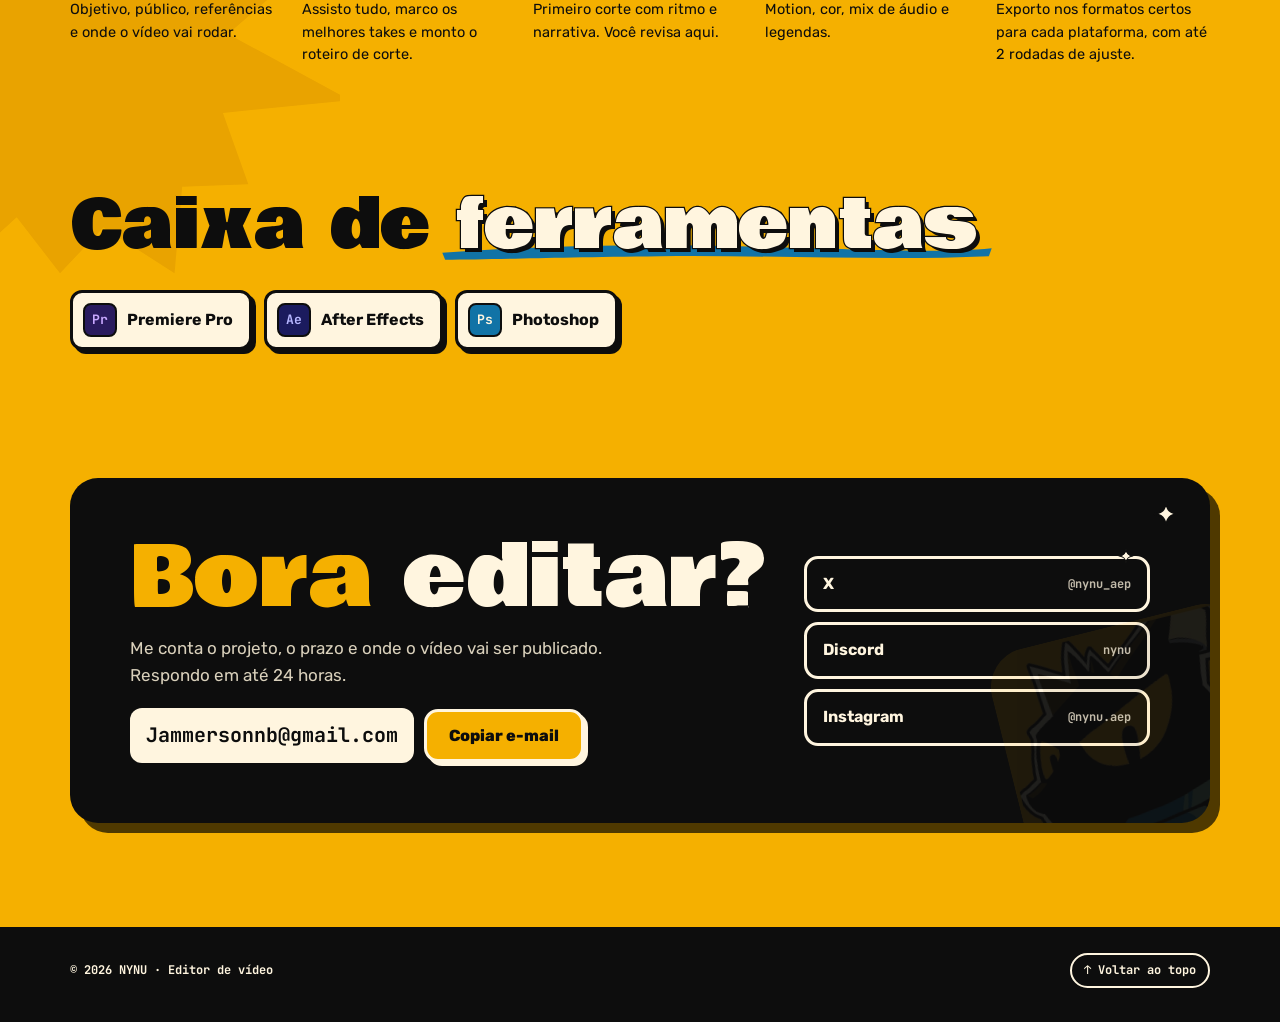
==== commit ca3593a3: "Add files via upload" ====
--- a/index.html
+++ b/index.html
@@ -96,6 +96,7 @@
           <button class="chip" type="button" data-f="reels" aria-pressed="false">Reels</button>
           <button class="chip" type="button" data-f="comercial" aria-pressed="false" data-en="Commercial">Comercial</button>
           <button class="chip" type="button" data-f="motion" aria-pressed="false">Motion</button>
+          <button class="chip" type="button" data-f="shorts" aria-pressed="false">Shorts</button>
         </div>
       </div>
       <div class="grid feat-grid" id="gridFeat" hidden></div>
@@ -271,7 +272,7 @@
 let lang='pt';
 const esc=s=>String(s==null?'':s).replace(/[&<>"']/g,c=>({'&':'&amp;','<':'&lt;','>':'&gt;','"':'&quot;',"'":'&#39;'}[c]));
 const L=(p,f)=>{const v=p[f]||{};return (lang==='en'&&v.en)?v.en:(v.pt||v.en||'')};
-const CATS={youtube:{pt:'YouTube',en:'YouTube'},reels:{pt:'Reels',en:'Reels'},comercial:{pt:'Comercial',en:'Commercial'},motion:{pt:'Motion',en:'Motion'}};
+const CATS={youtube:{pt:'YouTube',en:'YouTube'},reels:{pt:'Reels',en:'Reels'},comercial:{pt:'Comercial',en:'Commercial'},motion:{pt:'Motion',en:'Motion'},shorts:{pt:'Shorts',en:'Shorts'}};
 const catLabel=c=>(CATS[c]||{pt:c,en:c})[lang];
 const facts=p=>[]; // details chips removed
 
--- a/assets/site.css
+++ b/assets/site.css
@@ -428,17 +428,13 @@
 @media (max-width:980px){.grid.is-others[data-count]{grid-template-columns:repeat(2,1fr)}.grid.feat-grid{grid-template-columns:1fr}}
 @media (max-width:560px){.grid.is-others[data-count]{grid-template-columns:1fr}.others-head{margin-top:40px}}
 
-/* "Outros projetos" as framed thumbnails with the title on the page (no card box) */
-.is-others{row-gap:38px}
-.is-others .card.tile{background:none;border:0;box-shadow:none;overflow:visible;border-radius:0}
-.is-others .card.tile:hover,.is-others .card.tile:nth-child(even):hover{transform:none;box-shadow:none}
-.tile .thumb{border:6px solid var(--cream);border-radius:14px;box-shadow:0 0 0 3px var(--ink),6px 7px 0 3px var(--ink);transform:rotate(-1.4deg);transition:transform .45s var(--pop),box-shadow .35s var(--smooth)}
-.is-others .tile:nth-child(3n+2) .thumb{transform:rotate(1.1deg)}
-.is-others .tile:nth-child(3n) .thumb{transform:rotate(-.6deg)}
-.is-others .tile:hover .thumb{transform:rotate(0) translateY(-4px) scale(1.02);box-shadow:0 0 0 3px var(--ink),9px 11px 0 3px var(--ink)}
+/* "Outros projetos": one box with the thumbnail on top and the info below */
+.is-others{row-gap:30px}
+.is-others .card.tile{background:var(--cream);border:4px solid var(--ink);border-radius:18px;box-shadow:7px 7px 0 var(--ink);overflow:hidden}
+.tile .thumb{border-bottom:4px solid var(--ink)}
 .tile .thumb .lb,.tile .thumb .cat{display:none}
-.tile .thumb .dur{bottom:8px;right:8px}
-.is-others .tile .meta{background:none;padding:16px 4px 0;gap:8px}
+.tile .thumb .dur{bottom:10px;right:10px}
+.is-others .tile .meta{flex:1;padding:16px 18px 18px;gap:10px}
 .is-others .tile .meta h3{font-family:var(--font-body);font-weight:800;font-size:clamp(17px,1.5vw,19px);line-height:1.25;letter-spacing:0}
 .tile-tags{display:flex;align-items:center;gap:10px;flex-wrap:wrap}
 .ctag{font-family:var(--font-mono);font-size:11px;font-weight:700;letter-spacing:.08em;text-transform:uppercase;border:2px solid var(--ink);border-radius:5px;padding:2px 7px;color:var(--ink);background:var(--cream)}
@@ -446,6 +442,7 @@
 .ctag-reels{background:var(--mint)}
 .ctag-comercial{background:var(--khaki)}
 .ctag-motion{background:var(--sky);color:#fff}
+.ctag-shorts{background:#FF2D78;color:#fff}
 .client{font-size:14.5px;font-weight:600;color:#3d3420}
 .featured .tile-tags{margin-top:2px}
 
